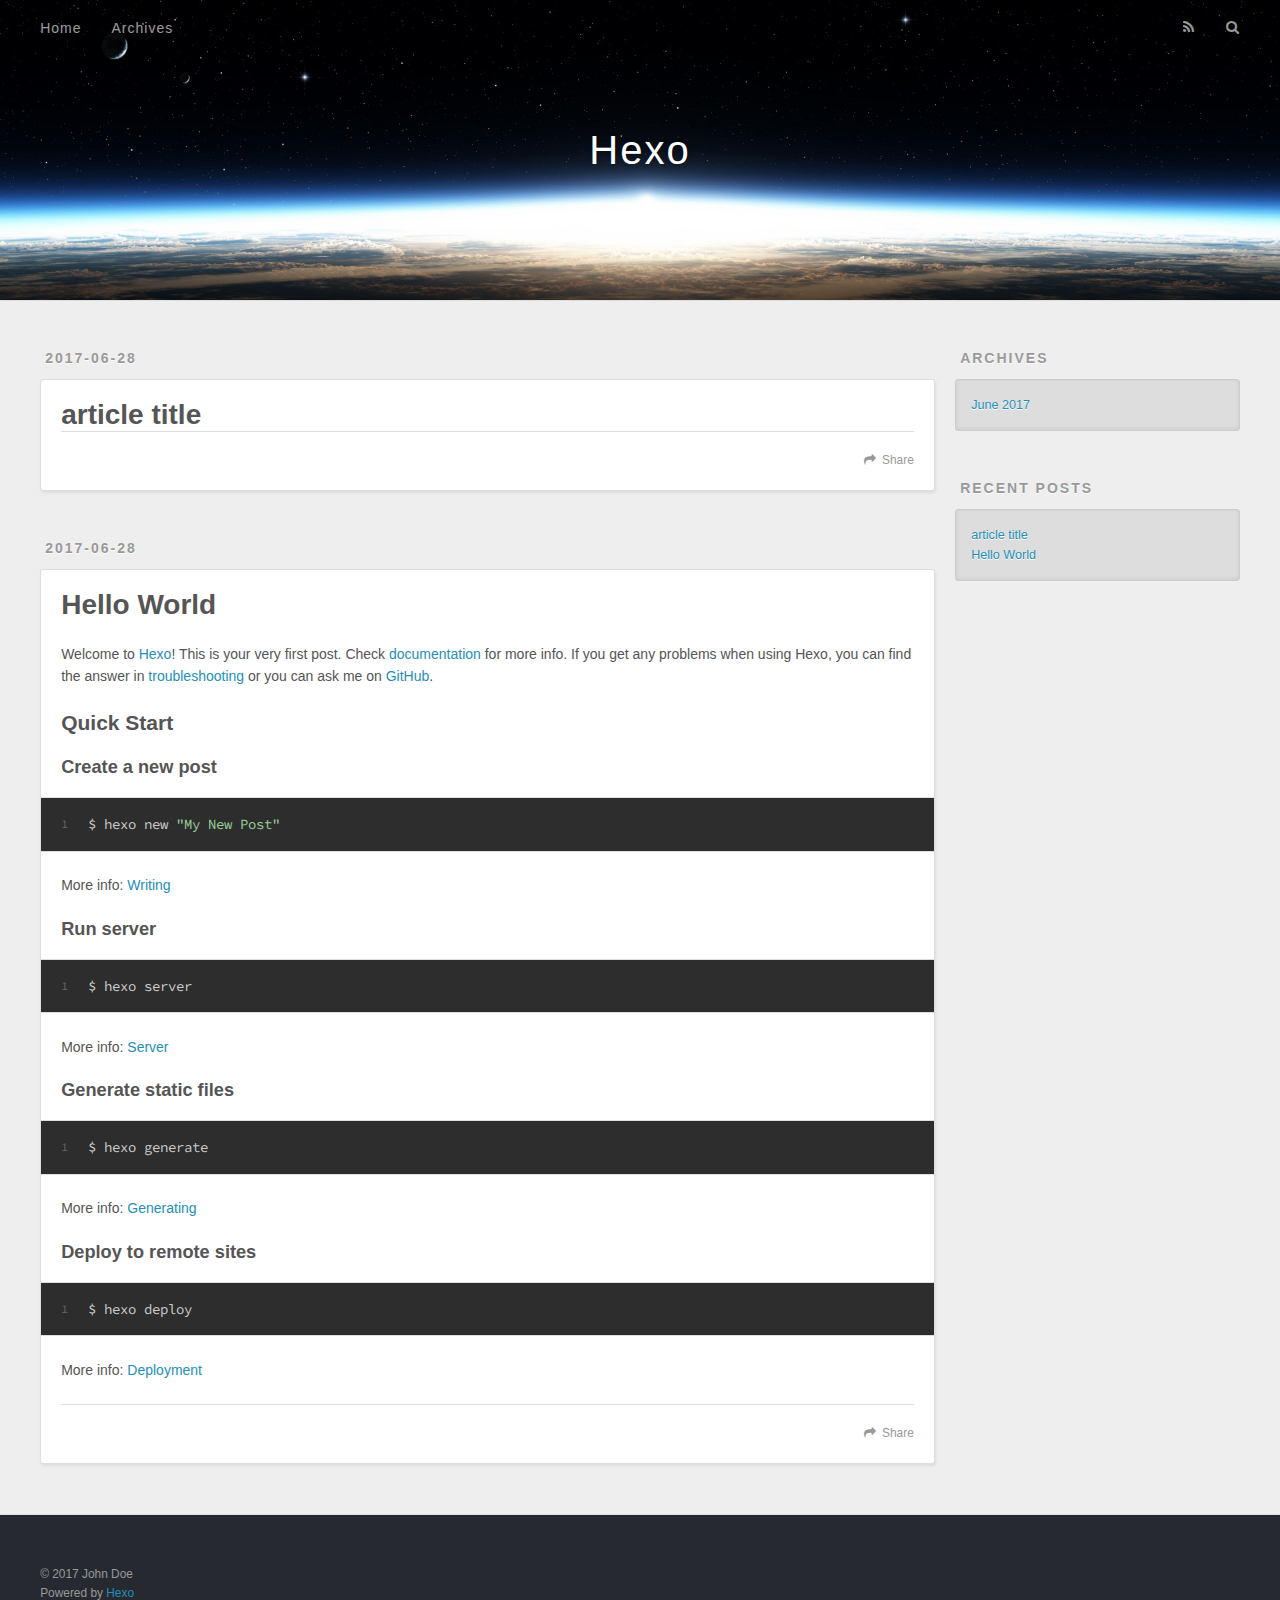
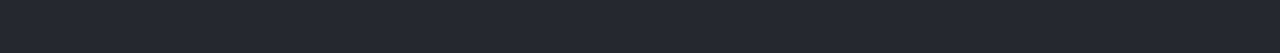
==== index.html @ b4d3c9e3 "Site updated: 2017-06-28 16:33:59" ====
<!DOCTYPE html>
<html>
<head>
  <meta charset="utf-8">
  
  <title>Hexo</title>
  <meta name="viewport" content="width=device-width, initial-scale=1, maximum-scale=1">
  <meta property="og:type" content="website">
<meta property="og:title" content="Hexo">
<meta property="og:url" content="http://yoursite.com/index.html">
<meta property="og:site_name" content="Hexo">
<meta name="twitter:card" content="summary">
<meta name="twitter:title" content="Hexo">
  
    <link rel="alternate" href="/atom.xml" title="Hexo" type="application/atom+xml">
  
  
    <link rel="icon" href="/favicon.png">
  
  
    <link href="//fonts.googleapis.com/css?family=Source+Code+Pro" rel="stylesheet" type="text/css">
  
  <link rel="stylesheet" href="/css/style.css">
  

</head>

<body>
  <div id="container">
    <div id="wrap">
      <header id="header">
  <div id="banner"></div>
  <div id="header-outer" class="outer">
    <div id="header-title" class="inner">
      <h1 id="logo-wrap">
        <a href="/" id="logo">Hexo</a>
      </h1>
      
    </div>
    <div id="header-inner" class="inner">
      <nav id="main-nav">
        <a id="main-nav-toggle" class="nav-icon"></a>
        
          <a class="main-nav-link" href="/">Home</a>
        
          <a class="main-nav-link" href="/archives">Archives</a>
        
      </nav>
      <nav id="sub-nav">
        
          <a id="nav-rss-link" class="nav-icon" href="/atom.xml" title="RSS Feed"></a>
        
        <a id="nav-search-btn" class="nav-icon" title="Search"></a>
      </nav>
      <div id="search-form-wrap">
        <form action="//google.com/search" method="get" accept-charset="UTF-8" class="search-form"><input type="search" name="q" class="search-form-input" placeholder="Search"><button type="submit" class="search-form-submit">&#xF002;</button><input type="hidden" name="sitesearch" value="http://yoursite.com"></form>
      </div>
    </div>
  </div>
</header>
      <div class="outer">
        <section id="main">
  
    <article id="post-article-title" class="article article-type-post" itemscope itemprop="blogPost">
  <div class="article-meta">
    <a href="/2017/06/28/article-title/" class="article-date">
  <time datetime="2017-06-28T07:46:28.000Z" itemprop="datePublished">2017-06-28</time>
</a>
    
  </div>
  <div class="article-inner">
    
    
      <header class="article-header">
        
  
    <h1 itemprop="name">
      <a class="article-title" href="/2017/06/28/article-title/">article title</a>
    </h1>
  

      </header>
    
    <div class="article-entry" itemprop="articleBody">
      
        
      
    </div>
    <footer class="article-footer">
      <a data-url="http://yoursite.com/2017/06/28/article-title/" data-id="cj4gqma0i0000c0vg5yb54t0h" class="article-share-link">Share</a>
      
      
    </footer>
  </div>
  
</article>


  
    <article id="post-hello-world" class="article article-type-post" itemscope itemprop="blogPost">
  <div class="article-meta">
    <a href="/2017/06/28/hello-world/" class="article-date">
  <time datetime="2017-06-28T07:11:38.757Z" itemprop="datePublished">2017-06-28</time>
</a>
    
  </div>
  <div class="article-inner">
    
    
      <header class="article-header">
        
  
    <h1 itemprop="name">
      <a class="article-title" href="/2017/06/28/hello-world/">Hello World</a>
    </h1>
  

      </header>
    
    <div class="article-entry" itemprop="articleBody">
      
        <p>Welcome to <a href="https://hexo.io/" target="_blank" rel="external">Hexo</a>! This is your very first post. Check <a href="https://hexo.io/docs/" target="_blank" rel="external">documentation</a> for more info. If you get any problems when using Hexo, you can find the answer in <a href="https://hexo.io/docs/troubleshooting.html" target="_blank" rel="external">troubleshooting</a> or you can ask me on <a href="https://github.com/hexojs/hexo/issues" target="_blank" rel="external">GitHub</a>.</p>
<h2 id="Quick-Start"><a href="#Quick-Start" class="headerlink" title="Quick Start"></a>Quick Start</h2><h3 id="Create-a-new-post"><a href="#Create-a-new-post" class="headerlink" title="Create a new post"></a>Create a new post</h3><figure class="highlight bash"><table><tr><td class="gutter"><pre><div class="line">1</div></pre></td><td class="code"><pre><div class="line">$ hexo new <span class="string">"My New Post"</span></div></pre></td></tr></table></figure>
<p>More info: <a href="https://hexo.io/docs/writing.html" target="_blank" rel="external">Writing</a></p>
<h3 id="Run-server"><a href="#Run-server" class="headerlink" title="Run server"></a>Run server</h3><figure class="highlight bash"><table><tr><td class="gutter"><pre><div class="line">1</div></pre></td><td class="code"><pre><div class="line">$ hexo server</div></pre></td></tr></table></figure>
<p>More info: <a href="https://hexo.io/docs/server.html" target="_blank" rel="external">Server</a></p>
<h3 id="Generate-static-files"><a href="#Generate-static-files" class="headerlink" title="Generate static files"></a>Generate static files</h3><figure class="highlight bash"><table><tr><td class="gutter"><pre><div class="line">1</div></pre></td><td class="code"><pre><div class="line">$ hexo generate</div></pre></td></tr></table></figure>
<p>More info: <a href="https://hexo.io/docs/generating.html" target="_blank" rel="external">Generating</a></p>
<h3 id="Deploy-to-remote-sites"><a href="#Deploy-to-remote-sites" class="headerlink" title="Deploy to remote sites"></a>Deploy to remote sites</h3><figure class="highlight bash"><table><tr><td class="gutter"><pre><div class="line">1</div></pre></td><td class="code"><pre><div class="line">$ hexo deploy</div></pre></td></tr></table></figure>
<p>More info: <a href="https://hexo.io/docs/deployment.html" target="_blank" rel="external">Deployment</a></p>

      
    </div>
    <footer class="article-footer">
      <a data-url="http://yoursite.com/2017/06/28/hello-world/" data-id="cj4gqma0q0001c0vgfwhienzj" class="article-share-link">Share</a>
      
      
    </footer>
  </div>
  
</article>


  

</section>
        
          <aside id="sidebar">
  
    

  
    

  
    
  
    
  <div class="widget-wrap">
    <h3 class="widget-title">Archives</h3>
    <div class="widget">
      <ul class="archive-list"><li class="archive-list-item"><a class="archive-list-link" href="/archives/2017/06/">June 2017</a></li></ul>
    </div>
  </div>


  
    
  <div class="widget-wrap">
    <h3 class="widget-title">Recent Posts</h3>
    <div class="widget">
      <ul>
        
          <li>
            <a href="/2017/06/28/article-title/">article title</a>
          </li>
        
          <li>
            <a href="/2017/06/28/hello-world/">Hello World</a>
          </li>
        
      </ul>
    </div>
  </div>

  
</aside>
        
      </div>
      <footer id="footer">
  
  <div class="outer">
    <div id="footer-info" class="inner">
      &copy; 2017 John Doe<br>
      Powered by <a href="http://hexo.io/" target="_blank">Hexo</a>
    </div>
  </div>
</footer>
    </div>
    <nav id="mobile-nav">
  
    <a href="/" class="mobile-nav-link">Home</a>
  
    <a href="/archives" class="mobile-nav-link">Archives</a>
  
</nav>
    

<script src="//ajax.googleapis.com/ajax/libs/jquery/2.0.3/jquery.min.js"></script>


  <link rel="stylesheet" href="/fancybox/jquery.fancybox.css">
  <script src="/fancybox/jquery.fancybox.pack.js"></script>


<script src="/js/script.js"></script>

  </div>
</body>
</html>
---- css/style.css ----
body {
  width: 100%;
}
body:before,
body:after {
  content: "";
  display: table;
}
body:after {
  clear: both;
}
html,
body,
div,
span,
applet,
object,
iframe,
h1,
h2,
h3,
h4,
h5,
h6,
p,
blockquote,
pre,
a,
abbr,
acronym,
address,
big,
cite,
code,
del,
dfn,
em,
img,
ins,
kbd,
q,
s,
samp,
small,
strike,
strong,
sub,
sup,
tt,
var,
dl,
dt,
dd,
ol,
ul,
li,
fieldset,
form,
label,
legend,
table,
caption,
tbody,
tfoot,
thead,
tr,
th,
td {
  margin: 0;
  padding: 0;
  border: 0;
  outline: 0;
  font-weight: inherit;
  font-style: inherit;
  font-family: inherit;
  font-size: 100%;
  vertical-align: baseline;
}
body {
  line-height: 1;
  color: #000;
  background: #fff;
}
ol,
ul {
  list-style: none;
}
table {
  border-collapse: separate;
  border-spacing: 0;
  vertical-align: middle;
}
caption,
th,
td {
  text-align: left;
  font-weight: normal;
  vertical-align: middle;
}
a img {
  border: none;
}
input,
button {
  margin: 0;
  padding: 0;
}
input::-moz-focus-inner,
button::-moz-focus-inner {
  border: 0;
  padding: 0;
}
@font-face {
  font-family: FontAwesome;
  font-style: normal;
  font-weight: normal;
  src: url("fonts/fontawesome-webfont.eot?v=#4.0.3");
  src: url("fonts/fontawesome-webfont.eot?#iefix&v=#4.0.3") format("embedded-opentype"), url("fonts/fontawesome-webfont.woff?v=#4.0.3") format("woff"), url("fonts/fontawesome-webfont.ttf?v=#4.0.3") format("truetype"), url("fonts/fontawesome-webfont.svg#fontawesomeregular?v=#4.0.3") format("svg");
}
html,
body,
#container {
  height: 100%;
}
body {
  background: #eee;
  font: 14px "Helvetica Neue", Helvetica, Arial, sans-serif;
  -webkit-text-size-adjust: 100%;
}
.outer {
  max-width: 1220px;
  margin: 0 auto;
  padding: 0 20px;
}
.outer:before,
.outer:after {
  content: "";
  display: table;
}
.outer:after {
  clear: both;
}
.inner {
  display: inline;
  float: left;
  width: 98.33333333333333%;
  margin: 0 0.833333333333333%;
}
.left,
.alignleft {
  float: left;
}
.right,
.alignright {
  float: right;
}
.clear {
  clear: both;
}
#container {
  position: relative;
}
.mobile-nav-on {
  overflow: hidden;
}
#wrap {
  height: 100%;
  width: 100%;
  position: absolute;
  top: 0;
  left: 0;
  -webkit-transition: 0.2s ease-out;
  -moz-transition: 0.2s ease-out;
  -ms-transition: 0.2s ease-out;
  transition: 0.2s ease-out;
  z-index: 1;
  background: #eee;
}
.mobile-nav-on #wrap {
  left: 280px;
}
@media screen and (min-width: 768px) {
  #main {
    display: inline;
    float: left;
    width: 73.33333333333333%;
    margin: 0 0.833333333333333%;
  }
}
.article-date,
.article-category-link,
.archive-year,
.widget-title {
  text-decoration: none;
  text-transform: uppercase;
  letter-spacing: 2px;
  color: #999;
  margin-bottom: 1em;
  margin-left: 5px;
  line-height: 1em;
  text-shadow: 0 1px #fff;
  font-weight: bold;
}
.article-inner,
.archive-article-inner {
  background: #fff;
  -webkit-box-shadow: 1px 2px 3px #ddd;
  box-shadow: 1px 2px 3px #ddd;
  border: 1px solid #ddd;
  border-radius: 3px;
}
.article-entry h1,
.widget h1 {
  font-size: 2em;
}
.article-entry h2,
.widget h2 {
  font-size: 1.5em;
}
.article-entry h3,
.widget h3 {
  font-size: 1.3em;
}
.article-entry h4,
.widget h4 {
  font-size: 1.2em;
}
.article-entry h5,
.widget h5 {
  font-size: 1em;
}
.article-entry h6,
.widget h6 {
  font-size: 1em;
  color: #999;
}
.article-entry hr,
.widget hr {
  border: 1px dashed #ddd;
}
.article-entry strong,
.widget strong {
  font-weight: bold;
}
.article-entry em,
.widget em,
.article-entry cite,
.widget cite {
  font-style: italic;
}
.article-entry sup,
.widget sup,
.article-entry sub,
.widget sub {
  font-size: 0.75em;
  line-height: 0;
  position: relative;
  vertical-align: baseline;
}
.article-entry sup,
.widget sup {
  top: -0.5em;
}
.article-entry sub,
.widget sub {
  bottom: -0.2em;
}
.article-entry small,
.widget small {
  font-size: 0.85em;
}
.article-entry acronym,
.widget acronym,
.article-entry abbr,
.widget abbr {
  border-bottom: 1px dotted;
}
.article-entry ul,
.widget ul,
.article-entry ol,
.widget ol,
.article-entry dl,
.widget dl {
  margin: 0 20px;
  line-height: 1.6em;
}
.article-entry ul ul,
.widget ul ul,
.article-entry ol ul,
.widget ol ul,
.article-entry ul ol,
.widget ul ol,
.article-entry ol ol,
.widget ol ol {
  margin-top: 0;
  margin-bottom: 0;
}
.article-entry ul,
.widget ul {
  list-style: disc;
}
.article-entry ol,
.widget ol {
  list-style: decimal;
}
.article-entry dt,
.widget dt {
  font-weight: bold;
}
#header {
  height: 300px;
  position: relative;
  border-bottom: 1px solid #ddd;
}
#header:before,
#header:after {
  content: "";
  position: absolute;
  left: 0;
  right: 0;
  height: 40px;
}
#header:before {
  top: 0;
  background: -webkit-linear-gradient(rgba(0,0,0,0.2), transparent);
  background: -moz-linear-gradient(rgba(0,0,0,0.2), transparent);
  background: -ms-linear-gradient(rgba(0,0,0,0.2), transparent);
  background: linear-gradient(rgba(0,0,0,0.2), transparent);
}
#header:after {
  bottom: 0;
  background: -webkit-linear-gradient(transparent, rgba(0,0,0,0.2));
  background: -moz-linear-gradient(transparent, rgba(0,0,0,0.2));
  background: -ms-linear-gradient(transparent, rgba(0,0,0,0.2));
  background: linear-gradient(transparent, rgba(0,0,0,0.2));
}
#header-outer {
  height: 100%;
  position: relative;
}
#header-inner {
  position: relative;
  overflow: hidden;
}
#banner {
  position: absolute;
  top: 0;
  left: 0;
  width: 100%;
  height: 100%;
  background: url("images/banner.jpg") center #000;
  -webkit-background-size: cover;
  -moz-background-size: cover;
  background-size: cover;
  z-index: -1;
}
#header-title {
  text-align: center;
  height: 40px;
  position: absolute;
  top: 50%;
  left: 0;
  margin-top: -20px;
}
#logo,
#subtitle {
  text-decoration: none;
  color: #fff;
  font-weight: 300;
  text-shadow: 0 1px 4px rgba(0,0,0,0.3);
}
#logo {
  font-size: 40px;
  line-height: 40px;
  letter-spacing: 2px;
}
#subtitle {
  font-size: 16px;
  line-height: 16px;
  letter-spacing: 1px;
}
#subtitle-wrap {
  margin-top: 16px;
}
#main-nav {
  float: left;
  margin-left: -15px;
}
.nav-icon,
.main-nav-link {
  float: left;
  color: #fff;
  opacity: 0.6;
  text-decoration: none;
  text-shadow: 0 1px rgba(0,0,0,0.2);
  -webkit-transition: opacity 0.2s;
  -moz-transition: opacity 0.2s;
  -ms-transition: opacity 0.2s;
  transition: opacity 0.2s;
  display: block;
  padding: 20px 15px;
}
.nav-icon:hover,
.main-nav-link:hover {
  opacity: 1;
}
.nav-icon {
  font-family: FontAwesome;
  text-align: center;
  font-size: 14px;
  width: 14px;
  height: 14px;
  padding: 20px 15px;
  position: relative;
  cursor: pointer;
}
.main-nav-link {
  font-weight: 300;
  letter-spacing: 1px;
}
@media screen and (max-width: 479px) {
  .main-nav-link {
    display: none;
  }
}
#main-nav-toggle {
  display: none;
}
#main-nav-toggle:before {
  content: "\f0c9";
}
@media screen and (max-width: 479px) {
  #main-nav-toggle {
    display: block;
  }
}
#sub-nav {
  float: right;
  margin-right: -15px;
}
#nav-rss-link:before {
  content: "\f09e";
}
#nav-search-btn:before {
  content: "\f002";
}
#search-form-wrap {
  position: absolute;
  top: 15px;
  width: 150px;
  height: 30px;
  right: -150px;
  opacity: 0;
  -webkit-transition: 0.2s ease-out;
  -moz-transition: 0.2s ease-out;
  -ms-transition: 0.2s ease-out;
  transition: 0.2s ease-out;
}
#search-form-wrap.on {
  opacity: 1;
  right: 0;
}
@media screen and (max-width: 479px) {
  #search-form-wrap {
    width: 100%;
    right: -100%;
  }
}
.search-form {
  position: absolute;
  top: 0;
  left: 0;
  right: 0;
  background: #fff;
  padding: 5px 15px;
  border-radius: 15px;
  -webkit-box-shadow: 0 0 10px rgba(0,0,0,0.3);
  box-shadow: 0 0 10px rgba(0,0,0,0.3);
}
.search-form-input {
  border: none;
  background: none;
  color: #555;
  width: 100%;
  font: 13px "Helvetica Neue", Helvetica, Arial, sans-serif;
  outline: none;
}
.search-form-input::-webkit-search-results-decoration,
.search-form-input::-webkit-search-cancel-button {
  -webkit-appearance: none;
}
.search-form-submit {
  position: absolute;
  top: 50%;
  right: 10px;
  margin-top: -7px;
  font: 13px FontAwesome;
  border: none;
  background: none;
  color: #bbb;
  cursor: pointer;
}
.search-form-submit:hover,
.search-form-submit:focus {
  color: #777;
}
.article {
  margin: 50px 0;
}
.article-inner {
  overflow: hidden;
}
.article-meta:before,
.article-meta:after {
  content: "";
  display: table;
}
.article-meta:after {
  clear: both;
}
.article-date {
  float: left;
}
.article-category {
  float: left;
  line-height: 1em;
  color: #ccc;
  text-shadow: 0 1px #fff;
  margin-left: 8px;
}
.article-category:before {
  content: "\2022";
}
.article-category-link {
  margin: 0 12px 1em;
}
.article-header {
  padding: 20px 20px 0;
}
.article-title {
  text-decoration: none;
  font-size: 2em;
  font-weight: bold;
  color: #555;
  line-height: 1.1em;
  -webkit-transition: color 0.2s;
  -moz-transition: color 0.2s;
  -ms-transition: color 0.2s;
  transition: color 0.2s;
}
a.article-title:hover {
  color: #258fb8;
}
.article-entry {
  color: #555;
  padding: 0 20px;
}
.article-entry:before,
.article-entry:after {
  content: "";
  display: table;
}
.article-entry:after {
  clear: both;
}
.article-entry p,
.article-entry table {
  line-height: 1.6em;
  margin: 1.6em 0;
}
.article-entry h1,
.article-entry h2,
.article-entry h3,
.article-entry h4,
.article-entry h5,
.article-entry h6 {
  font-weight: bold;
}
.article-entry h1,
.article-entry h2,
.article-entry h3,
.article-entry h4,
.article-entry h5,
.article-entry h6 {
  line-height: 1.1em;
  margin: 1.1em 0;
}
.article-entry a {
  color: #258fb8;
  text-decoration: none;
}
.article-entry a:hover {
  text-decoration: underline;
}
.article-entry ul,
.article-entry ol,
.article-entry dl {
  margin-top: 1.6em;
  margin-bottom: 1.6em;
}
.article-entry img,
.article-entry video {
  max-width: 100%;
  height: auto;
  display: block;
  margin: auto;
}
.article-entry iframe {
  border: none;
}
.article-entry table {
  width: 100%;
  border-collapse: collapse;
  border-spacing: 0;
}
.article-entry th {
  font-weight: bold;
  border-bottom: 3px solid #ddd;
  padding-bottom: 0.5em;
}
.article-entry td {
  border-bottom: 1px solid #ddd;
  padding: 10px 0;
}
.article-entry blockquote {
  font-family: Georgia, "Times New Roman", serif;
  font-size: 1.4em;
  margin: 1.6em 20px;
  text-align: center;
}
.article-entry blockquote footer {
  font-size: 14px;
  margin: 1.6em 0;
  font-family: "Helvetica Neue", Helvetica, Arial, sans-serif;
}
.article-entry blockquote footer cite:before {
  content: "—";
  padding: 0 0.5em;
}
.article-entry .pullquote {
  text-align: left;
  width: 45%;
  margin: 0;
}
.article-entry .pullquote.left {
  margin-left: 0.5em;
  margin-right: 1em;
}
.article-entry .pullquote.right {
  margin-right: 0.5em;
  margin-left: 1em;
}
.article-entry .caption {
  color: #999;
  display: block;
  font-size: 0.9em;
  margin-top: 0.5em;
  position: relative;
  text-align: center;
}
.article-entry .video-container {
  position: relative;
  padding-top: 56.25%;
  height: 0;
  overflow: hidden;
}
.article-entry .video-container iframe,
.article-entry .video-container object,
.article-entry .video-container embed {
  position: absolute;
  top: 0;
  left: 0;
  width: 100%;
  height: 100%;
  margin-top: 0;
}
.article-more-link a {
  display: inline-block;
  line-height: 1em;
  padding: 6px 15px;
  border-radius: 15px;
  background: #eee;
  color: #999;
  text-shadow: 0 1px #fff;
  text-decoration: none;
}
.article-more-link a:hover {
  background: #258fb8;
  color: #fff;
  text-decoration: none;
  text-shadow: 0 1px #1e7293;
}
.article-footer {
  font-size: 0.85em;
  line-height: 1.6em;
  border-top: 1px solid #ddd;
  padding-top: 1.6em;
  margin: 0 20px 20px;
}
.article-footer:before,
.article-footer:after {
  content: "";
  display: table;
}
.article-footer:after {
  clear: both;
}
.article-footer a {
  color: #999;
  text-decoration: none;
}
.article-footer a:hover {
  color: #555;
}
.article-tag-list-item {
  float: left;
  margin-right: 10px;
}
.article-tag-list-link:before {
  content: "#";
}
.article-comment-link {
  float: right;
}
.article-comment-link:before {
  content: "\f075";
  font-family: FontAwesome;
  padding-right: 8px;
}
.article-share-link {
  cursor: pointer;
  float: right;
  margin-left: 20px;
}
.article-share-link:before {
  content: "\f064";
  font-family: FontAwesome;
  padding-right: 6px;
}
#article-nav {
  position: relative;
}
#article-nav:before,
#article-nav:after {
  content: "";
  display: table;
}
#article-nav:after {
  clear: both;
}
@media screen and (min-width: 768px) {
  #article-nav {
    margin: 50px 0;
  }
  #article-nav:before {
    width: 8px;
    height: 8px;
    position: absolute;
    top: 50%;
    left: 50%;
    margin-top: -4px;
    margin-left: -4px;
    content: "";
    border-radius: 50%;
    background: #ddd;
    -webkit-box-shadow: 0 1px 2px #fff;
    box-shadow: 0 1px 2px #fff;
  }
}
.article-nav-link-wrap {
  text-decoration: none;
  text-shadow: 0 1px #fff;
  color: #999;
  -webkit-box-sizing: border-box;
  -moz-box-sizing: border-box;
  box-sizing: border-box;
  margin-top: 50px;
  text-align: center;
  display: block;
}
.article-nav-link-wrap:hover {
  color: #555;
}
@media screen and (min-width: 768px) {
  .article-nav-link-wrap {
    width: 50%;
    margin-top: 0;
  }
}
@media screen and (min-width: 768px) {
  #article-nav-newer {
    float: left;
    text-align: right;
    padding-right: 20px;
  }
}
@media screen and (min-width: 768px) {
  #article-nav-older {
    float: right;
    text-align: left;
    padding-left: 20px;
  }
}
.article-nav-caption {
  text-transform: uppercase;
  letter-spacing: 2px;
  color: #ddd;
  line-height: 1em;
  font-weight: bold;
}
#article-nav-newer .article-nav-caption {
  margin-right: -2px;
}
.article-nav-title {
  font-size: 0.85em;
  line-height: 1.6em;
  margin-top: 0.5em;
}
.article-share-box {
  position: absolute;
  display: none;
  background: #fff;
  -webkit-box-shadow: 1px 2px 10px rgba(0,0,0,0.2);
  box-shadow: 1px 2px 10px rgba(0,0,0,0.2);
  border-radius: 3px;
  margin-left: -145px;
  overflow: hidden;
  z-index: 1;
}
.article-share-box.on {
  display: block;
}
.article-share-input {
  width: 100%;
  background: none;
  -webkit-box-sizing: border-box;
  -moz-box-sizing: border-box;
  box-sizing: border-box;
  font: 14px "Helvetica Neue", Helvetica, Arial, sans-serif;
  padding: 0 15px;
  color: #555;
  outline: none;
  border: 1px solid #ddd;
  border-radius: 3px 3px 0 0;
  height: 36px;
  line-height: 36px;
}
.article-share-links {
  background: #eee;
}
.article-share-links:before,
.article-share-links:after {
  content: "";
  display: table;
}
.article-share-links:after {
  clear: both;
}
.article-share-twitter,
.article-share-facebook,
.article-share-pinterest,
.article-share-google {
  width: 50px;
  height: 36px;
  display: block;
  float: left;
  position: relative;
  color: #999;
  text-shadow: 0 1px #fff;
}
.article-share-twitter:before,
.article-share-facebook:before,
.article-share-pinterest:before,
.article-share-google:before {
  font-size: 20px;
  font-family: FontAwesome;
  width: 20px;
  height: 20px;
  position: absolute;
  top: 50%;
  left: 50%;
  margin-top: -10px;
  margin-left: -10px;
  text-align: center;
}
.article-share-twitter:hover,
.article-share-facebook:hover,
.article-share-pinterest:hover,
.article-share-google:hover {
  color: #fff;
}
.article-share-twitter:before {
  content: "\f099";
}
.article-share-twitter:hover {
  background: #00aced;
  text-shadow: 0 1px #008abe;
}
.article-share-facebook:before {
  content: "\f09a";
}
.article-share-facebook:hover {
  background: #3b5998;
  text-shadow: 0 1px #2f477a;
}
.article-share-pinterest:before {
  content: "\f0d2";
}
.article-share-pinterest:hover {
  background: #cb2027;
  text-shadow: 0 1px #a21a1f;
}
.article-share-google:before {
  content: "\f0d5";
}
.article-share-google:hover {
  background: #dd4b39;
  text-shadow: 0 1px #be3221;
}
.article-gallery {
  background: #000;
  position: relative;
}
.article-gallery-photos {
  position: relative;
  overflow: hidden;
}
.article-gallery-img {
  display: none;
  max-width: 100%;
}
.article-gallery-img:first-child {
  display: block;
}
.article-gallery-img.loaded {
  position: absolute;
  display: block;
}
.article-gallery-img img {
  display: block;
  max-width: 100%;
  margin: 0 auto;
}
#comments {
  background: #fff;
  -webkit-box-shadow: 1px 2px 3px #ddd;
  box-shadow: 1px 2px 3px #ddd;
  padding: 20px;
  border: 1px solid #ddd;
  border-radius: 3px;
  margin: 50px 0;
}
#comments a {
  color: #258fb8;
}
.archives-wrap {
  margin: 50px 0;
}
.archives:before,
.archives:after {
  content: "";
  display: table;
}
.archives:after {
  clear: both;
}
.archive-year-wrap {
  margin-bottom: 1em;
}
.archives {
  -webkit-column-gap: 10px;
  -moz-column-gap: 10px;
  column-gap: 10px;
}
@media screen and (min-width: 480px) and (max-width: 767px) {
  .archives {
    -webkit-column-count: 2;
    -moz-column-count: 2;
    column-count: 2;
  }
}
@media screen and (min-width: 768px) {
  .archives {
    -webkit-column-count: 3;
    -moz-column-count: 3;
    column-count: 3;
  }
}
.archive-article {
  -webkit-column-break-inside: avoid;
  page-break-inside: avoid;
  overflow: hidden;
  break-inside: avoid-column;
}
.archive-article-inner {
  padding: 10px;
  margin-bottom: 15px;
}
.archive-article-title {
  text-decoration: none;
  font-weight: bold;
  color: #555;
  -webkit-transition: color 0.2s;
  -moz-transition: color 0.2s;
  -ms-transition: color 0.2s;
  transition: color 0.2s;
  line-height: 1.6em;
}
.archive-article-title:hover {
  color: #258fb8;
}
.archive-article-footer {
  margin-top: 1em;
}
.archive-article-date {
  color: #999;
  text-decoration: none;
  font-size: 0.85em;
  line-height: 1em;
  margin-bottom: 0.5em;
  display: block;
}
#page-nav {
  margin: 50px auto;
  background: #fff;
  -webkit-box-shadow: 1px 2px 3px #ddd;
  box-shadow: 1px 2px 3px #ddd;
  border: 1px solid #ddd;
  border-radius: 3px;
  text-align: center;
  color: #999;
  overflow: hidden;
}
#page-nav:before,
#page-nav:after {
  content: "";
  display: table;
}
#page-nav:after {
  clear: both;
}
#page-nav a,
#page-nav span {
  padding: 10px 20px;
  line-height: 1;
  height: 2ex;
}
#page-nav a {
  color: #999;
  text-decoration: none;
}
#page-nav a:hover {
  background: #999;
  color: #fff;
}
#page-nav .prev {
  float: left;
}
#page-nav .next {
  float: right;
}
#page-nav .page-number {
  display: inline-block;
}
@media screen and (max-width: 479px) {
  #page-nav .page-number {
    display: none;
  }
}
#page-nav .current {
  color: #555;
  font-weight: bold;
}
#page-nav .space {
  color: #ddd;
}
#footer {
  background: #262a30;
  padding: 50px 0;
  border-top: 1px solid #ddd;
  color: #999;
}
#footer a {
  color: #258fb8;
  text-decoration: none;
}
#footer a:hover {
  text-decoration: underline;
}
#footer-info {
  line-height: 1.6em;
  font-size: 0.85em;
}
.article-entry pre,
.article-entry .highlight {
  background: #2d2d2d;
  margin: 0 -20px;
  padding: 15px 20px;
  border-style: solid;
  border-color: #ddd;
  border-width: 1px 0;
  overflow: auto;
  color: #ccc;
  line-height: 22.400000000000002px;
}
.article-entry .highlight .gutter pre,
.article-entry .gist .gist-file .gist-data .line-numbers {
  color: #666;
  font-size: 0.85em;
}
.article-entry pre,
.article-entry code {
  font-family: "Source Code Pro", Consolas, Monaco, Menlo, Consolas, monospace;
}
.article-entry code {
  background: #eee;
  text-shadow: 0 1px #fff;
  padding: 0 0.3em;
}
.article-entry pre code {
  background: none;
  text-shadow: none;
  padding: 0;
}
.article-entry .highlight pre {
  border: none;
  margin: 0;
  padding: 0;
}
.article-entry .highlight table {
  margin: 0;
  width: auto;
}
.article-entry .highlight td {
  border: none;
  padding: 0;
}
.article-entry .highlight figcaption {
  font-size: 0.85em;
  color: #999;
  line-height: 1em;
  margin-bottom: 1em;
}
.article-entry .highlight figcaption:before,
.article-entry .highlight figcaption:after {
  content: "";
  display: table;
}
.article-entry .highlight figcaption:after {
  clear: both;
}
.article-entry .highlight figcaption a {
  float: right;
}
.article-entry .highlight .gutter pre {
  text-align: right;
  padding-right: 20px;
}
.article-entry .highlight .line {
  height: 22.400000000000002px;
}
.article-entry .highlight .line.marked {
  background: #515151;
}
.article-entry .gist {
  margin: 0 -20px;
  border-style: solid;
  border-color: #ddd;
  border-width: 1px 0;
  background: #2d2d2d;
  padding: 15px 20px 15px 0;
}
.article-entry .gist .gist-file {
  border: none;
  font-family: "Source Code Pro", Consolas, Monaco, Menlo, Consolas, monospace;
  margin: 0;
}
.article-entry .gist .gist-file .gist-data {
  background: none;
  border: none;
}
.article-entry .gist .gist-file .gist-data .line-numbers {
  background: none;
  border: none;
  padding: 0 20px 0 0;
}
.article-entry .gist .gist-file .gist-data .line-data {
  padding: 0 !important;
}
.article-entry .gist .gist-file .highlight {
  margin: 0;
  padding: 0;
  border: none;
}
.article-entry .gist .gist-file .gist-meta {
  background: #2d2d2d;
  color: #999;
  font: 0.85em "Helvetica Neue", Helvetica, Arial, sans-serif;
  text-shadow: 0 0;
  padding: 0;
  margin-top: 1em;
  margin-left: 20px;
}
.article-entry .gist .gist-file .gist-meta a {
  color: #258fb8;
  font-weight: normal;
}
.article-entry .gist .gist-file .gist-meta a:hover {
  text-decoration: underline;
}
pre .comment,
pre .title {
  color: #999;
}
pre .variable,
pre .attribute,
pre .tag,
pre .regexp,
pre .ruby .constant,
pre .xml .tag .title,
pre .xml .pi,
pre .xml .doctype,
pre .html .doctype,
pre .css .id,
pre .css .class,
pre .css .pseudo {
  color: #f2777a;
}
pre .number,
pre .preprocessor,
pre .built_in,
pre .literal,
pre .params,
pre .constant {
  color: #f99157;
}
pre .class,
pre .ruby .class .title,
pre .css .rules .attribute {
  color: #9c9;
}
pre .string,
pre .value,
pre .inheritance,
pre .header,
pre .ruby .symbol,
pre .xml .cdata {
  color: #9c9;
}
pre .css .hexcolor {
  color: #6cc;
}
pre .function,
pre .python .decorator,
pre .python .title,
pre .ruby .function .title,
pre .ruby .title .keyword,
pre .perl .sub,
pre .javascript .title,
pre .coffeescript .title {
  color: #69c;
}
pre .keyword,
pre .javascript .function {
  color: #c9c;
}
@media screen and (max-width: 479px) {
  #mobile-nav {
    position: absolute;
    top: 0;
    left: 0;
    width: 280px;
    height: 100%;
    background: #191919;
    border-right: 1px solid #fff;
  }
}
@media screen and (max-width: 479px) {
  .mobile-nav-link {
    display: block;
    color: #999;
    text-decoration: none;
    padding: 15px 20px;
    font-weight: bold;
  }
  .mobile-nav-link:hover {
    color: #fff;
  }
}
@media screen and (min-width: 768px) {
  #sidebar {
    display: inline;
    float: left;
    width: 23.333333333333332%;
    margin: 0 0.833333333333333%;
  }
}
.widget-wrap {
  margin: 50px 0;
}
.widget {
  color: #777;
  text-shadow: 0 1px #fff;
  background: #ddd;
  -webkit-box-shadow: 0 -1px 4px #ccc inset;
  box-shadow: 0 -1px 4px #ccc inset;
  border: 1px solid #ccc;
  padding: 15px;
  border-radius: 3px;
}
.widget a {
  color: #258fb8;
  text-decoration: none;
}
.widget a:hover {
  text-decoration: underline;
}
.widget ul ul,
.widget ol ul,
.widget dl ul,
.widget ul ol,
.widget ol ol,
.widget dl ol,
.widget ul dl,
.widget ol dl,
.widget dl dl {
  margin-left: 15px;
  list-style: disc;
}
.widget {
  line-height: 1.6em;
  word-wrap: break-word;
  font-size: 0.9em;
}
.widget ul,
.widget ol {
  list-style: none;
  margin: 0;
}
.widget ul ul,
.widget ol ul,
.widget ul ol,
.widget ol ol {
  margin: 0 20px;
}
.widget ul ul,
.widget ol ul {
  list-style: disc;
}
.widget ul ol,
.widget ol ol {
  list-style: decimal;
}
.category-list-count,
.tag-list-count,
.archive-list-count {
  padding-left: 5px;
  color: #999;
  font-size: 0.85em;
}
.category-list-count:before,
.tag-list-count:before,
.archive-list-count:before {
  content: "(";
}
.category-list-count:after,
.tag-list-count:after,
.archive-list-count:after {
  content: ")";
}
.tagcloud a {
  margin-right: 5px;
  display: inline-block;
}
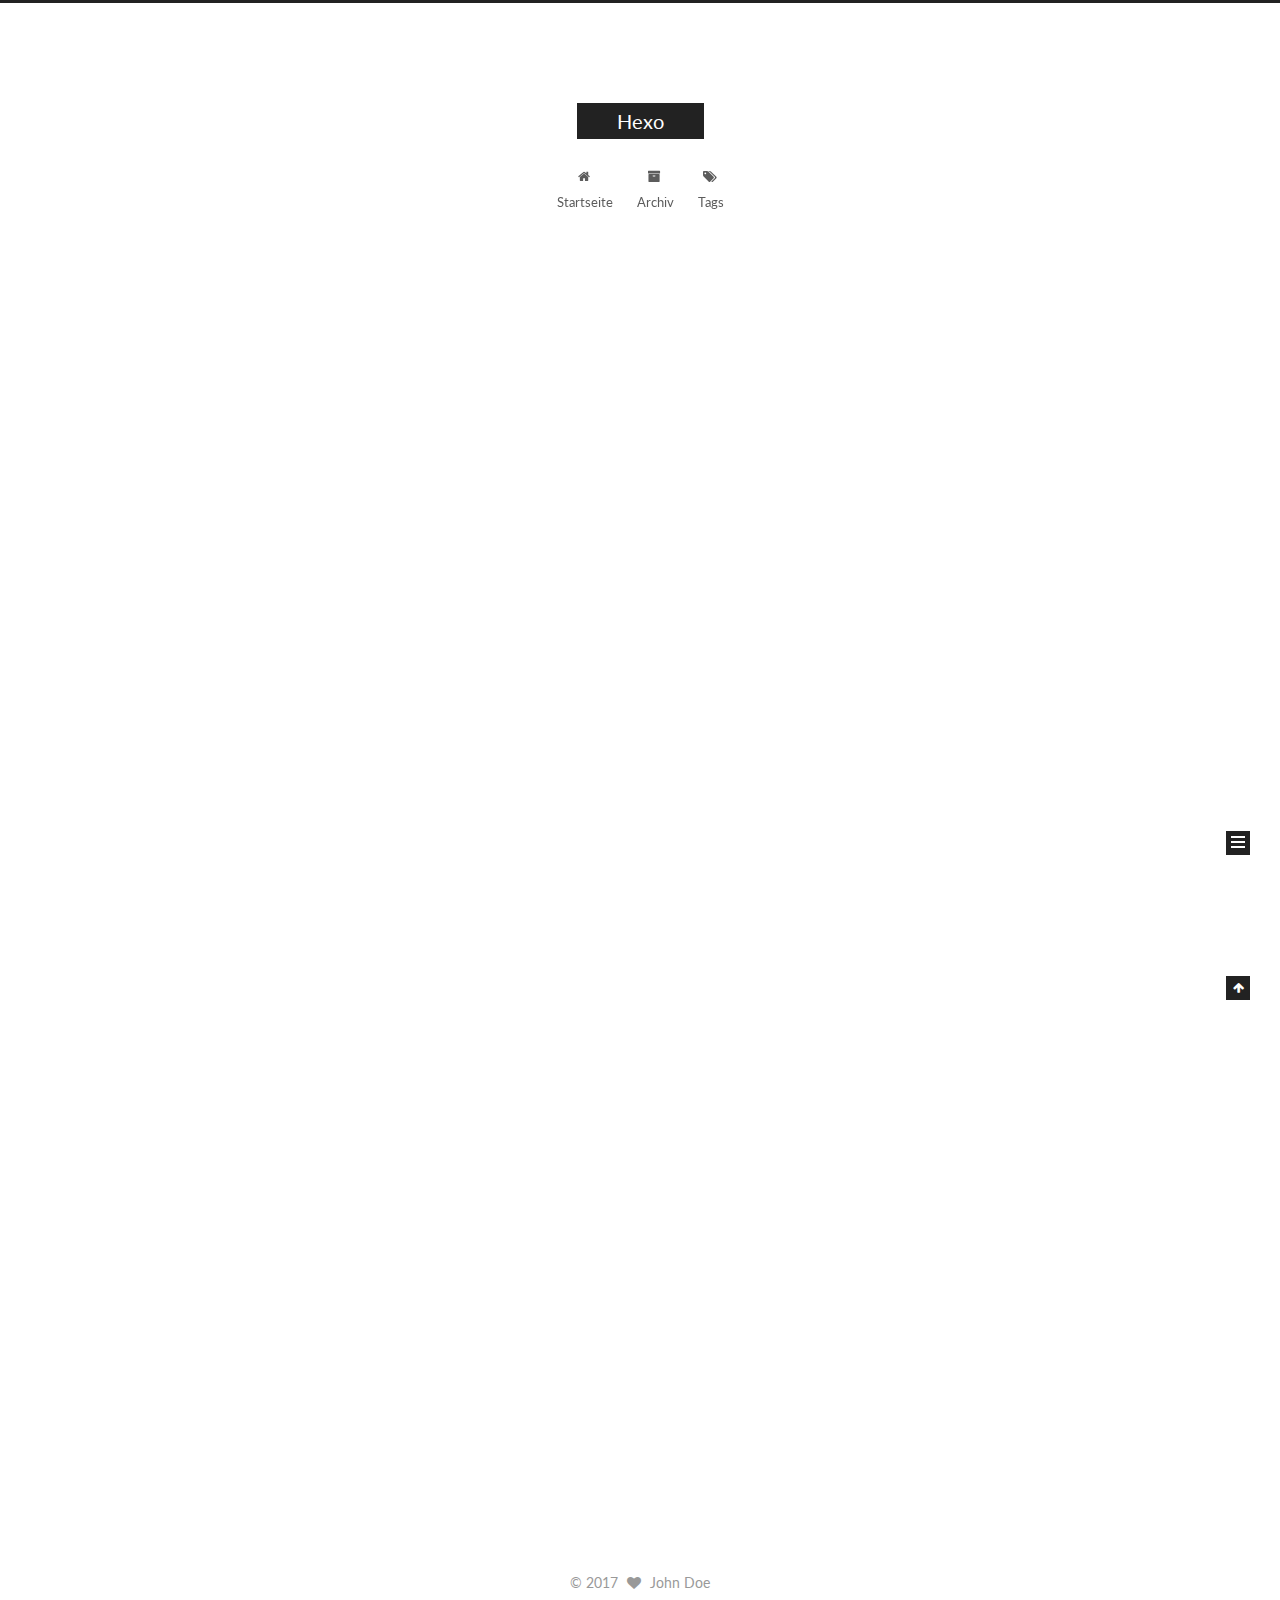
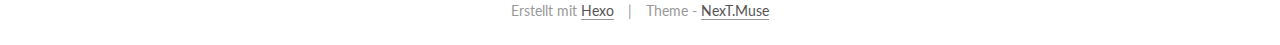
==== commit 167a9650: "Site updated: 2017-06-28 16:52:13" ====
--- a/index.html
+++ b/index.html
@@ -1,125 +1,438 @@
-<!DOCTYPE html>
-<html>
+<!doctype html>
+
+
+
+  
+
+
+<html class="theme-next muse use-motion" lang="">
 <head>
-  <meta charset="utf-8">
-  
-  <title>Hexo</title>
-  <meta name="viewport" content="width=device-width, initial-scale=1, maximum-scale=1">
-  <meta property="og:type" content="website">
+  <meta charset="UTF-8"/>
+<meta http-equiv="X-UA-Compatible" content="IE=edge" />
+<meta name="viewport" content="width=device-width, initial-scale=1, maximum-scale=1"/>
+
+
+
+
+
+
+
+
+
+<meta http-equiv="Cache-Control" content="no-transform" />
+<meta http-equiv="Cache-Control" content="no-siteapp" />
+
+
+
+
+
+
+
+
+
+
+
+
+
+
+
+  
+  
+  <link href="/lib/fancybox/source/jquery.fancybox.css?v=2.1.5" rel="stylesheet" type="text/css" />
+
+
+
+
+  
+  
+  
+  
+
+  
+    
+    
+  
+
+  
+
+  
+
+  
+
+  
+
+  
+    
+    
+    <link href="//fonts.googleapis.com/css?family=Lato:300,300italic,400,400italic,700,700italic&subset=latin,latin-ext" rel="stylesheet" type="text/css">
+  
+
+
+
+
+
+
+<link href="/lib/font-awesome/css/font-awesome.min.css?v=4.6.2" rel="stylesheet" type="text/css" />
+
+<link href="/css/main.css?v=5.1.1" rel="stylesheet" type="text/css" />
+
+
+  <meta name="keywords" content="Hexo, NexT" />
+
+
+
+
+
+
+
+
+  <link rel="shortcut icon" type="image/x-icon" href="/favicon.ico?v=5.1.1" />
+
+
+
+
+
+
+<meta property="og:type" content="website">
 <meta property="og:title" content="Hexo">
 <meta property="og:url" content="http://yoursite.com/index.html">
 <meta property="og:site_name" content="Hexo">
 <meta name="twitter:card" content="summary">
 <meta name="twitter:title" content="Hexo">
-  
-    <link rel="alternate" href="/atom.xml" title="Hexo" type="application/atom+xml">
-  
-  
-    <link rel="icon" href="/favicon.png">
-  
-  
-    <link href="//fonts.googleapis.com/css?family=Source+Code+Pro" rel="stylesheet" type="text/css">
-  
-  <link rel="stylesheet" href="/css/style.css">
-  
+
+
+
+<script type="text/javascript" id="hexo.configurations">
+  var NexT = window.NexT || {};
+  var CONFIG = {
+    root: '/',
+    scheme: 'Muse',
+    sidebar: {"position":"left","display":"post","offset":12,"offset_float":0,"b2t":false,"scrollpercent":false},
+    fancybox: true,
+    motion: true,
+    duoshuo: {
+      userId: '0',
+      author: 'Author'
+    },
+    algolia: {
+      applicationID: '',
+      apiKey: '',
+      indexName: '',
+      hits: {"per_page":10},
+      labels: {"input_placeholder":"Search for Posts","hits_empty":"We didn't find any results for the search: ${query}","hits_stats":"${hits} results found in ${time} ms"}
+    }
+  };
+</script>
+
+
+
+  <link rel="canonical" href="http://yoursite.com/"/>
+
+
+
+
+
+  <title>Hexo</title>
+  
+
+
+
+
+
+
+
+
+
+
+
+
+
 
 </head>
 
-<body>
-  <div id="container">
-    <div id="wrap">
-      <header id="header">
-  <div id="banner"></div>
-  <div id="header-outer" class="outer">
-    <div id="header-title" class="inner">
-      <h1 id="logo-wrap">
-        <a href="/" id="logo">Hexo</a>
-      </h1>
-      
-    </div>
-    <div id="header-inner" class="inner">
-      <nav id="main-nav">
-        <a id="main-nav-toggle" class="nav-icon"></a>
-        
-          <a class="main-nav-link" href="/">Home</a>
-        
-          <a class="main-nav-link" href="/archives">Archives</a>
-        
-      </nav>
-      <nav id="sub-nav">
-        
-          <a id="nav-rss-link" class="nav-icon" href="/atom.xml" title="RSS Feed"></a>
-        
-        <a id="nav-search-btn" class="nav-icon" title="Search"></a>
-      </nav>
-      <div id="search-form-wrap">
-        <form action="//google.com/search" method="get" accept-charset="UTF-8" class="search-form"><input type="search" name="q" class="search-form-input" placeholder="Search"><button type="submit" class="search-form-submit">&#xF002;</button><input type="hidden" name="sitesearch" value="http://yoursite.com"></form>
-      </div>
-    </div>
+<body itemscope itemtype="http://schema.org/WebPage" lang="">
+
+  
+  
+    
+  
+
+  <div class="container sidebar-position-left 
+   page-home 
+ ">
+    <div class="headband"></div>
+
+    <header id="header" class="header" itemscope itemtype="http://schema.org/WPHeader">
+      <div class="header-inner"><div class="site-brand-wrapper">
+  <div class="site-meta ">
+    
+
+    <div class="custom-logo-site-title">
+      <a href="/"  class="brand" rel="start">
+        <span class="logo-line-before"><i></i></span>
+        <span class="site-title">Hexo</span>
+        <span class="logo-line-after"><i></i></span>
+      </a>
+    </div>
+      
+        <p class="site-subtitle"></p>
+      
   </div>
-</header>
-      <div class="outer">
-        <section id="main">
-  
-    <article id="post-article-title" class="article article-type-post" itemscope itemprop="blogPost">
-  <div class="article-meta">
-    <a href="/2017/06/28/article-title/" class="article-date">
-  <time datetime="2017-06-28T07:46:28.000Z" itemprop="datePublished">2017-06-28</time>
-</a>
-    
+
+  <div class="site-nav-toggle">
+    <button>
+      <span class="btn-bar"></span>
+      <span class="btn-bar"></span>
+      <span class="btn-bar"></span>
+    </button>
   </div>
-  <div class="article-inner">
-    
-    
-      <header class="article-header">
-        
-  
-    <h1 itemprop="name">
-      <a class="article-title" href="/2017/06/28/article-title/">article title</a>
-    </h1>
-  
-
+</div>
+
+<nav class="site-nav">
+  
+
+  
+    <ul id="menu" class="menu">
+      
+        
+        <li class="menu-item menu-item-home">
+          <a href="/" rel="section">
+            
+              <i class="menu-item-icon fa fa-fw fa-home"></i> <br />
+            
+            Startseite
+          </a>
+        </li>
+      
+        
+        <li class="menu-item menu-item-archives">
+          <a href="/archives/" rel="section">
+            
+              <i class="menu-item-icon fa fa-fw fa-archive"></i> <br />
+            
+            Archiv
+          </a>
+        </li>
+      
+        
+        <li class="menu-item menu-item-tags">
+          <a href="/tags/" rel="section">
+            
+              <i class="menu-item-icon fa fa-fw fa-tags"></i> <br />
+            
+            Tags
+          </a>
+        </li>
+      
+
+      
+    </ul>
+  
+
+  
+</nav>
+
+
+
+ </div>
+    </header>
+
+    <main id="main" class="main">
+      <div class="main-inner">
+        <div class="content-wrap">
+          <div id="content" class="content">
+            
+  <section id="posts" class="posts-expand">
+    
+      
+
+  
+
+  
+  
+  
+
+  <article class="post post-type-normal " itemscope itemtype="http://schema.org/Article">
+    <link itemprop="mainEntityOfPage" href="http://yoursite.com/2017/06/28/article-title/">
+
+    <span hidden itemprop="author" itemscope itemtype="http://schema.org/Person">
+      <meta itemprop="name" content="John Doe">
+      <meta itemprop="description" content="">
+      <meta itemprop="image" content="/images/avatar.gif">
+    </span>
+
+    <span hidden itemprop="publisher" itemscope itemtype="http://schema.org/Organization">
+      <meta itemprop="name" content="Hexo">
+    </span>
+
+    
+      <header class="post-header">
+
+        
+        
+          <h1 class="post-title" itemprop="name headline">
+                
+                <a class="post-title-link" href="/2017/06/28/article-title/" itemprop="url">article title</a></h1>
+        
+
+        <div class="post-meta">
+          <span class="post-time">
+            
+              <span class="post-meta-item-icon">
+                <i class="fa fa-calendar-o"></i>
+              </span>
+              
+                <span class="post-meta-item-text">Veröffentlicht am</span>
+              
+              <time title="Post created" itemprop="dateCreated datePublished" datetime="2017-06-28T15:46:28+08:00">
+                2017-06-28
+              </time>
+            
+
+            
+
+            
+          </span>
+
+          
+
+          
+            
+          
+
+          
+          
+
+          
+
+          
+
+          
+
+        </div>
       </header>
     
-    <div class="article-entry" itemprop="articleBody">
-      
-        
-      
-    </div>
-    <footer class="article-footer">
-      <a data-url="http://yoursite.com/2017/06/28/article-title/" data-id="cj4gqma0i0000c0vg5yb54t0h" class="article-share-link">Share</a>
-      
+
+    <div class="post-body" itemprop="articleBody">
+
+      
+      
+
+      
+        
+          
+            
+          
+        
+      
+    </div>
+
+    <div>
+      
+    </div>
+
+    <div>
+      
+    </div>
+
+    <div>
+      
+    </div>
+
+    <footer class="post-footer">
+      
+
+      
+
+      
+
+      
+      
+        <div class="post-eof"></div>
       
     </footer>
-  </div>
-  
-</article>
-
-
-  
-    <article id="post-hello-world" class="article article-type-post" itemscope itemprop="blogPost">
-  <div class="article-meta">
-    <a href="/2017/06/28/hello-world/" class="article-date">
-  <time datetime="2017-06-28T07:11:38.757Z" itemprop="datePublished">2017-06-28</time>
-</a>
-    
-  </div>
-  <div class="article-inner">
-    
-    
-      <header class="article-header">
-        
-  
-    <h1 itemprop="name">
-      <a class="article-title" href="/2017/06/28/hello-world/">Hello World</a>
-    </h1>
-  
-
+  </article>
+
+
+    
+      
+
+  
+
+  
+  
+  
+
+  <article class="post post-type-normal " itemscope itemtype="http://schema.org/Article">
+    <link itemprop="mainEntityOfPage" href="http://yoursite.com/2017/06/28/hello-world/">
+
+    <span hidden itemprop="author" itemscope itemtype="http://schema.org/Person">
+      <meta itemprop="name" content="John Doe">
+      <meta itemprop="description" content="">
+      <meta itemprop="image" content="/images/avatar.gif">
+    </span>
+
+    <span hidden itemprop="publisher" itemscope itemtype="http://schema.org/Organization">
+      <meta itemprop="name" content="Hexo">
+    </span>
+
+    
+      <header class="post-header">
+
+        
+        
+          <h1 class="post-title" itemprop="name headline">
+                
+                <a class="post-title-link" href="/2017/06/28/hello-world/" itemprop="url">Hello World</a></h1>
+        
+
+        <div class="post-meta">
+          <span class="post-time">
+            
+              <span class="post-meta-item-icon">
+                <i class="fa fa-calendar-o"></i>
+              </span>
+              
+                <span class="post-meta-item-text">Veröffentlicht am</span>
+              
+              <time title="Post created" itemprop="dateCreated datePublished" datetime="2017-06-28T15:11:38+08:00">
+                2017-06-28
+              </time>
+            
+
+            
+
+            
+          </span>
+
+          
+
+          
+            
+          
+
+          
+          
+
+          
+
+          
+
+          
+
+        </div>
       </header>
     
-    <div class="article-entry" itemprop="articleBody">
-      
-        <p>Welcome to <a href="https://hexo.io/" target="_blank" rel="external">Hexo</a>! This is your very first post. Check <a href="https://hexo.io/docs/" target="_blank" rel="external">documentation</a> for more info. If you get any problems when using Hexo, you can find the answer in <a href="https://hexo.io/docs/troubleshooting.html" target="_blank" rel="external">troubleshooting</a> or you can ask me on <a href="https://github.com/hexojs/hexo/issues" target="_blank" rel="external">GitHub</a>.</p>
+
+    <div class="post-body" itemprop="articleBody">
+
+      
+      
+
+      
+        
+          
+            <p>Welcome to <a href="https://hexo.io/" target="_blank" rel="external">Hexo</a>! This is your very first post. Check <a href="https://hexo.io/docs/" target="_blank" rel="external">documentation</a> for more info. If you get any problems when using Hexo, you can find the answer in <a href="https://hexo.io/docs/troubleshooting.html" target="_blank" rel="external">troubleshooting</a> or you can ask me on <a href="https://github.com/hexojs/hexo/issues" target="_blank" rel="external">GitHub</a>.</p>
 <h2 id="Quick-Start"><a href="#Quick-Start" class="headerlink" title="Quick Start"></a>Quick Start</h2><h3 id="Create-a-new-post"><a href="#Create-a-new-post" class="headerlink" title="Create a new post"></a>Create a new post</h3><figure class="highlight bash"><table><tr><td class="gutter"><pre><div class="line">1</div></pre></td><td class="code"><pre><div class="line">$ hexo new <span class="string">"My New Post"</span></div></pre></td></tr></table></figure>
 <p>More info: <a href="https://hexo.io/docs/writing.html" target="_blank" rel="external">Writing</a></p>
 <h3 id="Run-server"><a href="#Run-server" class="headerlink" title="Run server"></a>Run server</h3><figure class="highlight bash"><table><tr><td class="gutter"><pre><div class="line">1</div></pre></td><td class="code"><pre><div class="line">$ hexo server</div></pre></td></tr></table></figure>
@@ -129,92 +442,288 @@
 <h3 id="Deploy-to-remote-sites"><a href="#Deploy-to-remote-sites" class="headerlink" title="Deploy to remote sites"></a>Deploy to remote sites</h3><figure class="highlight bash"><table><tr><td class="gutter"><pre><div class="line">1</div></pre></td><td class="code"><pre><div class="line">$ hexo deploy</div></pre></td></tr></table></figure>
 <p>More info: <a href="https://hexo.io/docs/deployment.html" target="_blank" rel="external">Deployment</a></p>
 
-      
-    </div>
-    <footer class="article-footer">
-      <a data-url="http://yoursite.com/2017/06/28/hello-world/" data-id="cj4gqma0q0001c0vgfwhienzj" class="article-share-link">Share</a>
-      
+          
+        
+      
+    </div>
+
+    <div>
+      
+    </div>
+
+    <div>
+      
+    </div>
+
+    <div>
+      
+    </div>
+
+    <footer class="post-footer">
+      
+
+      
+
+      
+
+      
+      
+        <div class="post-eof"></div>
       
     </footer>
+  </article>
+
+
+    
+  </section>
+
+  
+
+
+          </div>
+          
+
+
+          
+
+        </div>
+        
+          
+  
+  <div class="sidebar-toggle">
+    <div class="sidebar-toggle-line-wrap">
+      <span class="sidebar-toggle-line sidebar-toggle-line-first"></span>
+      <span class="sidebar-toggle-line sidebar-toggle-line-middle"></span>
+      <span class="sidebar-toggle-line sidebar-toggle-line-last"></span>
+    </div>
   </div>
-  
-</article>
-
-
-  
-
-</section>
-        
-          <aside id="sidebar">
-  
-    
-
-  
-    
-
-  
-    
-  
-    
-  <div class="widget-wrap">
-    <h3 class="widget-title">Archives</h3>
-    <div class="widget">
-      <ul class="archive-list"><li class="archive-list-item"><a class="archive-list-link" href="/archives/2017/06/">June 2017</a></li></ul>
-    </div>
+
+  <aside id="sidebar" class="sidebar">
+    <div class="sidebar-inner">
+
+      
+
+      
+
+      <section class="site-overview sidebar-panel sidebar-panel-active">
+        <div class="site-author motion-element" itemprop="author" itemscope itemtype="http://schema.org/Person">
+          <img class="site-author-image" itemprop="image"
+               src="/images/avatar.gif"
+               alt="John Doe" />
+          <p class="site-author-name" itemprop="name">John Doe</p>
+           
+              <p class="site-description motion-element" itemprop="description"></p>
+          
+        </div>
+        <nav class="site-state motion-element">
+
+          
+            <div class="site-state-item site-state-posts">
+              <a href="/archives/">
+                <span class="site-state-item-count">2</span>
+                <span class="site-state-item-name">Artikel</span>
+              </a>
+            </div>
+          
+
+          
+
+          
+
+        </nav>
+
+        
+
+        <div class="links-of-author motion-element">
+          
+        </div>
+
+        
+        
+
+        
+        
+
+        
+
+
+      </section>
+
+      
+
+      
+
+    </div>
+  </aside>
+
+
+        
+      </div>
+    </main>
+
+    <footer id="footer" class="footer">
+      <div class="footer-inner">
+        <div class="copyright" >
+  
+  &copy; 
+  <span itemprop="copyrightYear">2017</span>
+  <span class="with-love">
+    <i class="fa fa-heart"></i>
+  </span>
+  <span class="author" itemprop="copyrightHolder">John Doe</span>
+</div>
+
+
+<div class="powered-by">
+  Erstellt mit  <a class="theme-link" href="https://hexo.io">Hexo</a>
+</div>
+
+<div class="theme-info">
+  Theme -
+  <a class="theme-link" href="https://github.com/iissnan/hexo-theme-next">
+    NexT.Muse
+  </a>
+</div>
+
+
+        
+
+        
+      </div>
+    </footer>
+
+    
+      <div class="back-to-top">
+        <i class="fa fa-arrow-up"></i>
+        
+      </div>
+    
+
   </div>
 
-
-  
-    
-  <div class="widget-wrap">
-    <h3 class="widget-title">Recent Posts</h3>
-    <div class="widget">
-      <ul>
-        
-          <li>
-            <a href="/2017/06/28/article-title/">article title</a>
-          </li>
-        
-          <li>
-            <a href="/2017/06/28/hello-world/">Hello World</a>
-          </li>
-        
-      </ul>
-    </div>
-  </div>
-
-  
-</aside>
-        
-      </div>
-      <footer id="footer">
-  
-  <div class="outer">
-    <div id="footer-info" class="inner">
-      &copy; 2017 John Doe<br>
-      Powered by <a href="http://hexo.io/" target="_blank">Hexo</a>
-    </div>
-  </div>
-</footer>
-    </div>
-    <nav id="mobile-nav">
-  
-    <a href="/" class="mobile-nav-link">Home</a>
-  
-    <a href="/archives" class="mobile-nav-link">Archives</a>
-  
-</nav>
-    
-
-<script src="//ajax.googleapis.com/ajax/libs/jquery/2.0.3/jquery.min.js"></script>
-
-
-  <link rel="stylesheet" href="/fancybox/jquery.fancybox.css">
-  <script src="/fancybox/jquery.fancybox.pack.js"></script>
-
-
-<script src="/js/script.js"></script>
-
-  </div>
+  
+
+<script type="text/javascript">
+  if (Object.prototype.toString.call(window.Promise) !== '[object Function]') {
+    window.Promise = null;
+  }
+</script>
+
+
+
+
+
+
+
+
+
+  
+
+
+
+
+
+
+
+
+
+
+
+
+  
+  <script type="text/javascript" src="/lib/jquery/index.js?v=2.1.3"></script>
+
+  
+  <script type="text/javascript" src="/lib/fastclick/lib/fastclick.min.js?v=1.0.6"></script>
+
+  
+  <script type="text/javascript" src="/lib/jquery_lazyload/jquery.lazyload.js?v=1.9.7"></script>
+
+  
+  <script type="text/javascript" src="/lib/velocity/velocity.min.js?v=1.2.1"></script>
+
+  
+  <script type="text/javascript" src="/lib/velocity/velocity.ui.min.js?v=1.2.1"></script>
+
+  
+  <script type="text/javascript" src="/lib/fancybox/source/jquery.fancybox.pack.js?v=2.1.5"></script>
+
+
+  
+
+
+  <script type="text/javascript" src="/js/src/utils.js?v=5.1.1"></script>
+
+  <script type="text/javascript" src="/js/src/motion.js?v=5.1.1"></script>
+
+
+
+  
+  
+
+  
+    <script type="text/javascript" src="/js/src/scrollspy.js?v=5.1.1"></script>
+<script type="text/javascript" src="/js/src/post-details.js?v=5.1.1"></script>
+
+  
+
+  
+
+
+  <script type="text/javascript" src="/js/src/bootstrap.js?v=5.1.1"></script>
+
+
+
+  
+
+
+  
+
+
+
+
+	
+
+
+
+
+
+  
+
+
+
+
+
+  
+
+
+
+
+
+  
+
+
+
+
+
+
+  
+
+
+
+
+
+  
+
+  
+
+  
+
+  
+
+  
+
+  
+
 </body>
-</html>+</html>
--- a/css/main.css
+++ b/css/main.css
@@ -0,0 +1,2529 @@
+/* normalize.css v3.0.2 | MIT License | git.io/normalize */
+html {
+  font-family: sans-serif; /* 1 */
+  -ms-text-size-adjust: 100%; /* 2 */
+  -webkit-text-size-adjust: 100%; /* 2 */
+}
+body {
+  margin: 0;
+}
+article,
+aside,
+details,
+figcaption,
+figure,
+footer,
+header,
+hgroup,
+main,
+menu,
+nav,
+section,
+summary {
+  display: block;
+}
+audio,
+canvas,
+progress,
+video {
+  display: inline-block; /* 1 */
+  vertical-align: baseline; /* 2 */
+}
+audio:not([controls]) {
+  display: none;
+  height: 0;
+}
+[hidden],
+template {
+  display: none;
+}
+a {
+  background-color: transparent;
+}
+a:active,
+a:hover {
+  outline: 0;
+}
+abbr[title] {
+  border-bottom: 1px dotted;
+}
+b,
+strong {
+  font-weight: bold;
+}
+dfn {
+  font-style: italic;
+}
+h1 {
+  font-size: 2em;
+  margin: 0.67em 0;
+}
+mark {
+  background: #ff0;
+  color: #000;
+}
+small {
+  font-size: 80%;
+}
+sub,
+sup {
+  font-size: 75%;
+  line-height: 0;
+  position: relative;
+  vertical-align: baseline;
+}
+sup {
+  top: -0.5em;
+}
+sub {
+  bottom: -0.25em;
+}
+img {
+  border: 0;
+}
+svg:not(:root) {
+  overflow: hidden;
+}
+figure {
+  margin: 1em 40px;
+}
+hr {
+  -moz-box-sizing: content-box;
+  box-sizing: content-box;
+  height: 0;
+}
+pre {
+  overflow: auto;
+}
+code,
+kbd,
+pre,
+samp {
+  font-family: monospace, monospace;
+  font-size: 1em;
+}
+button,
+input,
+optgroup,
+select,
+textarea {
+  color: inherit; /* 1 */
+  font: inherit; /* 2 */
+  margin: 0; /* 3 */
+}
+button {
+  overflow: visible;
+}
+button,
+select {
+  text-transform: none;
+}
+button,
+html input[type="button"],
+input[type="reset"],
+input[type="submit"] {
+  -webkit-appearance: button; /* 2 */
+  cursor: pointer; /* 3 */
+}
+button[disabled],
+html input[disabled] {
+  cursor: default;
+}
+button::-moz-focus-inner,
+input::-moz-focus-inner {
+  border: 0;
+  padding: 0;
+}
+input {
+  line-height: normal;
+}
+input[type="checkbox"],
+input[type="radio"] {
+  box-sizing: border-box; /* 1 */
+  padding: 0; /* 2 */
+}
+input[type="number"]::-webkit-inner-spin-button,
+input[type="number"]::-webkit-outer-spin-button {
+  height: auto;
+}
+input[type="search"] {
+  -webkit-appearance: textfield; /* 1 */
+  -moz-box-sizing: content-box;
+  -webkit-box-sizing: content-box; /* 2 */
+  box-sizing: content-box;
+}
+input[type="search"]::-webkit-search-cancel-button,
+input[type="search"]::-webkit-search-decoration {
+  -webkit-appearance: none;
+}
+fieldset {
+  border: 1px solid #c0c0c0;
+  margin: 0 2px;
+  padding: 0.35em 0.625em 0.75em;
+}
+legend {
+  border: 0; /* 1 */
+  padding: 0; /* 2 */
+}
+textarea {
+  overflow: auto;
+}
+optgroup {
+  font-weight: bold;
+}
+table {
+  border-collapse: collapse;
+  border-spacing: 0;
+}
+td,
+th {
+  padding: 0;
+}
+::selection {
+  background: #262a30;
+  color: #fff;
+}
+body {
+  position: relative;
+  font-family: 'Lato', "PingFang SC", "Microsoft YaHei", sans-serif;
+  font-size: 14px;
+  line-height: 2;
+  color: #555;
+  background: #fff;
+}
+@media (max-width: 767px) {
+  body {
+    padding-right: 0 !important;
+  }
+}
+@media (min-width: 768px) and (max-width: 991px) {
+  body {
+    padding-right: 0 !important;
+  }
+}
+@media (min-width: 1600px) {
+  body {
+    font-size: 16px;
+  }
+}
+h1,
+h2,
+h3,
+h4,
+h5,
+h6 {
+  margin: 0;
+  padding: 0;
+  font-weight: bold;
+  line-height: 1.5;
+  font-family: 'Lato', "PingFang SC", "Microsoft YaHei", sans-serif;
+}
+h2,
+h3,
+h4,
+h5,
+h6 {
+  margin: 20px 0 15px;
+}
+h1 {
+  font-size: 22px;
+}
+@media (max-width: 767px) {
+  h1 {
+    font-size: 18px;
+  }
+}
+h2 {
+  font-size: 20px;
+}
+@media (max-width: 767px) {
+  h2 {
+    font-size: 16px;
+  }
+}
+h3 {
+  font-size: 18px;
+}
+@media (max-width: 767px) {
+  h3 {
+    font-size: 14px;
+  }
+}
+h4 {
+  font-size: 16px;
+}
+@media (max-width: 767px) {
+  h4 {
+    font-size: 12px;
+  }
+}
+h5 {
+  font-size: 14px;
+}
+@media (max-width: 767px) {
+  h5 {
+    font-size: 10px;
+  }
+}
+h6 {
+  font-size: 12px;
+}
+@media (max-width: 767px) {
+  h6 {
+    font-size: 8px;
+  }
+}
+p {
+  margin: 0 0 25px 0;
+}
+a {
+  color: #555;
+  text-decoration: none;
+  border-bottom: 1px solid #999;
+  word-wrap: break-word;
+}
+a:hover {
+  color: #222;
+  border-bottom-color: #222;
+}
+blockquote {
+  margin: 0;
+  padding: 0;
+}
+img {
+  display: block;
+  margin: auto;
+  max-width: 100%;
+  height: auto;
+}
+hr {
+  margin: 40px 0;
+  height: 3px;
+  border: none;
+  background-color: #ddd;
+  background-image: repeating-linear-gradient(-45deg, #fff, #fff 4px, transparent 4px, transparent 8px);
+}
+blockquote {
+  padding: 0 15px;
+  color: #666;
+  border-left: 4px solid #ddd;
+}
+blockquote cite::before {
+  content: "-";
+  padding: 0 5px;
+}
+dt {
+  font-weight: 700;
+}
+dd {
+  margin: 0;
+  padding: 0;
+}
+.text-left {
+  text-align: left;
+}
+.text-center {
+  text-align: center;
+}
+.text-right {
+  text-align: right;
+}
+.text-justify {
+  text-align: justify;
+}
+.text-nowrap {
+  white-space: nowrap;
+}
+.text-lowercase {
+  text-transform: lowercase;
+}
+.text-uppercase {
+  text-transform: uppercase;
+}
+.text-capitalize {
+  text-transform: capitalize;
+}
+.center-block {
+  display: block;
+  margin-left: auto;
+  margin-right: auto;
+}
+.clearfix:before,
+.clearfix:after {
+  content: " ";
+  display: table;
+}
+.clearfix:after {
+  clear: both;
+}
+.pullquote {
+  width: 45%;
+}
+.pullquote.left {
+  float: left;
+  margin-left: 5px;
+  margin-right: 10px;
+}
+.pullquote.right {
+  float: right;
+  margin-left: 10px;
+  margin-right: 5px;
+}
+.affix.affix.affix {
+  position: fixed;
+}
+.translation {
+  margin-top: -20px;
+  font-size: 14px;
+  color: #999;
+}
+.scrollbar-measure {
+  width: 100px;
+  height: 100px;
+  overflow: scroll;
+  position: absolute;
+  top: -9999px;
+}
+.use-motion .motion-element {
+  opacity: 0;
+}
+table {
+  margin: 20px 0;
+  width: 100%;
+  border-collapse: collapse;
+  border-spacing: 0;
+  border: 1px solid #ddd;
+  font-size: 14px;
+  table-layout: fixed;
+  word-wrap: break-all;
+}
+table>tbody>tr:nth-of-type(odd) {
+  background-color: #f9f9f9;
+}
+table>tbody>tr:hover {
+  background-color: #f5f5f5;
+}
+caption,
+th,
+td {
+  padding: 8px;
+  text-align: left;
+  vertical-align: middle;
+  font-weight: normal;
+}
+th,
+td {
+  border-bottom: 3px solid #ddd;
+  border-right: 1px solid #eee;
+}
+th {
+  padding-bottom: 10px;
+  font-weight: 700;
+}
+td {
+  border-bottom-width: 1px;
+}
+html,
+body {
+  height: 100%;
+}
+.container {
+  position: relative;
+  min-height: 100%;
+}
+.header-inner {
+  margin: 0 auto;
+  padding: 100px 0 70px;
+  width: 700px;
+}
+@media (min-width: 1600px) {
+  .container .header-inner {
+    width: 900px;
+  }
+}
+.main {
+  padding-bottom: 150px;
+}
+.main-inner {
+  margin: 0 auto;
+  width: 700px;
+}
+@media (min-width: 1600px) {
+  .container .main-inner {
+    width: 900px;
+  }
+}
+.footer {
+  position: absolute;
+  left: 0;
+  bottom: 0;
+  width: 100%;
+  min-height: 50px;
+}
+.footer-inner {
+  box-sizing: border-box;
+  margin: 20px auto;
+  width: 700px;
+}
+@media (min-width: 1600px) {
+  .container .footer-inner {
+    width: 900px;
+  }
+}
+pre,
+.highlight {
+  overflow: auto;
+  margin: 20px 0;
+  padding: 0;
+  font-size: 13px;
+  color: #4d4d4c;
+  background: #f7f7f7;
+  line-height: 1.6;
+}
+pre,
+code {
+  font-family: consolas, Menlo, "PingFang SC", "Microsoft YaHei", monospace;
+}
+code {
+  padding: 2px 4px;
+  word-wrap: break-word;
+  color: #555;
+  background: #eee;
+  border-radius: 3px;
+  font-size: 13px;
+}
+pre code {
+  padding: 0;
+  color: #4d4d4c;
+  background: none;
+  text-shadow: none;
+}
+.highlight {
+  border-radius: 1px;
+}
+.highlight pre {
+  border: none;
+  margin: 0;
+  padding: 10px 0;
+}
+.highlight table {
+  margin: 0;
+  width: auto;
+  border: none;
+}
+.highlight td {
+  border: none;
+  padding: 0;
+}
+.highlight figcaption {
+  font-size: 1em;
+  color: #4d4d4c;
+  line-height: 1em;
+  margin-bottom: 1em;
+}
+.highlight figcaption:before,
+.highlight figcaption:after {
+  content: " ";
+  display: table;
+}
+.highlight figcaption:after {
+  clear: both;
+}
+.highlight figcaption a {
+  float: right;
+  color: #4d4d4c;
+}
+.highlight figcaption a:hover {
+  border-bottom-color: #4d4d4c;
+}
+.highlight .gutter pre {
+  padding-left: 10px;
+  padding-right: 10px;
+  color: #869194;
+  text-align: right;
+  background-color: #eff2f3;
+}
+.highlight .code pre {
+  width: 100%;
+  padding-left: 10px;
+  padding-right: 10px;
+  background-color: #f7f7f7;
+}
+.highlight .line {
+  height: 20px;
+}
+.gutter {
+  -webkit-user-select: none;
+  -moz-user-select: none;
+  -ms-user-select: none;
+  user-select: none;
+}
+.gist table {
+  width: auto;
+}
+.gist table td {
+  border: none;
+}
+pre .deletion {
+  background: #fdd;
+}
+pre .addition {
+  background: #dfd;
+}
+pre .meta {
+  color: #8959a8;
+}
+pre .comment {
+  color: #8e908c;
+}
+pre .variable,
+pre .attribute,
+pre .tag,
+pre .regexp,
+pre .ruby .constant,
+pre .xml .tag .title,
+pre .xml .pi,
+pre .xml .doctype,
+pre .html .doctype,
+pre .css .id,
+pre .css .class,
+pre .css .pseudo {
+  color: #c82829;
+}
+pre .number,
+pre .preprocessor,
+pre .built_in,
+pre .literal,
+pre .params,
+pre .constant,
+pre .command {
+  color: #f5871f;
+}
+pre .ruby .class .title,
+pre .css .rules .attribute,
+pre .string,
+pre .value,
+pre .inheritance,
+pre .header,
+pre .ruby .symbol,
+pre .xml .cdata,
+pre .special,
+pre .number,
+pre .formula {
+  color: #718c00;
+}
+pre .title,
+pre .css .hexcolor {
+  color: #3e999f;
+}
+pre .function,
+pre .python .decorator,
+pre .python .title,
+pre .ruby .function .title,
+pre .ruby .title .keyword,
+pre .perl .sub,
+pre .javascript .title,
+pre .coffeescript .title {
+  color: #4271ae;
+}
+pre .keyword,
+pre .javascript .function {
+  color: #8959a8;
+}
+.full-image.full-image.full-image {
+  border: none;
+  max-width: 100%;
+  width: auto;
+  margin: 20px auto;
+}
+@media (min-width: 992px) {
+  .full-image.full-image.full-image {
+    max-width: none;
+    width: 110%;
+    margin: 25px -5%;
+  }
+}
+.blockquote-center,
+.page-home .post-type-quote blockquote,
+.page-post-detail .post-type-quote blockquote {
+  position: relative;
+  margin: 40px 0;
+  padding: 0;
+  border-left: none;
+  text-align: center;
+}
+.blockquote-center::before,
+.page-home .post-type-quote blockquote::before,
+.page-post-detail .post-type-quote blockquote::before,
+.blockquote-center::after,
+.page-home .post-type-quote blockquote::after,
+.page-post-detail .post-type-quote blockquote::after {
+  position: absolute;
+  content: ' ';
+  display: block;
+  width: 100%;
+  height: 24px;
+  opacity: 0.2;
+  background-repeat: no-repeat;
+  background-position: 0 -6px;
+  background-size: 22px 22px;
+}
+.blockquote-center::before,
+.page-home .post-type-quote blockquote::before,
+.page-post-detail .post-type-quote blockquote::before {
+  top: -20px;
+  background-image: url("../images/quote-l.svg");
+  border-top: 1px solid #ccc;
+}
+.blockquote-center::after,
+.page-home .post-type-quote blockquote::after,
+.page-post-detail .post-type-quote blockquote::after {
+  bottom: -20px;
+  background-image: url("../images/quote-r.svg");
+  border-bottom: 1px solid #ccc;
+  background-position: 100% 8px;
+}
+.blockquote-center p,
+.page-home .post-type-quote blockquote p,
+.page-post-detail .post-type-quote blockquote p,
+.blockquote-center div,
+.page-home .post-type-quote blockquote div,
+.page-post-detail .post-type-quote blockquote div {
+  text-align: center;
+}
+.post .post-body .group-picture img {
+  box-sizing: border-box;
+  padding: 0 3px;
+  border: none;
+}
+.post .group-picture-row {
+  overflow: hidden;
+  margin-top: 6px;
+}
+.post .group-picture-row:first-child {
+  margin-top: 0;
+}
+.post .group-picture-column {
+  float: left;
+}
+.page-post-detail .post-body .group-picture-column {
+  float: none;
+  margin-top: 10px;
+  width: auto !important;
+}
+.page-post-detail .post-body .group-picture-column img {
+  margin: 0 auto;
+}
+.page-archive .group-picture-container {
+  overflow: hidden;
+}
+.page-archive .group-picture-row {
+  float: left;
+}
+.page-archive .group-picture-row:first-child {
+  margin-top: 6px;
+}
+.page-archive .group-picture-column {
+  max-width: 150px;
+  max-height: 150px;
+}
+.note {
+  padding: 20px;
+  margin: 20px 0;
+  border: 1px solid #eee;
+  border-left-width: 5px;
+  border-radius: 3px;
+}
+.note h2,
+.note h3,
+.note h4,
+.note h5,
+.note h6 {
+  margin-top: 0;
+  margin-bottom: 5px;
+  padding-top: 0 !important;
+}
+.note p:last-child {
+  margin-bottom: 0;
+}
+.note code {
+  border-radius: 3px;
+}
+.note+.note {
+  margin-top: -5px;
+}
+.default {
+  border-left-color: #777;
+}
+.default h2,
+.default h3,
+.default h4,
+.default h5,
+.default h6 {
+  color: #777;
+}
+.primary {
+  border-left-color: #428bca;
+}
+.primary h2,
+.primary h3,
+.primary h4,
+.primary h5,
+.primary h6 {
+  color: #428bca;
+}
+.success {
+  border-left-color: #5cb85c;
+}
+.success h2,
+.success h3,
+.success h4,
+.success h5,
+.success h6 {
+  color: #5cb85c;
+}
+.danger {
+  border-left-color: #d9534f;
+}
+.danger h2,
+.danger h3,
+.danger h4,
+.danger h5,
+.danger h6 {
+  color: #d9534f;
+}
+.warning {
+  border-left-color: #f0ad4e;
+}
+.warning h2,
+.warning h3,
+.warning h4,
+.warning h5,
+.warning h6 {
+  color: #f0ad4e;
+}
+.info {
+  border-left-color: #5bc0de;
+}
+.info h2,
+.info h3,
+.info h4,
+.info h5,
+.info h6 {
+  color: #5bc0de;
+}
+.btn {
+  display: inline-block;
+  padding: 0 20px;
+  font-size: 14px;
+  color: #fff;
+  background: #222;
+  border: 2px solid #222;
+  text-decoration: none;
+  border-radius: 0;
+  transition-property: background-color;
+  transition-duration: 0.2s;
+  transition-timing-function: ease-in-out;
+  transition-delay: 0s;
+}
+.btn:hover,
+.post-button .btn:hover {
+  border-color: #222;
+  color: #222;
+  background: #fff;
+}
+.btn-bar {
+  display: block;
+  width: 22px;
+  height: 2px;
+  background: #555;
+  border-radius: 1px;
+}
+.btn-bar+.btn-bar {
+  margin-top: 4px;
+}
+.pagination {
+  margin: 120px 0 40px;
+  text-align: center;
+  border-top: 1px solid #eee;
+}
+.page-number-basic,
+.pagination .prev,
+.pagination .next,
+.pagination .page-number,
+.pagination .space {
+  display: inline-block;
+  position: relative;
+  top: -1px;
+  margin: 0 10px;
+  padding: 0 10px;
+  line-height: 30px;
+}
+@media (max-width: 767px) {
+  .page-number-basic,
+  .pagination .prev,
+  .pagination .next,
+  .pagination .page-number,
+  .pagination .space {
+    margin: 0 5px;
+  }
+}
+.pagination .prev,
+.pagination .next,
+.pagination .page-number {
+  border-bottom: 0;
+  border-top: 1px solid #eee;
+  transition-property: border-color;
+  transition-duration: 0.2s;
+  transition-timing-function: ease-in-out;
+  transition-delay: 0s;
+}
+.pagination .prev:hover,
+.pagination .next:hover,
+.pagination .page-number:hover {
+  border-top-color: #222;
+}
+.pagination .space {
+  padding: 0;
+  margin: 0;
+}
+.pagination .prev {
+  margin-left: 0;
+}
+.pagination .next {
+  margin-right: 0;
+}
+.pagination .page-number.current {
+  color: #fff;
+  background: #ccc;
+  border-top-color: #ccc;
+}
+@media (max-width: 767px) {
+  .pagination {
+    border-top: none;
+  }
+  .pagination .prev,
+  .pagination .next,
+  .pagination .page-number {
+    margin-bottom: 10px;
+    border-top: 0;
+    border-bottom: 1px solid #eee;
+  }
+  .pagination .prev:hover,
+  .pagination .next:hover,
+  .pagination .page-number:hover {
+    border-bottom-color: #222;
+  }
+}
+.comments {
+  margin: 60px 20px 0;
+}
+.tag-cloud {
+  text-align: center;
+}
+.tag-cloud a {
+  display: inline-block;
+  margin: 10px;
+}
+.back-to-top {
+  box-sizing: border-box;
+  position: fixed;
+  bottom: -100px;
+  right: 30px;
+  z-index: 1050;
+  padding: 0 6px;
+  width: 24px;
+  background: #222;
+  font-size: 12px;
+  opacity: 1;
+  color: #fff;
+  cursor: pointer;
+  text-align: center;
+  -webkit-transform: translateZ(0);
+  transition-property: bottom;
+  transition-duration: 0.2s;
+  transition-timing-function: ease-in-out;
+  transition-delay: 0s;
+}
+@media (max-width: 767px) {
+  .back-to-top {
+    display: none;
+  }
+}
+@media (min-width: 768px) and (max-width: 991px) {
+  .back-to-top {
+    display: none;
+  }
+}
+.back-to-top.back-to-top-on {
+  bottom: 19px;
+}
+.header {
+  background: transparent;
+}
+.header-inner {
+  position: relative;
+}
+.headband {
+  height: 3px;
+  background: #222;
+}
+.site-meta {
+  margin: 0;
+  text-align: center;
+}
+@media (max-width: 767px) {
+  .site-meta {
+    text-align: center;
+  }
+}
+.brand {
+  position: relative;
+  display: inline-block;
+  padding: 0 40px;
+  color: #fff;
+  background: #222;
+  border-bottom: none;
+}
+.brand:hover {
+  color: #fff;
+}
+.logo {
+  display: inline-block;
+  margin-right: 5px;
+  line-height: 36px;
+  vertical-align: top;
+}
+.site-title {
+  display: inline-block;
+  vertical-align: top;
+  line-height: 36px;
+  font-size: 20px;
+  font-weight: normal;
+  font-family: 'Lato', "PingFang SC", "Microsoft YaHei", sans-serif;
+}
+.site-subtitle {
+  margin-top: 10px;
+  font-size: 13px;
+  color: #999;
+}
+.use-motion .brand {
+  opacity: 0;
+}
+.use-motion .logo,
+.use-motion .site-title,
+.use-motion .site-subtitle {
+  opacity: 0;
+  position: relative;
+  top: -10px;
+}
+.site-nav-toggle {
+  display: none;
+  position: absolute;
+  top: 10px;
+  left: 10px;
+}
+@media (max-width: 767px) {
+  .site-nav-toggle {
+    display: block;
+  }
+}
+.site-nav-toggle button {
+  margin-top: 2px;
+  padding: 9px 10px;
+  background: transparent;
+  border: none;
+}
+@media (max-width: 767px) {
+  .site-nav {
+    display: none;
+    margin: 0 -10px;
+    padding: 0 10px;
+    clear: both;
+    border-top: 1px solid #ddd;
+  }
+}
+@media (min-width: 768px) and (max-width: 991px) {
+  .site-nav {
+    display: block !important;
+  }
+}
+@media (min-width: 992px) {
+  .site-nav {
+    display: block !important;
+  }
+}
+.menu {
+  margin-top: 20px;
+  padding-left: 0;
+  text-align: center;
+}
+.menu .menu-item {
+  display: inline-block;
+  margin: 0 10px;
+  list-style: none;
+}
+@media screen and (max-width: 767px) {
+  .menu .menu-item {
+    margin-top: 10px;
+  }
+}
+.menu .menu-item a {
+  display: block;
+  font-size: 13px;
+  line-height: inherit;
+  border-bottom: 1px solid transparent;
+  transition-property: border-color;
+  transition-duration: 0.2s;
+  transition-timing-function: ease-in-out;
+  transition-delay: 0s;
+}
+.menu .menu-item a:hover {
+  border-bottom-color: #222;
+}
+.menu .menu-item .fa {
+  margin-right: 5px;
+}
+.use-motion .menu-item {
+  opacity: 0;
+}
+.post-body {
+  font-family: 'Lato', "PingFang SC", "Microsoft YaHei", sans-serif;
+}
+@media (max-width: 767px) {
+  .post-body {
+    word-break: break-word;
+  }
+}
+.post-body .fancybox img {
+  display: block !important;
+  margin: 0 auto;
+  cursor: pointer;
+  cursor: zoom-in;
+  cursor: -webkit-zoom-in;
+}
+.post-body .image-caption,
+.post-body .figure .caption {
+  margin: 10px auto 15px;
+  text-align: center;
+  font-size: 14px;
+  color: #999;
+  font-weight: bold;
+  line-height: 1;
+}
+.post-sticky-flag {
+  display: inline-block;
+  font-size: 16px;
+  -ms-transform: rotate(30deg);
+  -webkit-transform: rotate(30deg);
+  -moz-transform: rotate(30deg);
+  -ms-transform: rotate(30deg);
+  -o-transform: rotate(30deg);
+  transform: rotate(30deg);
+}
+.posts-expand {
+  padding-top: 40px;
+}
+@media (max-width: 767px) {
+  .posts-expand {
+    margin: 0 20px;
+  }
+  .post-body pre {
+    padding: 10px;
+  }
+  .post-body pre .gutter pre {
+    padding-right: 10px;
+  }
+  .post-body .highlight {
+    margin-left: 0px;
+    margin-right: 0px;
+    padding: 0;
+  }
+  .post-body .highlight .gutter pre {
+    padding-right: 10px;
+  }
+}
+@media (min-width: 992px) {
+  .posts-expand .post-body {
+    text-align: justify;
+  }
+}
+.posts-expand .post-body h2,
+.posts-expand .post-body h3,
+.posts-expand .post-body h4,
+.posts-expand .post-body h5,
+.posts-expand .post-body h6 {
+  padding-top: 10px;
+}
+.posts-expand .post-body h2 .header-anchor,
+.posts-expand .post-body h3 .header-anchor,
+.posts-expand .post-body h4 .header-anchor,
+.posts-expand .post-body h5 .header-anchor,
+.posts-expand .post-body h6 .header-anchor {
+  float: right;
+  margin-left: 10px;
+  color: #ccc;
+  border-bottom-style: none;
+  visibility: hidden;
+}
+.posts-expand .post-body h2 .header-anchor:hover,
+.posts-expand .post-body h3 .header-anchor:hover,
+.posts-expand .post-body h4 .header-anchor:hover,
+.posts-expand .post-body h5 .header-anchor:hover,
+.posts-expand .post-body h6 .header-anchor:hover {
+  color: inherit;
+}
+.posts-expand .post-body h2:hover .header-anchor,
+.posts-expand .post-body h3:hover .header-anchor,
+.posts-expand .post-body h4:hover .header-anchor,
+.posts-expand .post-body h5:hover .header-anchor,
+.posts-expand .post-body h6:hover .header-anchor {
+  visibility: visible;
+}
+.posts-expand .post-body ul li {
+  list-style: circle;
+}
+.posts-expand .post-body img {
+  box-sizing: border-box;
+  margin: auto;
+  padding: 3px;
+  border: 1px solid #ddd;
+}
+.posts-expand .fancybox img {
+  margin: 0 auto;
+}
+@media (max-width: 767px) {
+  .posts-collapse {
+    margin: 0 20px;
+  }
+  .posts-collapse .post-title,
+  .posts-collapse .post-meta {
+    display: block;
+    width: auto;
+    text-align: left;
+  }
+}
+.posts-collapse {
+  position: relative;
+  z-index: 1010;
+  margin-left: 55px;
+}
+.posts-collapse::after {
+  content: " ";
+  position: absolute;
+  top: 20px;
+  left: 0;
+  margin-left: -2px;
+  width: 4px;
+  height: 100%;
+  background: #f5f5f5;
+  z-index: -1;
+}
+@media (max-width: 767px) {
+  .posts-collapse {
+    margin: 0 20px;
+  }
+}
+.posts-collapse .collection-title {
+  position: relative;
+  margin: 60px 0;
+}
+.posts-collapse .collection-title h1,
+.posts-collapse .collection-title h2 {
+  margin-left: 20px;
+}
+.posts-collapse .collection-title small {
+  color: #bbb;
+  margin-left: 5px;
+}
+.posts-collapse .collection-title::before {
+  content: " ";
+  position: absolute;
+  left: 0;
+  top: 50%;
+  margin-left: -4px;
+  margin-top: -4px;
+  width: 8px;
+  height: 8px;
+  background: #bbb;
+  border-radius: 50%;
+}
+.posts-collapse .post {
+  margin: 30px 0;
+}
+.posts-collapse .post-header {
+  position: relative;
+  transition-duration: 0.2s;
+  transition-timing-function: ease-in-out;
+  transition-delay: 0s;
+  transition-property: border;
+  border-bottom: 1px dashed #ccc;
+}
+.posts-collapse .post-header::before {
+  content: " ";
+  position: absolute;
+  left: 0;
+  top: 12px;
+  width: 6px;
+  height: 6px;
+  margin-left: -4px;
+  background: #bbb;
+  border-radius: 50%;
+  border: 1px solid #fff;
+  transition-duration: 0.2s;
+  transition-timing-function: ease-in-out;
+  transition-delay: 0s;
+  transition-property: background;
+}
+.posts-collapse .post-header:hover {
+  border-bottom-color: #666;
+}
+.posts-collapse .post-header:hover::before {
+  background: #222;
+}
+.posts-collapse .post-meta {
+  position: absolute;
+  font-size: 12px;
+  left: 20px;
+  top: 5px;
+}
+.posts-collapse .post-comments-count {
+  display: none;
+}
+.posts-collapse .post-title {
+  margin-left: 60px;
+  font-size: 16px;
+  font-weight: normal;
+  line-height: inherit;
+}
+.posts-collapse .post-title::after {
+  margin-left: 3px;
+  opacity: 0.6;
+}
+.posts-collapse .post-title a {
+  color: #666;
+  border-bottom: none;
+}
+.page-home .post-type-quote .post-header,
+.page-post-detail .post-type-quote .post-header,
+.page-home .post-type-quote .post-tags,
+.page-post-detail .post-type-quote .post-tags {
+  display: none;
+}
+.posts-expand .post-title {
+  font-size: 26px;
+  text-align: center;
+  word-break: break-word;
+  font-weight: 400;
+}
+@media (max-width: 767px) {
+  .posts-expand .post-title {
+    font-size: 22px;
+  }
+}
+.posts-expand .post-title-link {
+  display: inline-block;
+  position: relative;
+  color: #555;
+  border-bottom: none;
+  line-height: 1.2;
+  vertical-align: top;
+}
+.posts-expand .post-title-link::before {
+  content: "";
+  position: absolute;
+  width: 100%;
+  height: 2px;
+  bottom: 0;
+  left: 0;
+  background-color: #000;
+  visibility: hidden;
+  -webkit-transform: scaleX(0);
+  -moz-transform: scaleX(0);
+  -ms-transform: scaleX(0);
+  -o-transform: scaleX(0);
+  transform: scaleX(0);
+  transition-duration: 0.2s;
+  transition-timing-function: ease-in-out;
+  transition-delay: 0s;
+}
+.posts-expand .post-title-link:hover::before {
+  visibility: visible;
+  -webkit-transform: scaleX(1);
+  -moz-transform: scaleX(1);
+  -ms-transform: scaleX(1);
+  -o-transform: scaleX(1);
+  transform: scaleX(1);
+}
+.posts-expand .post-title-link .fa {
+  font-size: 16px;
+}
+.posts-expand .post-meta {
+  margin: 3px 0 60px 0;
+  color: #999;
+  font-family: 'Lato', "PingFang SC", "Microsoft YaHei", sans-serif;
+  font-size: 12px;
+  text-align: center;
+}
+.posts-expand .post-meta .post-category-list {
+  display: inline-block;
+  margin: 0;
+  padding: 3px;
+}
+.posts-expand .post-meta .post-category-list-link {
+  color: #999;
+}
+.posts-expand .post-meta .post-description {
+  font-size: 14px;
+  margin-top: 2px;
+}
+.post-wordcount {
+  display: inline-block;
+}
+.post-meta-divider {
+  margin: 0 0.5em;
+}
+.post-meta-item-icon {
+  margin-right: 3px;
+}
+@media (min-width: 768px) and (max-width: 991px) {
+  .post-meta-item-icon {
+    display: inline-block;
+  }
+}
+@media (max-width: 767px) {
+  .post-meta-item-icon {
+    display: inline-block;
+  }
+}
+@media (min-width: 768px) and (max-width: 991px) {
+  .post-meta-item-text {
+    display: none;
+  }
+}
+@media (max-width: 767px) {
+  .post-meta-item-text {
+    display: none;
+  }
+}
+@media (max-width: 767px) {
+  .posts-expand .post-comments-count {
+    display: none;
+  }
+}
+.post-button {
+  margin-top: 50px;
+}
+.post-button .btn {
+  color: #fff;
+  font-size: 14px;
+  background: #222;
+  border-radius: 0;
+  line-height: 2;
+  margin: 0 4px 8px 4px;
+}
+.post-button .fa-fw {
+  width: 1.285714285714286em;
+  text-align: left;
+}
+.posts-expand .post-tags {
+  margin-top: 40px;
+  text-align: center;
+}
+.posts-expand .post-tags a {
+  display: inline-block;
+  margin-right: 10px;
+  font-size: 13px;
+}
+.post-nav {
+  display: table;
+  margin-top: 15px;
+  width: 100%;
+  border-top: 1px solid #eee;
+}
+.post-nav-divider {
+  display: table-cell;
+  width: 10%;
+}
+.post-nav-item {
+  display: table-cell;
+  padding: 10px 0 0 0;
+  width: 45%;
+  vertical-align: top;
+}
+.post-nav-item a {
+  position: relative;
+  display: block;
+  line-height: 25px;
+  font-size: 14px;
+  color: #555;
+  border-bottom: none;
+}
+.post-nav-item a:hover {
+  color: #222;
+  border-bottom: none;
+}
+.post-nav-item a:active {
+  top: 2px;
+}
+.post-nav-item .fa {
+  position: absolute;
+  top: 8px;
+  left: 0;
+  font-size: 12px;
+}
+.post-nav-next a {
+  padding-left: 15px;
+}
+.post-nav-prev {
+  text-align: right;
+}
+.post-nav-prev a {
+  padding-right: 15px;
+}
+.post-nav-prev .fa {
+  right: 0;
+  left: auto;
+}
+.posts-expand .post-eof {
+  display: block;
+  margin: 80px auto 60px;
+  width: 8%;
+  height: 1px;
+  background: #ccc;
+  text-align: center;
+}
+.post:last-child .post-eof.post-eof.post-eof {
+  display: none;
+}
+.post-gallery {
+  display: table;
+  table-layout: fixed;
+  width: 100%;
+  border-collapse: separate;
+}
+.post-gallery-row {
+  display: table-row;
+}
+.post-gallery .post-gallery-img {
+  display: table-cell;
+  text-align: center;
+  vertical-align: middle;
+  border: none;
+}
+.post-gallery .post-gallery-img img {
+  max-width: 100%;
+  max-height: 100%;
+  border: none;
+}
+.fancybox-close,
+.fancybox-close:hover {
+  border: none;
+}
+.sidebar {
+  position: fixed;
+  right: 0;
+  top: 0;
+  bottom: 0;
+  width: 0;
+  z-index: 1040;
+  box-shadow: inset 0 2px 6px #000;
+  background: #222;
+  -webkit-transform: translateZ(0);
+}
+.sidebar a {
+  color: #999;
+  border-bottom-color: #555;
+}
+.sidebar a:hover {
+  color: #eee;
+}
+@media (min-width: 768px) and (max-width: 991px) {
+  .sidebar {
+    display: none !important;
+  }
+}
+@media (max-width: 767px) {
+  .sidebar {
+    display: none !important;
+  }
+}
+.sidebar-inner {
+  position: relative;
+  padding: 20px 10px;
+  color: #999;
+  text-align: center;
+}
+.sidebar-toggle {
+  position: fixed;
+  right: 30px;
+  bottom: 45px;
+  width: 14px;
+  height: 14px;
+  padding: 5px;
+  background: #222;
+  line-height: 0;
+  z-index: 1050;
+  cursor: pointer;
+  -webkit-transform: translateZ(0);
+}
+@media (min-width: 768px) and (max-width: 991px) {
+  .sidebar-toggle {
+    display: none;
+  }
+}
+@media (max-width: 767px) {
+  .sidebar-toggle {
+    display: none;
+  }
+}
+.sidebar-toggle-line {
+  position: relative;
+  display: inline-block;
+  vertical-align: top;
+  height: 2px;
+  width: 100%;
+  background: #fff;
+  margin-top: 3px;
+}
+.sidebar-toggle-line:first-child {
+  margin-top: 0;
+}
+.site-author-image {
+  display: block;
+  margin: 0 auto;
+  padding: 2px;
+  max-width: 96px;
+  height: auto;
+  border: 2px solid #333;
+}
+.site-author-name {
+  margin: 5px 0 0;
+  text-align: center;
+  color: #f5f5f5;
+  font-weight: normal;
+}
+.site-description {
+  margin-top: 5px;
+  text-align: center;
+  font-size: 14px;
+  color: #999;
+}
+.site-state {
+  overflow: hidden;
+  line-height: 1.4;
+  white-space: nowrap;
+  text-align: center;
+}
+.site-state-item {
+  display: inline-block;
+  padding: 0 15px;
+  border-left: 1px solid #333;
+}
+.site-state-item:first-child {
+  border-left: none;
+}
+.site-state-item a {
+  border-bottom: none;
+}
+.site-state-item-count {
+  display: block;
+  text-align: center;
+  color: inherit;
+  font-weight: 600;
+  font-size: 18px;
+}
+.site-state-item-name {
+  font-size: 13px;
+  color: inherit;
+}
+.feed-link {
+  margin-top: 20px;
+}
+.feed-link a {
+  display: inline-block;
+  padding: 0 15px;
+  color: #fc6423;
+  border: 1px solid #fc6423;
+  border-radius: 4px;
+}
+.feed-link a i {
+  color: #fc6423;
+  font-size: 14px;
+}
+.feed-link a:hover {
+  color: #fff;
+  background: #fc6423;
+}
+.feed-link a:hover i {
+  color: #fff;
+}
+.links-of-author {
+  margin-top: 20px;
+}
+.links-of-author a {
+  display: inline-block;
+  vertical-align: middle;
+  margin-right: 10px;
+  margin-bottom: 10px;
+  border-bottom-color: #555;
+  font-size: 13px;
+}
+.links-of-author a:before {
+  display: inline-block;
+  vertical-align: middle;
+  margin-right: 3px;
+  content: " ";
+  width: 4px;
+  height: 4px;
+  border-radius: 50%;
+  background: #4bffb0;
+}
+.links-of-blogroll {
+  font-size: 13px;
+}
+.links-of-blogroll-title {
+  margin-top: 20px;
+  font-size: 14px;
+  font-weight: 600;
+}
+.links-of-blogroll-list {
+  margin: 0;
+  padding: 0;
+  list-style: none;
+}
+.links-of-blogroll-item {
+  padding: 2px 10px;
+}
+.sidebar-nav {
+  margin: 0 0 20px;
+  padding-left: 0;
+}
+.sidebar-nav li {
+  display: inline-block;
+  cursor: pointer;
+  border-bottom: 1px solid transparent;
+  font-size: 14px;
+  color: #555;
+}
+.sidebar-nav li:hover {
+  color: #f5f5f5;
+}
+.page-post-detail .sidebar-nav-toc {
+  padding: 0 5px;
+}
+.page-post-detail .sidebar-nav-overview {
+  margin-left: 10px;
+}
+.sidebar-nav .sidebar-nav-active {
+  color: #87daff;
+  border-bottom-color: #87daff;
+}
+.sidebar-nav .sidebar-nav-active:hover {
+  color: #87daff;
+}
+.sidebar-panel {
+  display: none;
+}
+.sidebar-panel-active {
+  display: block;
+}
+.post-toc-empty {
+  font-size: 14px;
+  color: #666;
+}
+.post-toc-wrap {
+  overflow: hidden;
+}
+.post-toc {
+  overflow: auto;
+}
+.post-toc ol {
+  margin: 0;
+  padding: 0 2px 5px 10px;
+  text-align: left;
+  list-style: none;
+  font-size: 14px;
+}
+.post-toc ol > ol {
+  padding-left: 0;
+}
+.post-toc ol a {
+  transition-duration: 0.2s;
+  transition-timing-function: ease-in-out;
+  transition-delay: 0s;
+  transition-property: all;
+  color: #999;
+  border-bottom-color: #555;
+}
+.post-toc ol a:hover {
+  color: #ccc;
+  border-bottom-color: #ccc;
+}
+.post-toc .nav-item {
+  overflow: hidden;
+  text-overflow: ellipsis;
+  white-space: nowrap;
+  line-height: 1.8;
+}
+.post-toc .nav .nav-child {
+  display: none;
+}
+.post-toc .nav .active > .nav-child {
+  display: block;
+}
+.post-toc .nav .active-current > .nav-child {
+  display: block;
+}
+.post-toc .nav .active-current > .nav-child > .nav-item {
+  display: block;
+}
+.post-toc .nav .active > a {
+  color: #87daff;
+  border-bottom-color: #87daff;
+}
+.post-toc .nav .active-current > a {
+  color: #87daff;
+}
+.post-toc .nav .active-current > a:hover {
+  color: #87daff;
+}
+.footer {
+  font-size: 14px;
+  color: #999;
+}
+.footer img {
+  border: none;
+}
+.footer-inner {
+  text-align: center;
+}
+.with-love {
+  display: inline-block;
+  margin: 0 5px;
+}
+.powered-by,
+.theme-info {
+  display: inline-block;
+}
+.powered-by {
+  margin-right: 10px;
+}
+.powered-by::after {
+  content: "|";
+  padding-left: 10px;
+}
+.cc-license {
+  margin-top: 10px;
+  text-align: center;
+}
+.cc-license .cc-opacity {
+  opacity: 0.7;
+  border-bottom: none;
+}
+.cc-license .cc-opacity:hover {
+  opacity: 0.9;
+}
+.cc-license img {
+  display: inline-block;
+}
+.theme-next #ds-thread #ds-reset {
+  color: #555;
+}
+.theme-next #ds-thread #ds-reset .ds-replybox {
+  margin-bottom: 30px;
+}
+.theme-next #ds-thread #ds-reset .ds-replybox .ds-avatar,
+.theme-next #ds-reset .ds-avatar img {
+  box-shadow: none;
+}
+.theme-next #ds-thread #ds-reset .ds-textarea-wrapper {
+  border-color: #c7d4e1;
+  background: none;
+  border-top-right-radius: 3px;
+  border-top-left-radius: 3px;
+}
+.theme-next #ds-thread #ds-reset .ds-textarea-wrapper textarea {
+  height: 60px;
+}
+.theme-next #ds-reset .ds-rounded-top {
+  border-radius: 0;
+}
+.theme-next #ds-thread #ds-reset .ds-post-toolbar {
+  box-sizing: border-box;
+  border: 1px solid #c7d4e1;
+  background: #f6f8fa;
+}
+.theme-next #ds-thread #ds-reset .ds-post-options {
+  height: 40px;
+  border: none;
+  background: none;
+}
+.theme-next #ds-thread #ds-reset .ds-toolbar-buttons {
+  top: 11px;
+}
+.theme-next #ds-thread #ds-reset .ds-sync {
+  top: 5px;
+}
+.theme-next #ds-thread #ds-reset .ds-post-button {
+  top: 4px;
+  right: 5px;
+  width: 90px;
+  height: 30px;
+  border: 1px solid #c5ced7;
+  border-radius: 3px;
+  background-image: linear-gradient(#fbfbfc, #f5f7f9);
+  color: #60676d;
+}
+.theme-next #ds-thread #ds-reset .ds-post-button:hover {
+  background-position: 0 -30px;
+  color: #60676d;
+}
+.theme-next #ds-thread #ds-reset .ds-comments-info {
+  padding: 10px 0;
+}
+.theme-next #ds-thread #ds-reset .ds-sort {
+  display: none;
+}
+.theme-next #ds-thread #ds-reset li.ds-tab a.ds-current {
+  border: none;
+  background: #f6f8fa;
+  color: #60676d;
+}
+.theme-next #ds-thread #ds-reset li.ds-tab a.ds-current:hover {
+  background-color: #e9f0f7;
+  color: #60676d;
+}
+.theme-next #ds-thread #ds-reset li.ds-tab a {
+  border-radius: 2px;
+  padding: 5px;
+}
+.theme-next #ds-thread #ds-reset .ds-login-buttons p {
+  color: #999;
+  line-height: 36px;
+}
+.theme-next #ds-thread #ds-reset .ds-login-buttons .ds-service-list li {
+  height: 28px;
+}
+.theme-next #ds-thread #ds-reset .ds-service-list a {
+  background: none;
+  padding: 5px;
+  border: 1px solid;
+  border-radius: 3px;
+  text-align: center;
+}
+.theme-next #ds-thread #ds-reset .ds-service-list a:hover {
+  color: #fff;
+  background: #666;
+}
+.theme-next #ds-thread #ds-reset .ds-service-list .ds-weibo {
+  color: #fc9b00;
+  border-color: #fc9b00;
+}
+.theme-next #ds-thread #ds-reset .ds-service-list .ds-weibo:hover {
+  background: #fc9b00;
+}
+.theme-next #ds-thread #ds-reset .ds-service-list .ds-qq {
+  color: #60a3ec;
+  border-color: #60a3ec;
+}
+.theme-next #ds-thread #ds-reset .ds-service-list .ds-qq:hover {
+  background: #60a3ec;
+}
+.theme-next #ds-thread #ds-reset .ds-service-list .ds-renren {
+  color: #2e7ac4;
+  border-color: #2e7ac4;
+}
+.theme-next #ds-thread #ds-reset .ds-service-list .ds-renren:hover {
+  background: #2e7ac4;
+}
+.theme-next #ds-thread #ds-reset .ds-service-list .ds-douban {
+  color: #37994c;
+  border-color: #37994c;
+}
+.theme-next #ds-thread #ds-reset .ds-service-list .ds-douban:hover {
+  background: #37994c;
+}
+.theme-next #ds-thread #ds-reset .ds-service-list .ds-kaixin {
+  color: #fef20d;
+  border-color: #fef20d;
+}
+.theme-next #ds-thread #ds-reset .ds-service-list .ds-kaixin:hover {
+  background: #fef20d;
+}
+.theme-next #ds-thread #ds-reset .ds-service-list .ds-netease {
+  color: #f00;
+  border-color: #f00;
+}
+.theme-next #ds-thread #ds-reset .ds-service-list .ds-netease:hover {
+  background: #f00;
+}
+.theme-next #ds-thread #ds-reset .ds-service-list .ds-sohu {
+  color: #ffcb05;
+  border-color: #ffcb05;
+}
+.theme-next #ds-thread #ds-reset .ds-service-list .ds-sohu:hover {
+  background: #ffcb05;
+}
+.theme-next #ds-thread #ds-reset .ds-service-list .ds-baidu {
+  color: #2831e0;
+  border-color: #2831e0;
+}
+.theme-next #ds-thread #ds-reset .ds-service-list .ds-baidu:hover {
+  background: #2831e0;
+}
+.theme-next #ds-thread #ds-reset .ds-service-list .ds-google {
+  color: #166bec;
+  border-color: #166bec;
+}
+.theme-next #ds-thread #ds-reset .ds-service-list .ds-google:hover {
+  background: #166bec;
+}
+.theme-next #ds-thread #ds-reset .ds-service-list .ds-weixin {
+  color: #00ce0d;
+  border-color: #00ce0d;
+}
+.theme-next #ds-thread #ds-reset .ds-service-list .ds-weixin:hover {
+  background: #00ce0d;
+}
+.theme-next #ds-thread #ds-reset .ds-service-list .ds-more-services {
+  border: none;
+}
+.theme-next #ds-thread #ds-reset .ds-service-list .ds-more-services:hover {
+  background: none;
+}
+.theme-next #ds-reset .duoshuo-ua-admin {
+  display: inline-block;
+  color: #f00;
+}
+.theme-next #ds-reset .duoshuo-ua-platform,
+.theme-next #ds-reset .duoshuo-ua-browser {
+  color: #ccc;
+}
+.theme-next #ds-reset .duoshuo-ua-platform .fa,
+.theme-next #ds-reset .duoshuo-ua-browser .fa {
+  display: inline-block;
+  margin-right: 3px;
+}
+.theme-next #ds-reset .duoshuo-ua-separator {
+  display: inline-block;
+  margin-left: 5px;
+}
+.theme-next .this_ua {
+  background-color: #ccc !important;
+  border-radius: 4px;
+  padding: 0 5px !important;
+  margin: 1px 1px !important;
+  border: 1px solid #bbb !important;
+  color: #fff;
+  display: inline-block !important;
+}
+.theme-next .this_ua.admin {
+  background-color: #d9534f !important;
+  border-color: #d9534f !important;
+}
+.theme-next .this_ua.platform.iOS,
+.theme-next .this_ua.platform.Mac,
+.theme-next .this_ua.platform.Windows {
+  background-color: #39b3d7 !important;
+  border-color: #46b8da !important;
+}
+.theme-next .this_ua.platform.Linux {
+  background-color: #3a3a3a !important;
+  border-color: #1f1f1f !important;
+}
+.theme-next .this_ua.platform.Android {
+  background-color: #00c47d !important;
+  border-color: #01b171 !important;
+}
+.theme-next .this_ua.browser.Mobile,
+.theme-next .this_ua.browser.Chrome {
+  background-color: #5cb85c !important;
+  border-color: #4cae4c !important;
+}
+.theme-next .this_ua.browser.Firefox {
+  background-color: #f0ad4e !important;
+  border-color: #eea236 !important;
+}
+.theme-next .this_ua.browser.Maxthon,
+.theme-next .this_ua.browser.IE {
+  background-color: #428bca !important;
+  border-color: #357ebd !important;
+}
+.theme-next .this_ua.browser.baidu,
+.theme-next .this_ua.browser.UCBrowser,
+.theme-next .this_ua.browser.Opera {
+  background-color: #d9534f !important;
+  border-color: #d43f3a !important;
+}
+.theme-next .this_ua.browser.Android,
+.theme-next .this_ua.browser.QQBrowser {
+  background-color: #78ace9 !important;
+  border-color: #4cae4c !important;
+}
+.cloud-tie-wrapper img {
+  display: inline-block;
+}
+.cloud-tie-wrapper .total-txt {
+  font-size: 1em !important;
+}
+.cloud-tie-join-count .join-count {
+  color: #555 !important;
+  font-size: inherit !important;
+  margin: 0 !important;
+}
+.post-spread {
+  margin-top: 20px;
+  text-align: center;
+}
+.jiathis_style {
+  display: inline-block;
+}
+.jiathis_style a {
+  border: none;
+}
+.fa {
+  font-family: FontAwesome !important;
+}
+.post-spread {
+  margin-top: 20px;
+  text-align: center;
+}
+.bdshare-slide-button-box a {
+  border: none;
+}
+.bdsharebuttonbox {
+  display: inline-block;
+}
+.bdsharebuttonbox a {
+  border: none;
+}
+.local-search-pop-overlay {
+  position: fixed;
+  width: 100%;
+  height: 100%;
+  top: 0;
+  left: 0;
+  z-index: 2080;
+  background-color: rgba(0,0,0,0.3);
+}
+.local-search-popup {
+  display: none;
+  position: fixed;
+  top: 10%;
+  left: 50%;
+  margin-left: -350px;
+  width: 700px;
+  height: 80%;
+  padding: 0;
+  background: #fff;
+  color: #333;
+  z-index: 9999;
+  border-radius: 5px;
+}
+@media (max-width: 767px) {
+  .local-search-popup {
+    padding: 0;
+    top: 0;
+    left: 0;
+    margin: 0;
+    width: 100%;
+    height: 100%;
+    border-radius: 0;
+  }
+}
+.local-search-popup ul.search-result-list {
+  padding: 0;
+  margin: 0 5px;
+}
+.local-search-popup p.search-result {
+  border-bottom: 1px dashed #ccc;
+  padding: 5px 0;
+}
+.local-search-popup a.search-result-title {
+  font-weight: bold;
+  font-size: 16px;
+}
+.local-search-popup .search-keyword {
+  border-bottom: 1px dashed #f00;
+  font-weight: bold;
+  color: #f00;
+}
+.local-search-popup .local-search-header {
+  padding: 5px;
+  height: 36px;
+  background: #f5f5f5;
+  border-top-left-radius: 5px;
+  border-top-right-radius: 5px;
+}
+.local-search-popup #local-search-result {
+  overflow: auto;
+  position: relative;
+  padding: 5px 25px;
+  height: calc(100% - 55px);
+}
+.local-search-popup .local-search-input-wrapper {
+  display: inline-block;
+  width: calc(100% - 90px);
+  height: 36px;
+  line-height: 36px;
+  padding: 0 5px;
+}
+.local-search-popup .local-search-input-wrapper input {
+  padding: 8px 0;
+  height: 20px;
+  display: block;
+  width: 100%;
+  outline: none;
+  border: none;
+  background: transparent;
+  vertical-align: middle;
+}
+.local-search-popup .search-icon,
+.local-search-popup .popup-btn-close {
+  display: inline-block;
+  font-size: 18px;
+  color: #999;
+  height: 36px;
+  width: 18px;
+  padding-left: 10px;
+  padding-right: 10px;
+}
+.local-search-popup .search-icon {
+  float: left;
+}
+.local-search-popup .popup-btn-close {
+  border-left: 1px solid #eee;
+  float: right;
+  cursor: pointer;
+}
+.local-search-popup #no-result {
+  position: absolute;
+  left: 50%;
+  top: 50%;
+  -webkit-transform: translate(-50%, -50%);
+  -webkit-transform: translate(-50%, -50%);
+  -moz-transform: translate(-50%, -50%);
+  -ms-transform: translate(-50%, -50%);
+  -o-transform: translate(-50%, -50%);
+  transform: translate(-50%, -50%);
+  color: #ccc;
+}
+.site-uv,
+.site-pv,
+.page-pv {
+  display: inline-block;
+}
+.site-uv .busuanzi-value,
+.site-pv .busuanzi-value,
+.page-pv .busuanzi-value {
+  margin: 0 5px;
+}
+.site-uv {
+  margin-right: 10px;
+}
+.site-uv::after {
+  content: "|";
+  padding-left: 10px;
+}
+.use-motion .post {
+  opacity: 0;
+}
+.page-archive .archive-page-counter {
+  position: relative;
+  top: 3px;
+  left: 20px;
+}
+@media (max-width: 767px) {
+  .page-archive .archive-page-counter {
+    top: 5px;
+  }
+}
+.page-archive .posts-collapse .archive-move-on {
+  position: absolute;
+  top: 11px;
+  left: 0;
+  margin-left: -6px;
+  width: 10px;
+  height: 10px;
+  opacity: 0.5;
+  background: #555;
+  border: 1px solid #fff;
+  border-radius: 50%;
+}
+.category-all-page .category-all-title {
+  text-align: center;
+}
+.category-all-page .category-all {
+  margin-top: 20px;
+}
+.category-all-page .category-list {
+  margin: 0;
+  padding: 0;
+  list-style: none;
+}
+.category-all-page .category-list-item {
+  margin: 5px 10px;
+}
+.category-all-page .category-list-count {
+  color: #bbb;
+}
+.category-all-page .category-list-count:before {
+  display: inline;
+  content: " (";
+}
+.category-all-page .category-list-count:after {
+  display: inline;
+  content: ") ";
+}
+.category-all-page .category-list-child {
+  padding-left: 10px;
+}
+#schedule ul#event-list {
+  padding-left: 30px;
+}
+#schedule ul#event-list hr {
+  margin: 20px 0 45px 0 !important;
+  background: #222;
+}
+#schedule ul#event-list hr:after {
+  display: inline-block;
+  content: 'NOW';
+  background: #222;
+  color: #fff;
+  font-weight: bold;
+  text-align: right;
+  padding: 0 5px;
+}
+#schedule ul#event-list li.event {
+  margin: 20px 0px;
+  background: #f9f9f9;
+  padding-left: 10px;
+  min-height: 40px;
+}
+#schedule ul#event-list li.event h2.event-summary {
+  margin: 0;
+  padding-bottom: 3px;
+}
+#schedule ul#event-list li.event h2.event-summary:before {
+  display: inline-block;
+  font-family: FontAwesome;
+  font-size: 8px;
+  content: '\f111';
+  vertical-align: middle;
+  margin-right: 25px;
+  color: #bbb;
+}
+#schedule ul#event-list li.event span.event-relative-time {
+  display: inline-block;
+  font-size: 12px;
+  font-weight: 400;
+  padding-left: 12px;
+  color: #bbb;
+}
+#schedule ul#event-list li.event span.event-details {
+  display: block;
+  color: #bbb;
+  margin-left: 56px;
+  padding-top: 3px;
+  padding-bottom: 6px;
+  text-indent: -24px;
+  line-height: 18px;
+}
+#schedule ul#event-list li.event span.event-details:before {
+  text-indent: 0;
+  display: inline-block;
+  width: 14px;
+  font-family: FontAwesome;
+  text-align: center;
+  margin-right: 9px;
+  color: #bbb;
+}
+#schedule ul#event-list li.event span.event-details.event-location:before {
+  content: '\f041';
+}
+#schedule ul#event-list li.event span.event-details.event-duration:before {
+  content: '\f017';
+}
+#schedule ul#event-list li.event-past {
+  background: #fcfcfc;
+}
+#schedule ul#event-list li.event-past > * {
+  opacity: 0.6;
+}
+#schedule ul#event-list li.event-past h2.event-summary {
+  color: #bbb;
+}
+#schedule ul#event-list li.event-past h2.event-summary:before {
+  color: #dfdfdf;
+}
+#schedule ul#event-list li.event-now {
+  background: #222;
+  color: #fff;
+  padding: 15px 0 15px 10px;
+}
+#schedule ul#event-list li.event-now h2.event-summary:before {
+  -webkit-transform: scale(1.2);
+  -moz-transform: scale(1.2);
+  -ms-transform: scale(1.2);
+  -o-transform: scale(1.2);
+  transform: scale(1.2);
+  color: #fff;
+  animation: dot-flash 1s alternate infinite ease-in-out;
+}
+#schedule ul#event-list li.event-now * {
+  color: #fff !important;
+}
+@-moz-keyframes dot-flash {
+  from {
+    opacity: 1;
+    -webkit-transform: scale(1.1);
+    -moz-transform: scale(1.1);
+    -ms-transform: scale(1.1);
+    -o-transform: scale(1.1);
+    transform: scale(1.1);
+  }
+  to {
+    opacity: 0;
+    -webkit-transform: scale(1);
+    -moz-transform: scale(1);
+    -ms-transform: scale(1);
+    -o-transform: scale(1);
+    transform: scale(1);
+  }
+}
+@-webkit-keyframes dot-flash {
+  from {
+    opacity: 1;
+    -webkit-transform: scale(1.1);
+    -moz-transform: scale(1.1);
+    -ms-transform: scale(1.1);
+    -o-transform: scale(1.1);
+    transform: scale(1.1);
+  }
+  to {
+    opacity: 0;
+    -webkit-transform: scale(1);
+    -moz-transform: scale(1);
+    -ms-transform: scale(1);
+    -o-transform: scale(1);
+    transform: scale(1);
+  }
+}
+@-o-keyframes dot-flash {
+  from {
+    opacity: 1;
+    -webkit-transform: scale(1.1);
+    -moz-transform: scale(1.1);
+    -ms-transform: scale(1.1);
+    -o-transform: scale(1.1);
+    transform: scale(1.1);
+  }
+  to {
+    opacity: 0;
+    -webkit-transform: scale(1);
+    -moz-transform: scale(1);
+    -ms-transform: scale(1);
+    -o-transform: scale(1);
+    transform: scale(1);
+  }
+}
+@keyframes dot-flash {
+  from {
+    opacity: 1;
+    -webkit-transform: scale(1.1);
+    -moz-transform: scale(1.1);
+    -ms-transform: scale(1.1);
+    -o-transform: scale(1.1);
+    transform: scale(1.1);
+  }
+  to {
+    opacity: 0;
+    -webkit-transform: scale(1);
+    -moz-transform: scale(1);
+    -ms-transform: scale(1);
+    -o-transform: scale(1);
+    transform: scale(1);
+  }
+}
+.page-post-detail .sidebar-toggle-line {
+  background: #87daff;
+}
+.page-post-detail .comments {
+  overflow: hidden;
+}
+@media (max-width: 767px) {
+  .header-inner,
+  .container .main-inner,
+  .footer-inner {
+    width: auto;
+  }
+}
+embed {
+  display: block;
+  margin: 0px auto 25px auto;
+}
+.custom-logo .site-meta-headline {
+  text-align: center;
+}
+.custom-logo .brand {
+  background: none;
+}
+.custom-logo .site-title {
+  margin: 10px auto 0;
+  font-size: 24px;
+  color: #222;
+}
+.custom-logo .site-title a {
+  border: none;
+}
+.custom-logo-image {
+  margin: 0 auto;
+  padding: 5px;
+  max-width: 150px;
+  background: #fff;
+}
+@media (max-width: 767px) {
+  .site-nav {
+    position: absolute;
+    left: 0;
+    top: 52px;
+    margin: 0;
+    width: 100%;
+    padding: 0;
+    background: #fff;
+    border-bottom: 1px solid #ddd;
+    z-index: 1;
+  }
+}
+@media (max-width: 767px) {
+  .menu {
+    text-align: left;
+  }
+}
+@media (max-width: 767px) {
+  .menu .menu-item {
+    display: block;
+    margin: 0 10px;
+    vertical-align: top;
+  }
+}
+@media (max-width: 767px) {
+  .menu .menu-item br {
+    display: none;
+  }
+}
+@media (max-width: 767px) {
+  .menu .menu-item a {
+    padding: 5px 10px;
+  }
+}
+.menu .menu-item .fa {
+  margin-right: 0;
+}
+.site-search form {
+  display: none;
+}
+.links-of-blogroll-inline .links-of-blogroll-item {
+  display: inline-block;
+}
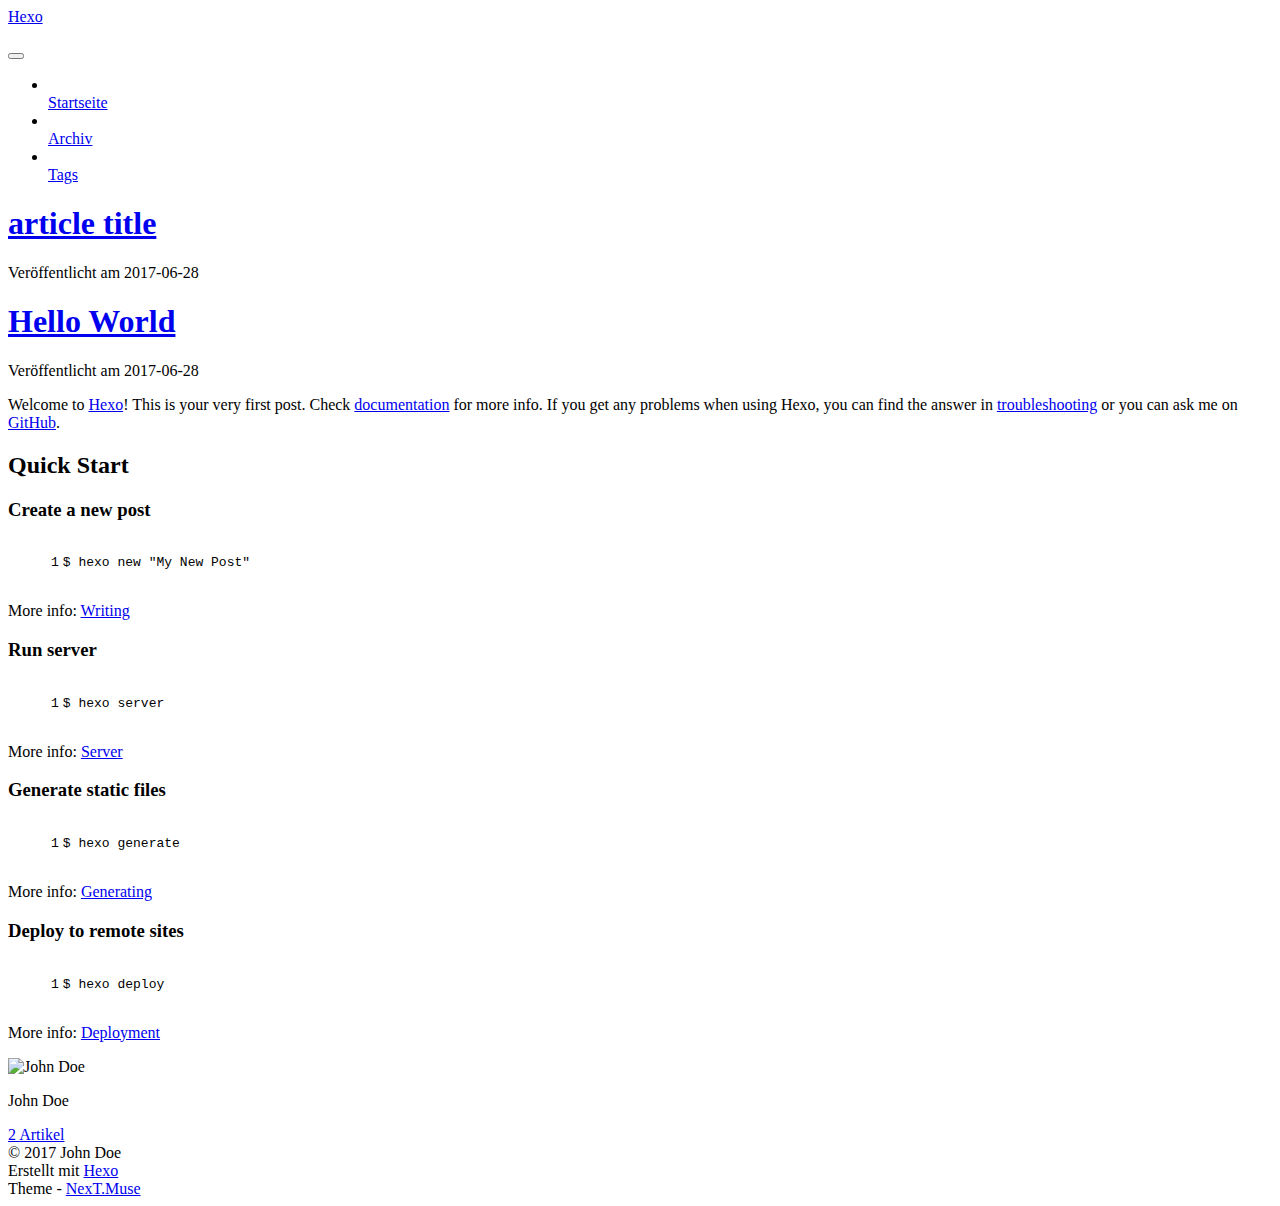
==== commit 606730ff: "Site updated: 2017-06-28 18:23:39" ====
--- a/index.html
+++ b/index.html
@@ -38,7 +38,7 @@
 
   
   
-  <link href="/lib/fancybox/source/jquery.fancybox.css?v=2.1.5" rel="stylesheet" type="text/css" />
+  <link href="/child/lib/fancybox/source/jquery.fancybox.css?v=2.1.5" rel="stylesheet" type="text/css" />
 
 
 
@@ -72,9 +72,9 @@
 
 
 
-<link href="/lib/font-awesome/css/font-awesome.min.css?v=4.6.2" rel="stylesheet" type="text/css" />
-
-<link href="/css/main.css?v=5.1.1" rel="stylesheet" type="text/css" />
+<link href="/child/lib/font-awesome/css/font-awesome.min.css?v=4.6.2" rel="stylesheet" type="text/css" />
+
+<link href="/child/css/main.css?v=5.1.1" rel="stylesheet" type="text/css" />
 
 
   <meta name="keywords" content="Hexo, NexT" />
@@ -86,7 +86,7 @@
 
 
 
-  <link rel="shortcut icon" type="image/x-icon" href="/favicon.ico?v=5.1.1" />
+  <link rel="shortcut icon" type="image/x-icon" href="/child/favicon.ico?v=5.1.1" />
 
 
 
@@ -95,7 +95,7 @@
 
 <meta property="og:type" content="website">
 <meta property="og:title" content="Hexo">
-<meta property="og:url" content="http://yoursite.com/index.html">
+<meta property="og:url" content="http://yoursite.com/child/index.html">
 <meta property="og:site_name" content="Hexo">
 <meta name="twitter:card" content="summary">
 <meta name="twitter:title" content="Hexo">
@@ -105,7 +105,7 @@
 <script type="text/javascript" id="hexo.configurations">
   var NexT = window.NexT || {};
   var CONFIG = {
-    root: '/',
+    root: '/child/',
     scheme: 'Muse',
     sidebar: {"position":"left","display":"post","offset":12,"offset_float":0,"b2t":false,"scrollpercent":false},
     fancybox: true,
@@ -126,7 +126,7 @@
 
 
 
-  <link rel="canonical" href="http://yoursite.com/"/>
+  <link rel="canonical" href="http://yoursite.com/child/"/>
 
 
 
@@ -168,7 +168,7 @@
     
 
     <div class="custom-logo-site-title">
-      <a href="/"  class="brand" rel="start">
+      <a href="/child/"  class="brand" rel="start">
         <span class="logo-line-before"><i></i></span>
         <span class="site-title">Hexo</span>
         <span class="logo-line-after"><i></i></span>
@@ -196,7 +196,7 @@
       
         
         <li class="menu-item menu-item-home">
-          <a href="/" rel="section">
+          <a href="/child/" rel="section">
             
               <i class="menu-item-icon fa fa-fw fa-home"></i> <br />
             
@@ -206,7 +206,7 @@
       
         
         <li class="menu-item menu-item-archives">
-          <a href="/archives/" rel="section">
+          <a href="/child/archives/" rel="section">
             
               <i class="menu-item-icon fa fa-fw fa-archive"></i> <br />
             
@@ -216,7 +216,7 @@
       
         
         <li class="menu-item menu-item-tags">
-          <a href="/tags/" rel="section">
+          <a href="/child/tags/" rel="section">
             
               <i class="menu-item-icon fa fa-fw fa-tags"></i> <br />
             
@@ -253,12 +253,12 @@
   
 
   <article class="post post-type-normal " itemscope itemtype="http://schema.org/Article">
-    <link itemprop="mainEntityOfPage" href="http://yoursite.com/2017/06/28/article-title/">
+    <link itemprop="mainEntityOfPage" href="http://yoursite.com/child/child/2017/06/28/article-title/">
 
     <span hidden itemprop="author" itemscope itemtype="http://schema.org/Person">
       <meta itemprop="name" content="John Doe">
       <meta itemprop="description" content="">
-      <meta itemprop="image" content="/images/avatar.gif">
+      <meta itemprop="image" content="/child/images/avatar.gif">
     </span>
 
     <span hidden itemprop="publisher" itemscope itemtype="http://schema.org/Organization">
@@ -272,7 +272,7 @@
         
           <h1 class="post-title" itemprop="name headline">
                 
-                <a class="post-title-link" href="/2017/06/28/article-title/" itemprop="url">article title</a></h1>
+                <a class="post-title-link" href="/child/2017/06/28/article-title/" itemprop="url">article title</a></h1>
         
 
         <div class="post-meta">
@@ -364,12 +364,12 @@
   
 
   <article class="post post-type-normal " itemscope itemtype="http://schema.org/Article">
-    <link itemprop="mainEntityOfPage" href="http://yoursite.com/2017/06/28/hello-world/">
+    <link itemprop="mainEntityOfPage" href="http://yoursite.com/child/child/2017/06/28/hello-world/">
 
     <span hidden itemprop="author" itemscope itemtype="http://schema.org/Person">
       <meta itemprop="name" content="John Doe">
       <meta itemprop="description" content="">
-      <meta itemprop="image" content="/images/avatar.gif">
+      <meta itemprop="image" content="/child/images/avatar.gif">
     </span>
 
     <span hidden itemprop="publisher" itemscope itemtype="http://schema.org/Organization">
@@ -383,7 +383,7 @@
         
           <h1 class="post-title" itemprop="name headline">
                 
-                <a class="post-title-link" href="/2017/06/28/hello-world/" itemprop="url">Hello World</a></h1>
+                <a class="post-title-link" href="/child/2017/06/28/hello-world/" itemprop="url">Hello World</a></h1>
         
 
         <div class="post-meta">
@@ -508,7 +508,7 @@
       <section class="site-overview sidebar-panel sidebar-panel-active">
         <div class="site-author motion-element" itemprop="author" itemscope itemtype="http://schema.org/Person">
           <img class="site-author-image" itemprop="image"
-               src="/images/avatar.gif"
+               src="/child/images/avatar.gif"
                alt="John Doe" />
           <p class="site-author-name" itemprop="name">John Doe</p>
            
@@ -519,7 +519,7 @@
 
           
             <div class="site-state-item site-state-posts">
-              <a href="/archives/">
+              <a href="/child/archives/">
                 <span class="site-state-item-count">2</span>
                 <span class="site-state-item-name">Artikel</span>
               </a>
@@ -631,46 +631,46 @@
 
 
   
-  <script type="text/javascript" src="/lib/jquery/index.js?v=2.1.3"></script>
-
-  
-  <script type="text/javascript" src="/lib/fastclick/lib/fastclick.min.js?v=1.0.6"></script>
-
-  
-  <script type="text/javascript" src="/lib/jquery_lazyload/jquery.lazyload.js?v=1.9.7"></script>
-
-  
-  <script type="text/javascript" src="/lib/velocity/velocity.min.js?v=1.2.1"></script>
-
-  
-  <script type="text/javascript" src="/lib/velocity/velocity.ui.min.js?v=1.2.1"></script>
-
-  
-  <script type="text/javascript" src="/lib/fancybox/source/jquery.fancybox.pack.js?v=2.1.5"></script>
-
-
-  
-
-
-  <script type="text/javascript" src="/js/src/utils.js?v=5.1.1"></script>
-
-  <script type="text/javascript" src="/js/src/motion.js?v=5.1.1"></script>
-
-
-
-  
-  
-
-  
-    <script type="text/javascript" src="/js/src/scrollspy.js?v=5.1.1"></script>
-<script type="text/javascript" src="/js/src/post-details.js?v=5.1.1"></script>
-
-  
-
-  
-
-
-  <script type="text/javascript" src="/js/src/bootstrap.js?v=5.1.1"></script>
+  <script type="text/javascript" src="/child/lib/jquery/index.js?v=2.1.3"></script>
+
+  
+  <script type="text/javascript" src="/child/lib/fastclick/lib/fastclick.min.js?v=1.0.6"></script>
+
+  
+  <script type="text/javascript" src="/child/lib/jquery_lazyload/jquery.lazyload.js?v=1.9.7"></script>
+
+  
+  <script type="text/javascript" src="/child/lib/velocity/velocity.min.js?v=1.2.1"></script>
+
+  
+  <script type="text/javascript" src="/child/lib/velocity/velocity.ui.min.js?v=1.2.1"></script>
+
+  
+  <script type="text/javascript" src="/child/lib/fancybox/source/jquery.fancybox.pack.js?v=2.1.5"></script>
+
+
+  
+
+
+  <script type="text/javascript" src="/child/js/src/utils.js?v=5.1.1"></script>
+
+  <script type="text/javascript" src="/child/js/src/motion.js?v=5.1.1"></script>
+
+
+
+  
+  
+
+  
+    <script type="text/javascript" src="/child/js/src/scrollspy.js?v=5.1.1"></script>
+<script type="text/javascript" src="/child/js/src/post-details.js?v=5.1.1"></script>
+
+  
+
+  
+
+
+  <script type="text/javascript" src="/child/js/src/bootstrap.js?v=5.1.1"></script>
 
 
 
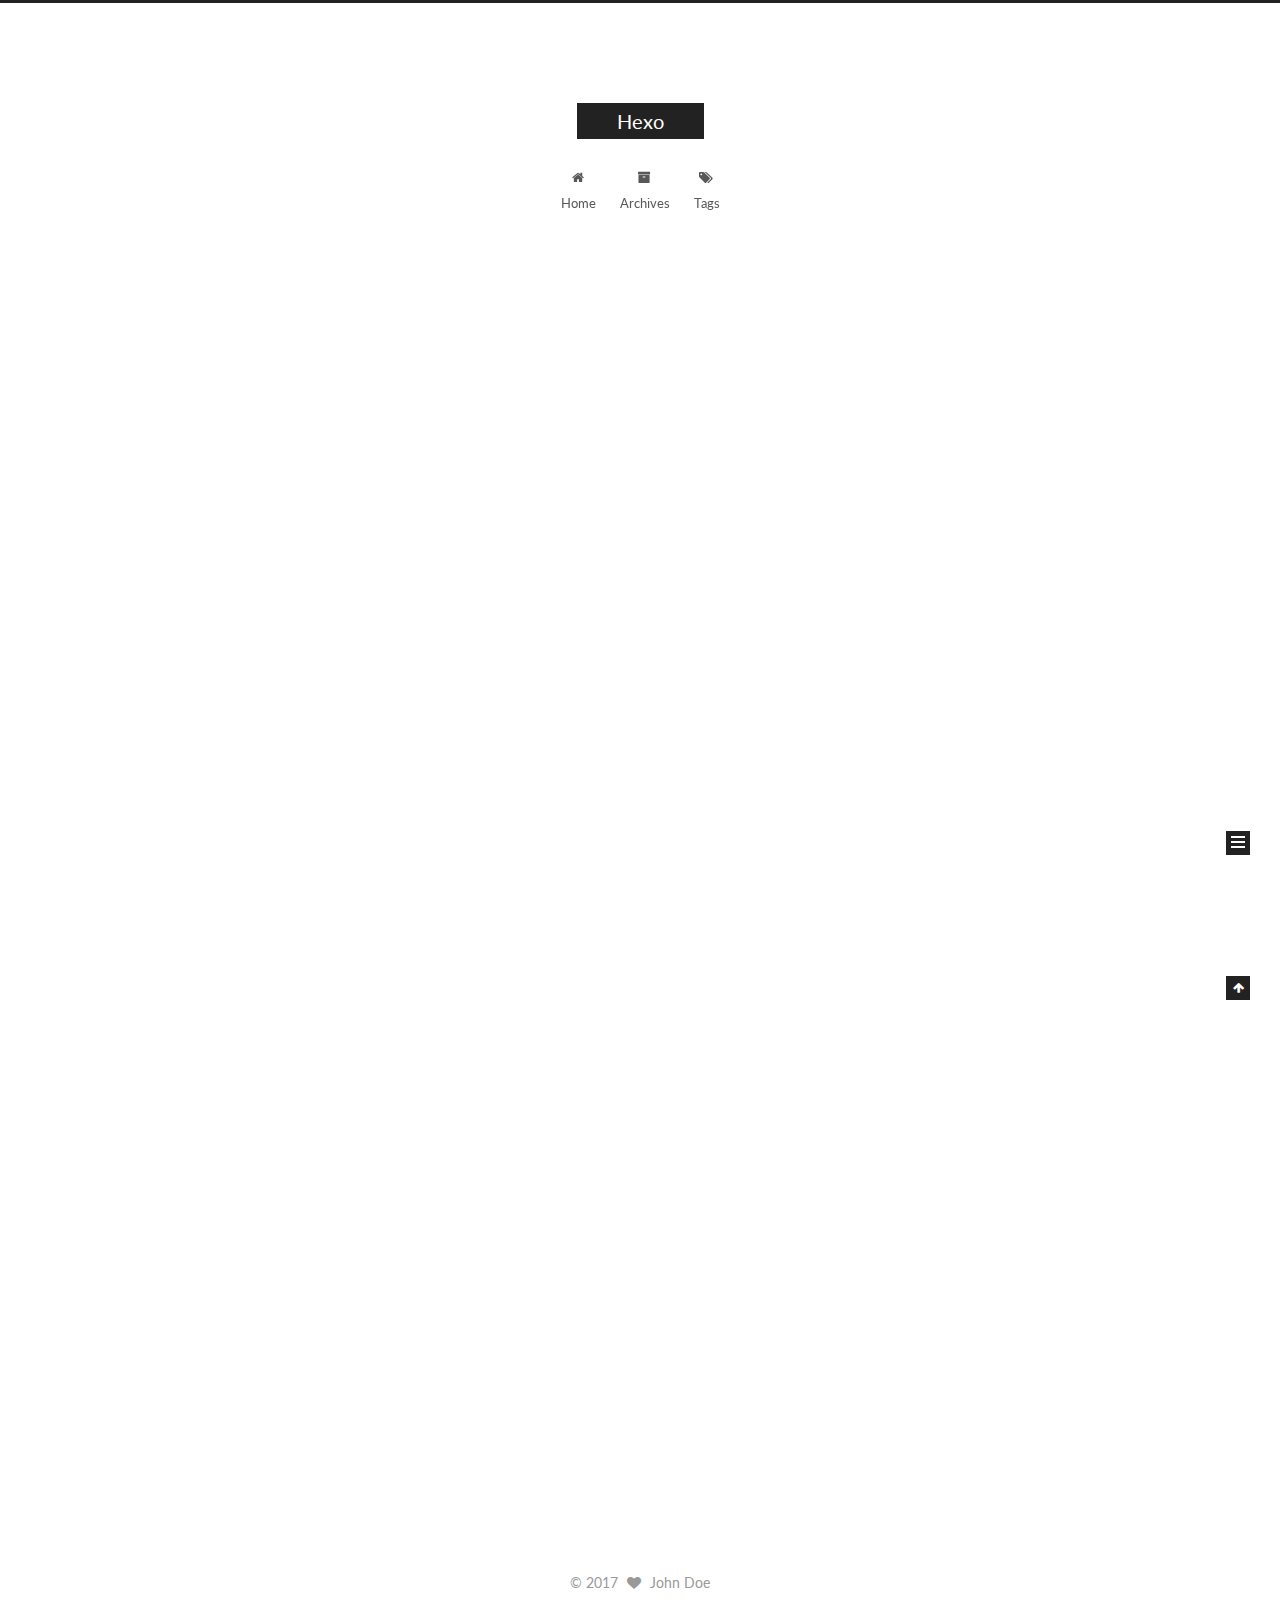
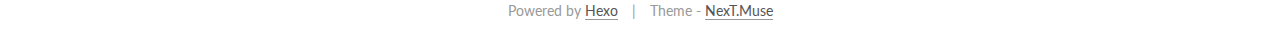
==== commit 9046cb31: "Site updated: 2017-06-28 18:30:53" ====
--- a/index.html
+++ b/index.html
@@ -38,7 +38,7 @@
 
   
   
-  <link href="/child/lib/fancybox/source/jquery.fancybox.css?v=2.1.5" rel="stylesheet" type="text/css" />
+  <link href="/lib/fancybox/source/jquery.fancybox.css?v=2.1.5" rel="stylesheet" type="text/css" />
 
 
 
@@ -72,9 +72,9 @@
 
 
 
-<link href="/child/lib/font-awesome/css/font-awesome.min.css?v=4.6.2" rel="stylesheet" type="text/css" />
-
-<link href="/child/css/main.css?v=5.1.1" rel="stylesheet" type="text/css" />
+<link href="/lib/font-awesome/css/font-awesome.min.css?v=4.6.2" rel="stylesheet" type="text/css" />
+
+<link href="/css/main.css?v=5.1.1" rel="stylesheet" type="text/css" />
 
 
   <meta name="keywords" content="Hexo, NexT" />
@@ -86,7 +86,7 @@
 
 
 
-  <link rel="shortcut icon" type="image/x-icon" href="/child/favicon.ico?v=5.1.1" />
+  <link rel="shortcut icon" type="image/x-icon" href="/favicon.ico?v=5.1.1" />
 
 
 
@@ -95,7 +95,7 @@
 
 <meta property="og:type" content="website">
 <meta property="og:title" content="Hexo">
-<meta property="og:url" content="http://yoursite.com/child/index.html">
+<meta property="og:url" content="http://yoursite.com/index.html">
 <meta property="og:site_name" content="Hexo">
 <meta name="twitter:card" content="summary">
 <meta name="twitter:title" content="Hexo">
@@ -105,7 +105,7 @@
 <script type="text/javascript" id="hexo.configurations">
   var NexT = window.NexT || {};
   var CONFIG = {
-    root: '/child/',
+    root: '/',
     scheme: 'Muse',
     sidebar: {"position":"left","display":"post","offset":12,"offset_float":0,"b2t":false,"scrollpercent":false},
     fancybox: true,
@@ -126,7 +126,7 @@
 
 
 
-  <link rel="canonical" href="http://yoursite.com/child/"/>
+  <link rel="canonical" href="http://yoursite.com/"/>
 
 
 
@@ -168,7 +168,7 @@
     
 
     <div class="custom-logo-site-title">
-      <a href="/child/"  class="brand" rel="start">
+      <a href="/"  class="brand" rel="start">
         <span class="logo-line-before"><i></i></span>
         <span class="site-title">Hexo</span>
         <span class="logo-line-after"><i></i></span>
@@ -196,27 +196,27 @@
       
         
         <li class="menu-item menu-item-home">
-          <a href="/child/" rel="section">
+          <a href="/" rel="section">
             
               <i class="menu-item-icon fa fa-fw fa-home"></i> <br />
             
-            Startseite
+            Home
           </a>
         </li>
       
         
         <li class="menu-item menu-item-archives">
-          <a href="/child/archives/" rel="section">
+          <a href="/archives/" rel="section">
             
               <i class="menu-item-icon fa fa-fw fa-archive"></i> <br />
             
-            Archiv
+            Archives
           </a>
         </li>
       
         
         <li class="menu-item menu-item-tags">
-          <a href="/child/tags/" rel="section">
+          <a href="/tags/" rel="section">
             
               <i class="menu-item-icon fa fa-fw fa-tags"></i> <br />
             
@@ -253,12 +253,12 @@
   
 
   <article class="post post-type-normal " itemscope itemtype="http://schema.org/Article">
-    <link itemprop="mainEntityOfPage" href="http://yoursite.com/child/child/2017/06/28/article-title/">
+    <link itemprop="mainEntityOfPage" href="http://yoursite.com/2017/06/28/article-title/">
 
     <span hidden itemprop="author" itemscope itemtype="http://schema.org/Person">
       <meta itemprop="name" content="John Doe">
       <meta itemprop="description" content="">
-      <meta itemprop="image" content="/child/images/avatar.gif">
+      <meta itemprop="image" content="/images/avatar.gif">
     </span>
 
     <span hidden itemprop="publisher" itemscope itemtype="http://schema.org/Organization">
@@ -272,7 +272,7 @@
         
           <h1 class="post-title" itemprop="name headline">
                 
-                <a class="post-title-link" href="/child/2017/06/28/article-title/" itemprop="url">article title</a></h1>
+                <a class="post-title-link" href="/2017/06/28/article-title/" itemprop="url">article title</a></h1>
         
 
         <div class="post-meta">
@@ -282,7 +282,7 @@
                 <i class="fa fa-calendar-o"></i>
               </span>
               
-                <span class="post-meta-item-text">Veröffentlicht am</span>
+                <span class="post-meta-item-text">Posted on</span>
               
               <time title="Post created" itemprop="dateCreated datePublished" datetime="2017-06-28T15:46:28+08:00">
                 2017-06-28
@@ -364,12 +364,12 @@
   
 
   <article class="post post-type-normal " itemscope itemtype="http://schema.org/Article">
-    <link itemprop="mainEntityOfPage" href="http://yoursite.com/child/child/2017/06/28/hello-world/">
+    <link itemprop="mainEntityOfPage" href="http://yoursite.com/2017/06/28/hello-world/">
 
     <span hidden itemprop="author" itemscope itemtype="http://schema.org/Person">
       <meta itemprop="name" content="John Doe">
       <meta itemprop="description" content="">
-      <meta itemprop="image" content="/child/images/avatar.gif">
+      <meta itemprop="image" content="/images/avatar.gif">
     </span>
 
     <span hidden itemprop="publisher" itemscope itemtype="http://schema.org/Organization">
@@ -383,7 +383,7 @@
         
           <h1 class="post-title" itemprop="name headline">
                 
-                <a class="post-title-link" href="/child/2017/06/28/hello-world/" itemprop="url">Hello World</a></h1>
+                <a class="post-title-link" href="/2017/06/28/hello-world/" itemprop="url">Hello World</a></h1>
         
 
         <div class="post-meta">
@@ -393,7 +393,7 @@
                 <i class="fa fa-calendar-o"></i>
               </span>
               
-                <span class="post-meta-item-text">Veröffentlicht am</span>
+                <span class="post-meta-item-text">Posted on</span>
               
               <time title="Post created" itemprop="dateCreated datePublished" datetime="2017-06-28T15:11:38+08:00">
                 2017-06-28
@@ -508,7 +508,7 @@
       <section class="site-overview sidebar-panel sidebar-panel-active">
         <div class="site-author motion-element" itemprop="author" itemscope itemtype="http://schema.org/Person">
           <img class="site-author-image" itemprop="image"
-               src="/child/images/avatar.gif"
+               src="/images/avatar.gif"
                alt="John Doe" />
           <p class="site-author-name" itemprop="name">John Doe</p>
            
@@ -519,9 +519,9 @@
 
           
             <div class="site-state-item site-state-posts">
-              <a href="/child/archives/">
+              <a href="/archives/">
                 <span class="site-state-item-count">2</span>
-                <span class="site-state-item-name">Artikel</span>
+                <span class="site-state-item-name">posts</span>
               </a>
             </div>
           
@@ -575,7 +575,7 @@
 
 
 <div class="powered-by">
-  Erstellt mit  <a class="theme-link" href="https://hexo.io">Hexo</a>
+  Powered by <a class="theme-link" href="https://hexo.io">Hexo</a>
 </div>
 
 <div class="theme-info">
@@ -631,46 +631,46 @@
 
 
   
-  <script type="text/javascript" src="/child/lib/jquery/index.js?v=2.1.3"></script>
-
-  
-  <script type="text/javascript" src="/child/lib/fastclick/lib/fastclick.min.js?v=1.0.6"></script>
-
-  
-  <script type="text/javascript" src="/child/lib/jquery_lazyload/jquery.lazyload.js?v=1.9.7"></script>
-
-  
-  <script type="text/javascript" src="/child/lib/velocity/velocity.min.js?v=1.2.1"></script>
-
-  
-  <script type="text/javascript" src="/child/lib/velocity/velocity.ui.min.js?v=1.2.1"></script>
-
-  
-  <script type="text/javascript" src="/child/lib/fancybox/source/jquery.fancybox.pack.js?v=2.1.5"></script>
-
-
-  
-
-
-  <script type="text/javascript" src="/child/js/src/utils.js?v=5.1.1"></script>
-
-  <script type="text/javascript" src="/child/js/src/motion.js?v=5.1.1"></script>
-
-
-
-  
-  
-
-  
-    <script type="text/javascript" src="/child/js/src/scrollspy.js?v=5.1.1"></script>
-<script type="text/javascript" src="/child/js/src/post-details.js?v=5.1.1"></script>
-
-  
-
-  
-
-
-  <script type="text/javascript" src="/child/js/src/bootstrap.js?v=5.1.1"></script>
+  <script type="text/javascript" src="/lib/jquery/index.js?v=2.1.3"></script>
+
+  
+  <script type="text/javascript" src="/lib/fastclick/lib/fastclick.min.js?v=1.0.6"></script>
+
+  
+  <script type="text/javascript" src="/lib/jquery_lazyload/jquery.lazyload.js?v=1.9.7"></script>
+
+  
+  <script type="text/javascript" src="/lib/velocity/velocity.min.js?v=1.2.1"></script>
+
+  
+  <script type="text/javascript" src="/lib/velocity/velocity.ui.min.js?v=1.2.1"></script>
+
+  
+  <script type="text/javascript" src="/lib/fancybox/source/jquery.fancybox.pack.js?v=2.1.5"></script>
+
+
+  
+
+
+  <script type="text/javascript" src="/js/src/utils.js?v=5.1.1"></script>
+
+  <script type="text/javascript" src="/js/src/motion.js?v=5.1.1"></script>
+
+
+
+  
+  
+
+  
+    <script type="text/javascript" src="/js/src/scrollspy.js?v=5.1.1"></script>
+<script type="text/javascript" src="/js/src/post-details.js?v=5.1.1"></script>
+
+  
+
+  
+
+
+  <script type="text/javascript" src="/js/src/bootstrap.js?v=5.1.1"></script>
 
 
 
--- a/css/main.css
+++ b/css/main.css
@@ -0,0 +1,2529 @@
+/* normalize.css v3.0.2 | MIT License | git.io/normalize */
+html {
+  font-family: sans-serif; /* 1 */
+  -ms-text-size-adjust: 100%; /* 2 */
+  -webkit-text-size-adjust: 100%; /* 2 */
+}
+body {
+  margin: 0;
+}
+article,
+aside,
+details,
+figcaption,
+figure,
+footer,
+header,
+hgroup,
+main,
+menu,
+nav,
+section,
+summary {
+  display: block;
+}
+audio,
+canvas,
+progress,
+video {
+  display: inline-block; /* 1 */
+  vertical-align: baseline; /* 2 */
+}
+audio:not([controls]) {
+  display: none;
+  height: 0;
+}
+[hidden],
+template {
+  display: none;
+}
+a {
+  background-color: transparent;
+}
+a:active,
+a:hover {
+  outline: 0;
+}
+abbr[title] {
+  border-bottom: 1px dotted;
+}
+b,
+strong {
+  font-weight: bold;
+}
+dfn {
+  font-style: italic;
+}
+h1 {
+  font-size: 2em;
+  margin: 0.67em 0;
+}
+mark {
+  background: #ff0;
+  color: #000;
+}
+small {
+  font-size: 80%;
+}
+sub,
+sup {
+  font-size: 75%;
+  line-height: 0;
+  position: relative;
+  vertical-align: baseline;
+}
+sup {
+  top: -0.5em;
+}
+sub {
+  bottom: -0.25em;
+}
+img {
+  border: 0;
+}
+svg:not(:root) {
+  overflow: hidden;
+}
+figure {
+  margin: 1em 40px;
+}
+hr {
+  -moz-box-sizing: content-box;
+  box-sizing: content-box;
+  height: 0;
+}
+pre {
+  overflow: auto;
+}
+code,
+kbd,
+pre,
+samp {
+  font-family: monospace, monospace;
+  font-size: 1em;
+}
+button,
+input,
+optgroup,
+select,
+textarea {
+  color: inherit; /* 1 */
+  font: inherit; /* 2 */
+  margin: 0; /* 3 */
+}
+button {
+  overflow: visible;
+}
+button,
+select {
+  text-transform: none;
+}
+button,
+html input[type="button"],
+input[type="reset"],
+input[type="submit"] {
+  -webkit-appearance: button; /* 2 */
+  cursor: pointer; /* 3 */
+}
+button[disabled],
+html input[disabled] {
+  cursor: default;
+}
+button::-moz-focus-inner,
+input::-moz-focus-inner {
+  border: 0;
+  padding: 0;
+}
+input {
+  line-height: normal;
+}
+input[type="checkbox"],
+input[type="radio"] {
+  box-sizing: border-box; /* 1 */
+  padding: 0; /* 2 */
+}
+input[type="number"]::-webkit-inner-spin-button,
+input[type="number"]::-webkit-outer-spin-button {
+  height: auto;
+}
+input[type="search"] {
+  -webkit-appearance: textfield; /* 1 */
+  -moz-box-sizing: content-box;
+  -webkit-box-sizing: content-box; /* 2 */
+  box-sizing: content-box;
+}
+input[type="search"]::-webkit-search-cancel-button,
+input[type="search"]::-webkit-search-decoration {
+  -webkit-appearance: none;
+}
+fieldset {
+  border: 1px solid #c0c0c0;
+  margin: 0 2px;
+  padding: 0.35em 0.625em 0.75em;
+}
+legend {
+  border: 0; /* 1 */
+  padding: 0; /* 2 */
+}
+textarea {
+  overflow: auto;
+}
+optgroup {
+  font-weight: bold;
+}
+table {
+  border-collapse: collapse;
+  border-spacing: 0;
+}
+td,
+th {
+  padding: 0;
+}
+::selection {
+  background: #262a30;
+  color: #fff;
+}
+body {
+  position: relative;
+  font-family: 'Lato', "PingFang SC", "Microsoft YaHei", sans-serif;
+  font-size: 14px;
+  line-height: 2;
+  color: #555;
+  background: #fff;
+}
+@media (max-width: 767px) {
+  body {
+    padding-right: 0 !important;
+  }
+}
+@media (min-width: 768px) and (max-width: 991px) {
+  body {
+    padding-right: 0 !important;
+  }
+}
+@media (min-width: 1600px) {
+  body {
+    font-size: 16px;
+  }
+}
+h1,
+h2,
+h3,
+h4,
+h5,
+h6 {
+  margin: 0;
+  padding: 0;
+  font-weight: bold;
+  line-height: 1.5;
+  font-family: 'Lato', "PingFang SC", "Microsoft YaHei", sans-serif;
+}
+h2,
+h3,
+h4,
+h5,
+h6 {
+  margin: 20px 0 15px;
+}
+h1 {
+  font-size: 22px;
+}
+@media (max-width: 767px) {
+  h1 {
+    font-size: 18px;
+  }
+}
+h2 {
+  font-size: 20px;
+}
+@media (max-width: 767px) {
+  h2 {
+    font-size: 16px;
+  }
+}
+h3 {
+  font-size: 18px;
+}
+@media (max-width: 767px) {
+  h3 {
+    font-size: 14px;
+  }
+}
+h4 {
+  font-size: 16px;
+}
+@media (max-width: 767px) {
+  h4 {
+    font-size: 12px;
+  }
+}
+h5 {
+  font-size: 14px;
+}
+@media (max-width: 767px) {
+  h5 {
+    font-size: 10px;
+  }
+}
+h6 {
+  font-size: 12px;
+}
+@media (max-width: 767px) {
+  h6 {
+    font-size: 8px;
+  }
+}
+p {
+  margin: 0 0 25px 0;
+}
+a {
+  color: #555;
+  text-decoration: none;
+  border-bottom: 1px solid #999;
+  word-wrap: break-word;
+}
+a:hover {
+  color: #222;
+  border-bottom-color: #222;
+}
+blockquote {
+  margin: 0;
+  padding: 0;
+}
+img {
+  display: block;
+  margin: auto;
+  max-width: 100%;
+  height: auto;
+}
+hr {
+  margin: 40px 0;
+  height: 3px;
+  border: none;
+  background-color: #ddd;
+  background-image: repeating-linear-gradient(-45deg, #fff, #fff 4px, transparent 4px, transparent 8px);
+}
+blockquote {
+  padding: 0 15px;
+  color: #666;
+  border-left: 4px solid #ddd;
+}
+blockquote cite::before {
+  content: "-";
+  padding: 0 5px;
+}
+dt {
+  font-weight: 700;
+}
+dd {
+  margin: 0;
+  padding: 0;
+}
+.text-left {
+  text-align: left;
+}
+.text-center {
+  text-align: center;
+}
+.text-right {
+  text-align: right;
+}
+.text-justify {
+  text-align: justify;
+}
+.text-nowrap {
+  white-space: nowrap;
+}
+.text-lowercase {
+  text-transform: lowercase;
+}
+.text-uppercase {
+  text-transform: uppercase;
+}
+.text-capitalize {
+  text-transform: capitalize;
+}
+.center-block {
+  display: block;
+  margin-left: auto;
+  margin-right: auto;
+}
+.clearfix:before,
+.clearfix:after {
+  content: " ";
+  display: table;
+}
+.clearfix:after {
+  clear: both;
+}
+.pullquote {
+  width: 45%;
+}
+.pullquote.left {
+  float: left;
+  margin-left: 5px;
+  margin-right: 10px;
+}
+.pullquote.right {
+  float: right;
+  margin-left: 10px;
+  margin-right: 5px;
+}
+.affix.affix.affix {
+  position: fixed;
+}
+.translation {
+  margin-top: -20px;
+  font-size: 14px;
+  color: #999;
+}
+.scrollbar-measure {
+  width: 100px;
+  height: 100px;
+  overflow: scroll;
+  position: absolute;
+  top: -9999px;
+}
+.use-motion .motion-element {
+  opacity: 0;
+}
+table {
+  margin: 20px 0;
+  width: 100%;
+  border-collapse: collapse;
+  border-spacing: 0;
+  border: 1px solid #ddd;
+  font-size: 14px;
+  table-layout: fixed;
+  word-wrap: break-all;
+}
+table>tbody>tr:nth-of-type(odd) {
+  background-color: #f9f9f9;
+}
+table>tbody>tr:hover {
+  background-color: #f5f5f5;
+}
+caption,
+th,
+td {
+  padding: 8px;
+  text-align: left;
+  vertical-align: middle;
+  font-weight: normal;
+}
+th,
+td {
+  border-bottom: 3px solid #ddd;
+  border-right: 1px solid #eee;
+}
+th {
+  padding-bottom: 10px;
+  font-weight: 700;
+}
+td {
+  border-bottom-width: 1px;
+}
+html,
+body {
+  height: 100%;
+}
+.container {
+  position: relative;
+  min-height: 100%;
+}
+.header-inner {
+  margin: 0 auto;
+  padding: 100px 0 70px;
+  width: 700px;
+}
+@media (min-width: 1600px) {
+  .container .header-inner {
+    width: 900px;
+  }
+}
+.main {
+  padding-bottom: 150px;
+}
+.main-inner {
+  margin: 0 auto;
+  width: 700px;
+}
+@media (min-width: 1600px) {
+  .container .main-inner {
+    width: 900px;
+  }
+}
+.footer {
+  position: absolute;
+  left: 0;
+  bottom: 0;
+  width: 100%;
+  min-height: 50px;
+}
+.footer-inner {
+  box-sizing: border-box;
+  margin: 20px auto;
+  width: 700px;
+}
+@media (min-width: 1600px) {
+  .container .footer-inner {
+    width: 900px;
+  }
+}
+pre,
+.highlight {
+  overflow: auto;
+  margin: 20px 0;
+  padding: 0;
+  font-size: 13px;
+  color: #4d4d4c;
+  background: #f7f7f7;
+  line-height: 1.6;
+}
+pre,
+code {
+  font-family: consolas, Menlo, "PingFang SC", "Microsoft YaHei", monospace;
+}
+code {
+  padding: 2px 4px;
+  word-wrap: break-word;
+  color: #555;
+  background: #eee;
+  border-radius: 3px;
+  font-size: 13px;
+}
+pre code {
+  padding: 0;
+  color: #4d4d4c;
+  background: none;
+  text-shadow: none;
+}
+.highlight {
+  border-radius: 1px;
+}
+.highlight pre {
+  border: none;
+  margin: 0;
+  padding: 10px 0;
+}
+.highlight table {
+  margin: 0;
+  width: auto;
+  border: none;
+}
+.highlight td {
+  border: none;
+  padding: 0;
+}
+.highlight figcaption {
+  font-size: 1em;
+  color: #4d4d4c;
+  line-height: 1em;
+  margin-bottom: 1em;
+}
+.highlight figcaption:before,
+.highlight figcaption:after {
+  content: " ";
+  display: table;
+}
+.highlight figcaption:after {
+  clear: both;
+}
+.highlight figcaption a {
+  float: right;
+  color: #4d4d4c;
+}
+.highlight figcaption a:hover {
+  border-bottom-color: #4d4d4c;
+}
+.highlight .gutter pre {
+  padding-left: 10px;
+  padding-right: 10px;
+  color: #869194;
+  text-align: right;
+  background-color: #eff2f3;
+}
+.highlight .code pre {
+  width: 100%;
+  padding-left: 10px;
+  padding-right: 10px;
+  background-color: #f7f7f7;
+}
+.highlight .line {
+  height: 20px;
+}
+.gutter {
+  -webkit-user-select: none;
+  -moz-user-select: none;
+  -ms-user-select: none;
+  user-select: none;
+}
+.gist table {
+  width: auto;
+}
+.gist table td {
+  border: none;
+}
+pre .deletion {
+  background: #fdd;
+}
+pre .addition {
+  background: #dfd;
+}
+pre .meta {
+  color: #8959a8;
+}
+pre .comment {
+  color: #8e908c;
+}
+pre .variable,
+pre .attribute,
+pre .tag,
+pre .regexp,
+pre .ruby .constant,
+pre .xml .tag .title,
+pre .xml .pi,
+pre .xml .doctype,
+pre .html .doctype,
+pre .css .id,
+pre .css .class,
+pre .css .pseudo {
+  color: #c82829;
+}
+pre .number,
+pre .preprocessor,
+pre .built_in,
+pre .literal,
+pre .params,
+pre .constant,
+pre .command {
+  color: #f5871f;
+}
+pre .ruby .class .title,
+pre .css .rules .attribute,
+pre .string,
+pre .value,
+pre .inheritance,
+pre .header,
+pre .ruby .symbol,
+pre .xml .cdata,
+pre .special,
+pre .number,
+pre .formula {
+  color: #718c00;
+}
+pre .title,
+pre .css .hexcolor {
+  color: #3e999f;
+}
+pre .function,
+pre .python .decorator,
+pre .python .title,
+pre .ruby .function .title,
+pre .ruby .title .keyword,
+pre .perl .sub,
+pre .javascript .title,
+pre .coffeescript .title {
+  color: #4271ae;
+}
+pre .keyword,
+pre .javascript .function {
+  color: #8959a8;
+}
+.full-image.full-image.full-image {
+  border: none;
+  max-width: 100%;
+  width: auto;
+  margin: 20px auto;
+}
+@media (min-width: 992px) {
+  .full-image.full-image.full-image {
+    max-width: none;
+    width: 110%;
+    margin: 25px -5%;
+  }
+}
+.blockquote-center,
+.page-home .post-type-quote blockquote,
+.page-post-detail .post-type-quote blockquote {
+  position: relative;
+  margin: 40px 0;
+  padding: 0;
+  border-left: none;
+  text-align: center;
+}
+.blockquote-center::before,
+.page-home .post-type-quote blockquote::before,
+.page-post-detail .post-type-quote blockquote::before,
+.blockquote-center::after,
+.page-home .post-type-quote blockquote::after,
+.page-post-detail .post-type-quote blockquote::after {
+  position: absolute;
+  content: ' ';
+  display: block;
+  width: 100%;
+  height: 24px;
+  opacity: 0.2;
+  background-repeat: no-repeat;
+  background-position: 0 -6px;
+  background-size: 22px 22px;
+}
+.blockquote-center::before,
+.page-home .post-type-quote blockquote::before,
+.page-post-detail .post-type-quote blockquote::before {
+  top: -20px;
+  background-image: url("../images/quote-l.svg");
+  border-top: 1px solid #ccc;
+}
+.blockquote-center::after,
+.page-home .post-type-quote blockquote::after,
+.page-post-detail .post-type-quote blockquote::after {
+  bottom: -20px;
+  background-image: url("../images/quote-r.svg");
+  border-bottom: 1px solid #ccc;
+  background-position: 100% 8px;
+}
+.blockquote-center p,
+.page-home .post-type-quote blockquote p,
+.page-post-detail .post-type-quote blockquote p,
+.blockquote-center div,
+.page-home .post-type-quote blockquote div,
+.page-post-detail .post-type-quote blockquote div {
+  text-align: center;
+}
+.post .post-body .group-picture img {
+  box-sizing: border-box;
+  padding: 0 3px;
+  border: none;
+}
+.post .group-picture-row {
+  overflow: hidden;
+  margin-top: 6px;
+}
+.post .group-picture-row:first-child {
+  margin-top: 0;
+}
+.post .group-picture-column {
+  float: left;
+}
+.page-post-detail .post-body .group-picture-column {
+  float: none;
+  margin-top: 10px;
+  width: auto !important;
+}
+.page-post-detail .post-body .group-picture-column img {
+  margin: 0 auto;
+}
+.page-archive .group-picture-container {
+  overflow: hidden;
+}
+.page-archive .group-picture-row {
+  float: left;
+}
+.page-archive .group-picture-row:first-child {
+  margin-top: 6px;
+}
+.page-archive .group-picture-column {
+  max-width: 150px;
+  max-height: 150px;
+}
+.note {
+  padding: 20px;
+  margin: 20px 0;
+  border: 1px solid #eee;
+  border-left-width: 5px;
+  border-radius: 3px;
+}
+.note h2,
+.note h3,
+.note h4,
+.note h5,
+.note h6 {
+  margin-top: 0;
+  margin-bottom: 5px;
+  padding-top: 0 !important;
+}
+.note p:last-child {
+  margin-bottom: 0;
+}
+.note code {
+  border-radius: 3px;
+}
+.note+.note {
+  margin-top: -5px;
+}
+.default {
+  border-left-color: #777;
+}
+.default h2,
+.default h3,
+.default h4,
+.default h5,
+.default h6 {
+  color: #777;
+}
+.primary {
+  border-left-color: #428bca;
+}
+.primary h2,
+.primary h3,
+.primary h4,
+.primary h5,
+.primary h6 {
+  color: #428bca;
+}
+.success {
+  border-left-color: #5cb85c;
+}
+.success h2,
+.success h3,
+.success h4,
+.success h5,
+.success h6 {
+  color: #5cb85c;
+}
+.danger {
+  border-left-color: #d9534f;
+}
+.danger h2,
+.danger h3,
+.danger h4,
+.danger h5,
+.danger h6 {
+  color: #d9534f;
+}
+.warning {
+  border-left-color: #f0ad4e;
+}
+.warning h2,
+.warning h3,
+.warning h4,
+.warning h5,
+.warning h6 {
+  color: #f0ad4e;
+}
+.info {
+  border-left-color: #5bc0de;
+}
+.info h2,
+.info h3,
+.info h4,
+.info h5,
+.info h6 {
+  color: #5bc0de;
+}
+.btn {
+  display: inline-block;
+  padding: 0 20px;
+  font-size: 14px;
+  color: #fff;
+  background: #222;
+  border: 2px solid #222;
+  text-decoration: none;
+  border-radius: 0;
+  transition-property: background-color;
+  transition-duration: 0.2s;
+  transition-timing-function: ease-in-out;
+  transition-delay: 0s;
+}
+.btn:hover,
+.post-button .btn:hover {
+  border-color: #222;
+  color: #222;
+  background: #fff;
+}
+.btn-bar {
+  display: block;
+  width: 22px;
+  height: 2px;
+  background: #555;
+  border-radius: 1px;
+}
+.btn-bar+.btn-bar {
+  margin-top: 4px;
+}
+.pagination {
+  margin: 120px 0 40px;
+  text-align: center;
+  border-top: 1px solid #eee;
+}
+.page-number-basic,
+.pagination .prev,
+.pagination .next,
+.pagination .page-number,
+.pagination .space {
+  display: inline-block;
+  position: relative;
+  top: -1px;
+  margin: 0 10px;
+  padding: 0 10px;
+  line-height: 30px;
+}
+@media (max-width: 767px) {
+  .page-number-basic,
+  .pagination .prev,
+  .pagination .next,
+  .pagination .page-number,
+  .pagination .space {
+    margin: 0 5px;
+  }
+}
+.pagination .prev,
+.pagination .next,
+.pagination .page-number {
+  border-bottom: 0;
+  border-top: 1px solid #eee;
+  transition-property: border-color;
+  transition-duration: 0.2s;
+  transition-timing-function: ease-in-out;
+  transition-delay: 0s;
+}
+.pagination .prev:hover,
+.pagination .next:hover,
+.pagination .page-number:hover {
+  border-top-color: #222;
+}
+.pagination .space {
+  padding: 0;
+  margin: 0;
+}
+.pagination .prev {
+  margin-left: 0;
+}
+.pagination .next {
+  margin-right: 0;
+}
+.pagination .page-number.current {
+  color: #fff;
+  background: #ccc;
+  border-top-color: #ccc;
+}
+@media (max-width: 767px) {
+  .pagination {
+    border-top: none;
+  }
+  .pagination .prev,
+  .pagination .next,
+  .pagination .page-number {
+    margin-bottom: 10px;
+    border-top: 0;
+    border-bottom: 1px solid #eee;
+  }
+  .pagination .prev:hover,
+  .pagination .next:hover,
+  .pagination .page-number:hover {
+    border-bottom-color: #222;
+  }
+}
+.comments {
+  margin: 60px 20px 0;
+}
+.tag-cloud {
+  text-align: center;
+}
+.tag-cloud a {
+  display: inline-block;
+  margin: 10px;
+}
+.back-to-top {
+  box-sizing: border-box;
+  position: fixed;
+  bottom: -100px;
+  right: 30px;
+  z-index: 1050;
+  padding: 0 6px;
+  width: 24px;
+  background: #222;
+  font-size: 12px;
+  opacity: 1;
+  color: #fff;
+  cursor: pointer;
+  text-align: center;
+  -webkit-transform: translateZ(0);
+  transition-property: bottom;
+  transition-duration: 0.2s;
+  transition-timing-function: ease-in-out;
+  transition-delay: 0s;
+}
+@media (max-width: 767px) {
+  .back-to-top {
+    display: none;
+  }
+}
+@media (min-width: 768px) and (max-width: 991px) {
+  .back-to-top {
+    display: none;
+  }
+}
+.back-to-top.back-to-top-on {
+  bottom: 19px;
+}
+.header {
+  background: transparent;
+}
+.header-inner {
+  position: relative;
+}
+.headband {
+  height: 3px;
+  background: #222;
+}
+.site-meta {
+  margin: 0;
+  text-align: center;
+}
+@media (max-width: 767px) {
+  .site-meta {
+    text-align: center;
+  }
+}
+.brand {
+  position: relative;
+  display: inline-block;
+  padding: 0 40px;
+  color: #fff;
+  background: #222;
+  border-bottom: none;
+}
+.brand:hover {
+  color: #fff;
+}
+.logo {
+  display: inline-block;
+  margin-right: 5px;
+  line-height: 36px;
+  vertical-align: top;
+}
+.site-title {
+  display: inline-block;
+  vertical-align: top;
+  line-height: 36px;
+  font-size: 20px;
+  font-weight: normal;
+  font-family: 'Lato', "PingFang SC", "Microsoft YaHei", sans-serif;
+}
+.site-subtitle {
+  margin-top: 10px;
+  font-size: 13px;
+  color: #999;
+}
+.use-motion .brand {
+  opacity: 0;
+}
+.use-motion .logo,
+.use-motion .site-title,
+.use-motion .site-subtitle {
+  opacity: 0;
+  position: relative;
+  top: -10px;
+}
+.site-nav-toggle {
+  display: none;
+  position: absolute;
+  top: 10px;
+  left: 10px;
+}
+@media (max-width: 767px) {
+  .site-nav-toggle {
+    display: block;
+  }
+}
+.site-nav-toggle button {
+  margin-top: 2px;
+  padding: 9px 10px;
+  background: transparent;
+  border: none;
+}
+@media (max-width: 767px) {
+  .site-nav {
+    display: none;
+    margin: 0 -10px;
+    padding: 0 10px;
+    clear: both;
+    border-top: 1px solid #ddd;
+  }
+}
+@media (min-width: 768px) and (max-width: 991px) {
+  .site-nav {
+    display: block !important;
+  }
+}
+@media (min-width: 992px) {
+  .site-nav {
+    display: block !important;
+  }
+}
+.menu {
+  margin-top: 20px;
+  padding-left: 0;
+  text-align: center;
+}
+.menu .menu-item {
+  display: inline-block;
+  margin: 0 10px;
+  list-style: none;
+}
+@media screen and (max-width: 767px) {
+  .menu .menu-item {
+    margin-top: 10px;
+  }
+}
+.menu .menu-item a {
+  display: block;
+  font-size: 13px;
+  line-height: inherit;
+  border-bottom: 1px solid transparent;
+  transition-property: border-color;
+  transition-duration: 0.2s;
+  transition-timing-function: ease-in-out;
+  transition-delay: 0s;
+}
+.menu .menu-item a:hover {
+  border-bottom-color: #222;
+}
+.menu .menu-item .fa {
+  margin-right: 5px;
+}
+.use-motion .menu-item {
+  opacity: 0;
+}
+.post-body {
+  font-family: 'Lato', "PingFang SC", "Microsoft YaHei", sans-serif;
+}
+@media (max-width: 767px) {
+  .post-body {
+    word-break: break-word;
+  }
+}
+.post-body .fancybox img {
+  display: block !important;
+  margin: 0 auto;
+  cursor: pointer;
+  cursor: zoom-in;
+  cursor: -webkit-zoom-in;
+}
+.post-body .image-caption,
+.post-body .figure .caption {
+  margin: 10px auto 15px;
+  text-align: center;
+  font-size: 14px;
+  color: #999;
+  font-weight: bold;
+  line-height: 1;
+}
+.post-sticky-flag {
+  display: inline-block;
+  font-size: 16px;
+  -ms-transform: rotate(30deg);
+  -webkit-transform: rotate(30deg);
+  -moz-transform: rotate(30deg);
+  -ms-transform: rotate(30deg);
+  -o-transform: rotate(30deg);
+  transform: rotate(30deg);
+}
+.posts-expand {
+  padding-top: 40px;
+}
+@media (max-width: 767px) {
+  .posts-expand {
+    margin: 0 20px;
+  }
+  .post-body pre {
+    padding: 10px;
+  }
+  .post-body pre .gutter pre {
+    padding-right: 10px;
+  }
+  .post-body .highlight {
+    margin-left: 0px;
+    margin-right: 0px;
+    padding: 0;
+  }
+  .post-body .highlight .gutter pre {
+    padding-right: 10px;
+  }
+}
+@media (min-width: 992px) {
+  .posts-expand .post-body {
+    text-align: justify;
+  }
+}
+.posts-expand .post-body h2,
+.posts-expand .post-body h3,
+.posts-expand .post-body h4,
+.posts-expand .post-body h5,
+.posts-expand .post-body h6 {
+  padding-top: 10px;
+}
+.posts-expand .post-body h2 .header-anchor,
+.posts-expand .post-body h3 .header-anchor,
+.posts-expand .post-body h4 .header-anchor,
+.posts-expand .post-body h5 .header-anchor,
+.posts-expand .post-body h6 .header-anchor {
+  float: right;
+  margin-left: 10px;
+  color: #ccc;
+  border-bottom-style: none;
+  visibility: hidden;
+}
+.posts-expand .post-body h2 .header-anchor:hover,
+.posts-expand .post-body h3 .header-anchor:hover,
+.posts-expand .post-body h4 .header-anchor:hover,
+.posts-expand .post-body h5 .header-anchor:hover,
+.posts-expand .post-body h6 .header-anchor:hover {
+  color: inherit;
+}
+.posts-expand .post-body h2:hover .header-anchor,
+.posts-expand .post-body h3:hover .header-anchor,
+.posts-expand .post-body h4:hover .header-anchor,
+.posts-expand .post-body h5:hover .header-anchor,
+.posts-expand .post-body h6:hover .header-anchor {
+  visibility: visible;
+}
+.posts-expand .post-body ul li {
+  list-style: circle;
+}
+.posts-expand .post-body img {
+  box-sizing: border-box;
+  margin: auto;
+  padding: 3px;
+  border: 1px solid #ddd;
+}
+.posts-expand .fancybox img {
+  margin: 0 auto;
+}
+@media (max-width: 767px) {
+  .posts-collapse {
+    margin: 0 20px;
+  }
+  .posts-collapse .post-title,
+  .posts-collapse .post-meta {
+    display: block;
+    width: auto;
+    text-align: left;
+  }
+}
+.posts-collapse {
+  position: relative;
+  z-index: 1010;
+  margin-left: 55px;
+}
+.posts-collapse::after {
+  content: " ";
+  position: absolute;
+  top: 20px;
+  left: 0;
+  margin-left: -2px;
+  width: 4px;
+  height: 100%;
+  background: #f5f5f5;
+  z-index: -1;
+}
+@media (max-width: 767px) {
+  .posts-collapse {
+    margin: 0 20px;
+  }
+}
+.posts-collapse .collection-title {
+  position: relative;
+  margin: 60px 0;
+}
+.posts-collapse .collection-title h1,
+.posts-collapse .collection-title h2 {
+  margin-left: 20px;
+}
+.posts-collapse .collection-title small {
+  color: #bbb;
+  margin-left: 5px;
+}
+.posts-collapse .collection-title::before {
+  content: " ";
+  position: absolute;
+  left: 0;
+  top: 50%;
+  margin-left: -4px;
+  margin-top: -4px;
+  width: 8px;
+  height: 8px;
+  background: #bbb;
+  border-radius: 50%;
+}
+.posts-collapse .post {
+  margin: 30px 0;
+}
+.posts-collapse .post-header {
+  position: relative;
+  transition-duration: 0.2s;
+  transition-timing-function: ease-in-out;
+  transition-delay: 0s;
+  transition-property: border;
+  border-bottom: 1px dashed #ccc;
+}
+.posts-collapse .post-header::before {
+  content: " ";
+  position: absolute;
+  left: 0;
+  top: 12px;
+  width: 6px;
+  height: 6px;
+  margin-left: -4px;
+  background: #bbb;
+  border-radius: 50%;
+  border: 1px solid #fff;
+  transition-duration: 0.2s;
+  transition-timing-function: ease-in-out;
+  transition-delay: 0s;
+  transition-property: background;
+}
+.posts-collapse .post-header:hover {
+  border-bottom-color: #666;
+}
+.posts-collapse .post-header:hover::before {
+  background: #222;
+}
+.posts-collapse .post-meta {
+  position: absolute;
+  font-size: 12px;
+  left: 20px;
+  top: 5px;
+}
+.posts-collapse .post-comments-count {
+  display: none;
+}
+.posts-collapse .post-title {
+  margin-left: 60px;
+  font-size: 16px;
+  font-weight: normal;
+  line-height: inherit;
+}
+.posts-collapse .post-title::after {
+  margin-left: 3px;
+  opacity: 0.6;
+}
+.posts-collapse .post-title a {
+  color: #666;
+  border-bottom: none;
+}
+.page-home .post-type-quote .post-header,
+.page-post-detail .post-type-quote .post-header,
+.page-home .post-type-quote .post-tags,
+.page-post-detail .post-type-quote .post-tags {
+  display: none;
+}
+.posts-expand .post-title {
+  font-size: 26px;
+  text-align: center;
+  word-break: break-word;
+  font-weight: 400;
+}
+@media (max-width: 767px) {
+  .posts-expand .post-title {
+    font-size: 22px;
+  }
+}
+.posts-expand .post-title-link {
+  display: inline-block;
+  position: relative;
+  color: #555;
+  border-bottom: none;
+  line-height: 1.2;
+  vertical-align: top;
+}
+.posts-expand .post-title-link::before {
+  content: "";
+  position: absolute;
+  width: 100%;
+  height: 2px;
+  bottom: 0;
+  left: 0;
+  background-color: #000;
+  visibility: hidden;
+  -webkit-transform: scaleX(0);
+  -moz-transform: scaleX(0);
+  -ms-transform: scaleX(0);
+  -o-transform: scaleX(0);
+  transform: scaleX(0);
+  transition-duration: 0.2s;
+  transition-timing-function: ease-in-out;
+  transition-delay: 0s;
+}
+.posts-expand .post-title-link:hover::before {
+  visibility: visible;
+  -webkit-transform: scaleX(1);
+  -moz-transform: scaleX(1);
+  -ms-transform: scaleX(1);
+  -o-transform: scaleX(1);
+  transform: scaleX(1);
+}
+.posts-expand .post-title-link .fa {
+  font-size: 16px;
+}
+.posts-expand .post-meta {
+  margin: 3px 0 60px 0;
+  color: #999;
+  font-family: 'Lato', "PingFang SC", "Microsoft YaHei", sans-serif;
+  font-size: 12px;
+  text-align: center;
+}
+.posts-expand .post-meta .post-category-list {
+  display: inline-block;
+  margin: 0;
+  padding: 3px;
+}
+.posts-expand .post-meta .post-category-list-link {
+  color: #999;
+}
+.posts-expand .post-meta .post-description {
+  font-size: 14px;
+  margin-top: 2px;
+}
+.post-wordcount {
+  display: inline-block;
+}
+.post-meta-divider {
+  margin: 0 0.5em;
+}
+.post-meta-item-icon {
+  margin-right: 3px;
+}
+@media (min-width: 768px) and (max-width: 991px) {
+  .post-meta-item-icon {
+    display: inline-block;
+  }
+}
+@media (max-width: 767px) {
+  .post-meta-item-icon {
+    display: inline-block;
+  }
+}
+@media (min-width: 768px) and (max-width: 991px) {
+  .post-meta-item-text {
+    display: none;
+  }
+}
+@media (max-width: 767px) {
+  .post-meta-item-text {
+    display: none;
+  }
+}
+@media (max-width: 767px) {
+  .posts-expand .post-comments-count {
+    display: none;
+  }
+}
+.post-button {
+  margin-top: 50px;
+}
+.post-button .btn {
+  color: #fff;
+  font-size: 14px;
+  background: #222;
+  border-radius: 0;
+  line-height: 2;
+  margin: 0 4px 8px 4px;
+}
+.post-button .fa-fw {
+  width: 1.285714285714286em;
+  text-align: left;
+}
+.posts-expand .post-tags {
+  margin-top: 40px;
+  text-align: center;
+}
+.posts-expand .post-tags a {
+  display: inline-block;
+  margin-right: 10px;
+  font-size: 13px;
+}
+.post-nav {
+  display: table;
+  margin-top: 15px;
+  width: 100%;
+  border-top: 1px solid #eee;
+}
+.post-nav-divider {
+  display: table-cell;
+  width: 10%;
+}
+.post-nav-item {
+  display: table-cell;
+  padding: 10px 0 0 0;
+  width: 45%;
+  vertical-align: top;
+}
+.post-nav-item a {
+  position: relative;
+  display: block;
+  line-height: 25px;
+  font-size: 14px;
+  color: #555;
+  border-bottom: none;
+}
+.post-nav-item a:hover {
+  color: #222;
+  border-bottom: none;
+}
+.post-nav-item a:active {
+  top: 2px;
+}
+.post-nav-item .fa {
+  position: absolute;
+  top: 8px;
+  left: 0;
+  font-size: 12px;
+}
+.post-nav-next a {
+  padding-left: 15px;
+}
+.post-nav-prev {
+  text-align: right;
+}
+.post-nav-prev a {
+  padding-right: 15px;
+}
+.post-nav-prev .fa {
+  right: 0;
+  left: auto;
+}
+.posts-expand .post-eof {
+  display: block;
+  margin: 80px auto 60px;
+  width: 8%;
+  height: 1px;
+  background: #ccc;
+  text-align: center;
+}
+.post:last-child .post-eof.post-eof.post-eof {
+  display: none;
+}
+.post-gallery {
+  display: table;
+  table-layout: fixed;
+  width: 100%;
+  border-collapse: separate;
+}
+.post-gallery-row {
+  display: table-row;
+}
+.post-gallery .post-gallery-img {
+  display: table-cell;
+  text-align: center;
+  vertical-align: middle;
+  border: none;
+}
+.post-gallery .post-gallery-img img {
+  max-width: 100%;
+  max-height: 100%;
+  border: none;
+}
+.fancybox-close,
+.fancybox-close:hover {
+  border: none;
+}
+.sidebar {
+  position: fixed;
+  right: 0;
+  top: 0;
+  bottom: 0;
+  width: 0;
+  z-index: 1040;
+  box-shadow: inset 0 2px 6px #000;
+  background: #222;
+  -webkit-transform: translateZ(0);
+}
+.sidebar a {
+  color: #999;
+  border-bottom-color: #555;
+}
+.sidebar a:hover {
+  color: #eee;
+}
+@media (min-width: 768px) and (max-width: 991px) {
+  .sidebar {
+    display: none !important;
+  }
+}
+@media (max-width: 767px) {
+  .sidebar {
+    display: none !important;
+  }
+}
+.sidebar-inner {
+  position: relative;
+  padding: 20px 10px;
+  color: #999;
+  text-align: center;
+}
+.sidebar-toggle {
+  position: fixed;
+  right: 30px;
+  bottom: 45px;
+  width: 14px;
+  height: 14px;
+  padding: 5px;
+  background: #222;
+  line-height: 0;
+  z-index: 1050;
+  cursor: pointer;
+  -webkit-transform: translateZ(0);
+}
+@media (min-width: 768px) and (max-width: 991px) {
+  .sidebar-toggle {
+    display: none;
+  }
+}
+@media (max-width: 767px) {
+  .sidebar-toggle {
+    display: none;
+  }
+}
+.sidebar-toggle-line {
+  position: relative;
+  display: inline-block;
+  vertical-align: top;
+  height: 2px;
+  width: 100%;
+  background: #fff;
+  margin-top: 3px;
+}
+.sidebar-toggle-line:first-child {
+  margin-top: 0;
+}
+.site-author-image {
+  display: block;
+  margin: 0 auto;
+  padding: 2px;
+  max-width: 96px;
+  height: auto;
+  border: 2px solid #333;
+}
+.site-author-name {
+  margin: 5px 0 0;
+  text-align: center;
+  color: #f5f5f5;
+  font-weight: normal;
+}
+.site-description {
+  margin-top: 5px;
+  text-align: center;
+  font-size: 14px;
+  color: #999;
+}
+.site-state {
+  overflow: hidden;
+  line-height: 1.4;
+  white-space: nowrap;
+  text-align: center;
+}
+.site-state-item {
+  display: inline-block;
+  padding: 0 15px;
+  border-left: 1px solid #333;
+}
+.site-state-item:first-child {
+  border-left: none;
+}
+.site-state-item a {
+  border-bottom: none;
+}
+.site-state-item-count {
+  display: block;
+  text-align: center;
+  color: inherit;
+  font-weight: 600;
+  font-size: 18px;
+}
+.site-state-item-name {
+  font-size: 13px;
+  color: inherit;
+}
+.feed-link {
+  margin-top: 20px;
+}
+.feed-link a {
+  display: inline-block;
+  padding: 0 15px;
+  color: #fc6423;
+  border: 1px solid #fc6423;
+  border-radius: 4px;
+}
+.feed-link a i {
+  color: #fc6423;
+  font-size: 14px;
+}
+.feed-link a:hover {
+  color: #fff;
+  background: #fc6423;
+}
+.feed-link a:hover i {
+  color: #fff;
+}
+.links-of-author {
+  margin-top: 20px;
+}
+.links-of-author a {
+  display: inline-block;
+  vertical-align: middle;
+  margin-right: 10px;
+  margin-bottom: 10px;
+  border-bottom-color: #555;
+  font-size: 13px;
+}
+.links-of-author a:before {
+  display: inline-block;
+  vertical-align: middle;
+  margin-right: 3px;
+  content: " ";
+  width: 4px;
+  height: 4px;
+  border-radius: 50%;
+  background: #ddfaff;
+}
+.links-of-blogroll {
+  font-size: 13px;
+}
+.links-of-blogroll-title {
+  margin-top: 20px;
+  font-size: 14px;
+  font-weight: 600;
+}
+.links-of-blogroll-list {
+  margin: 0;
+  padding: 0;
+  list-style: none;
+}
+.links-of-blogroll-item {
+  padding: 2px 10px;
+}
+.sidebar-nav {
+  margin: 0 0 20px;
+  padding-left: 0;
+}
+.sidebar-nav li {
+  display: inline-block;
+  cursor: pointer;
+  border-bottom: 1px solid transparent;
+  font-size: 14px;
+  color: #555;
+}
+.sidebar-nav li:hover {
+  color: #f5f5f5;
+}
+.page-post-detail .sidebar-nav-toc {
+  padding: 0 5px;
+}
+.page-post-detail .sidebar-nav-overview {
+  margin-left: 10px;
+}
+.sidebar-nav .sidebar-nav-active {
+  color: #87daff;
+  border-bottom-color: #87daff;
+}
+.sidebar-nav .sidebar-nav-active:hover {
+  color: #87daff;
+}
+.sidebar-panel {
+  display: none;
+}
+.sidebar-panel-active {
+  display: block;
+}
+.post-toc-empty {
+  font-size: 14px;
+  color: #666;
+}
+.post-toc-wrap {
+  overflow: hidden;
+}
+.post-toc {
+  overflow: auto;
+}
+.post-toc ol {
+  margin: 0;
+  padding: 0 2px 5px 10px;
+  text-align: left;
+  list-style: none;
+  font-size: 14px;
+}
+.post-toc ol > ol {
+  padding-left: 0;
+}
+.post-toc ol a {
+  transition-duration: 0.2s;
+  transition-timing-function: ease-in-out;
+  transition-delay: 0s;
+  transition-property: all;
+  color: #999;
+  border-bottom-color: #555;
+}
+.post-toc ol a:hover {
+  color: #ccc;
+  border-bottom-color: #ccc;
+}
+.post-toc .nav-item {
+  overflow: hidden;
+  text-overflow: ellipsis;
+  white-space: nowrap;
+  line-height: 1.8;
+}
+.post-toc .nav .nav-child {
+  display: none;
+}
+.post-toc .nav .active > .nav-child {
+  display: block;
+}
+.post-toc .nav .active-current > .nav-child {
+  display: block;
+}
+.post-toc .nav .active-current > .nav-child > .nav-item {
+  display: block;
+}
+.post-toc .nav .active > a {
+  color: #87daff;
+  border-bottom-color: #87daff;
+}
+.post-toc .nav .active-current > a {
+  color: #87daff;
+}
+.post-toc .nav .active-current > a:hover {
+  color: #87daff;
+}
+.footer {
+  font-size: 14px;
+  color: #999;
+}
+.footer img {
+  border: none;
+}
+.footer-inner {
+  text-align: center;
+}
+.with-love {
+  display: inline-block;
+  margin: 0 5px;
+}
+.powered-by,
+.theme-info {
+  display: inline-block;
+}
+.powered-by {
+  margin-right: 10px;
+}
+.powered-by::after {
+  content: "|";
+  padding-left: 10px;
+}
+.cc-license {
+  margin-top: 10px;
+  text-align: center;
+}
+.cc-license .cc-opacity {
+  opacity: 0.7;
+  border-bottom: none;
+}
+.cc-license .cc-opacity:hover {
+  opacity: 0.9;
+}
+.cc-license img {
+  display: inline-block;
+}
+.theme-next #ds-thread #ds-reset {
+  color: #555;
+}
+.theme-next #ds-thread #ds-reset .ds-replybox {
+  margin-bottom: 30px;
+}
+.theme-next #ds-thread #ds-reset .ds-replybox .ds-avatar,
+.theme-next #ds-reset .ds-avatar img {
+  box-shadow: none;
+}
+.theme-next #ds-thread #ds-reset .ds-textarea-wrapper {
+  border-color: #c7d4e1;
+  background: none;
+  border-top-right-radius: 3px;
+  border-top-left-radius: 3px;
+}
+.theme-next #ds-thread #ds-reset .ds-textarea-wrapper textarea {
+  height: 60px;
+}
+.theme-next #ds-reset .ds-rounded-top {
+  border-radius: 0;
+}
+.theme-next #ds-thread #ds-reset .ds-post-toolbar {
+  box-sizing: border-box;
+  border: 1px solid #c7d4e1;
+  background: #f6f8fa;
+}
+.theme-next #ds-thread #ds-reset .ds-post-options {
+  height: 40px;
+  border: none;
+  background: none;
+}
+.theme-next #ds-thread #ds-reset .ds-toolbar-buttons {
+  top: 11px;
+}
+.theme-next #ds-thread #ds-reset .ds-sync {
+  top: 5px;
+}
+.theme-next #ds-thread #ds-reset .ds-post-button {
+  top: 4px;
+  right: 5px;
+  width: 90px;
+  height: 30px;
+  border: 1px solid #c5ced7;
+  border-radius: 3px;
+  background-image: linear-gradient(#fbfbfc, #f5f7f9);
+  color: #60676d;
+}
+.theme-next #ds-thread #ds-reset .ds-post-button:hover {
+  background-position: 0 -30px;
+  color: #60676d;
+}
+.theme-next #ds-thread #ds-reset .ds-comments-info {
+  padding: 10px 0;
+}
+.theme-next #ds-thread #ds-reset .ds-sort {
+  display: none;
+}
+.theme-next #ds-thread #ds-reset li.ds-tab a.ds-current {
+  border: none;
+  background: #f6f8fa;
+  color: #60676d;
+}
+.theme-next #ds-thread #ds-reset li.ds-tab a.ds-current:hover {
+  background-color: #e9f0f7;
+  color: #60676d;
+}
+.theme-next #ds-thread #ds-reset li.ds-tab a {
+  border-radius: 2px;
+  padding: 5px;
+}
+.theme-next #ds-thread #ds-reset .ds-login-buttons p {
+  color: #999;
+  line-height: 36px;
+}
+.theme-next #ds-thread #ds-reset .ds-login-buttons .ds-service-list li {
+  height: 28px;
+}
+.theme-next #ds-thread #ds-reset .ds-service-list a {
+  background: none;
+  padding: 5px;
+  border: 1px solid;
+  border-radius: 3px;
+  text-align: center;
+}
+.theme-next #ds-thread #ds-reset .ds-service-list a:hover {
+  color: #fff;
+  background: #666;
+}
+.theme-next #ds-thread #ds-reset .ds-service-list .ds-weibo {
+  color: #fc9b00;
+  border-color: #fc9b00;
+}
+.theme-next #ds-thread #ds-reset .ds-service-list .ds-weibo:hover {
+  background: #fc9b00;
+}
+.theme-next #ds-thread #ds-reset .ds-service-list .ds-qq {
+  color: #60a3ec;
+  border-color: #60a3ec;
+}
+.theme-next #ds-thread #ds-reset .ds-service-list .ds-qq:hover {
+  background: #60a3ec;
+}
+.theme-next #ds-thread #ds-reset .ds-service-list .ds-renren {
+  color: #2e7ac4;
+  border-color: #2e7ac4;
+}
+.theme-next #ds-thread #ds-reset .ds-service-list .ds-renren:hover {
+  background: #2e7ac4;
+}
+.theme-next #ds-thread #ds-reset .ds-service-list .ds-douban {
+  color: #37994c;
+  border-color: #37994c;
+}
+.theme-next #ds-thread #ds-reset .ds-service-list .ds-douban:hover {
+  background: #37994c;
+}
+.theme-next #ds-thread #ds-reset .ds-service-list .ds-kaixin {
+  color: #fef20d;
+  border-color: #fef20d;
+}
+.theme-next #ds-thread #ds-reset .ds-service-list .ds-kaixin:hover {
+  background: #fef20d;
+}
+.theme-next #ds-thread #ds-reset .ds-service-list .ds-netease {
+  color: #f00;
+  border-color: #f00;
+}
+.theme-next #ds-thread #ds-reset .ds-service-list .ds-netease:hover {
+  background: #f00;
+}
+.theme-next #ds-thread #ds-reset .ds-service-list .ds-sohu {
+  color: #ffcb05;
+  border-color: #ffcb05;
+}
+.theme-next #ds-thread #ds-reset .ds-service-list .ds-sohu:hover {
+  background: #ffcb05;
+}
+.theme-next #ds-thread #ds-reset .ds-service-list .ds-baidu {
+  color: #2831e0;
+  border-color: #2831e0;
+}
+.theme-next #ds-thread #ds-reset .ds-service-list .ds-baidu:hover {
+  background: #2831e0;
+}
+.theme-next #ds-thread #ds-reset .ds-service-list .ds-google {
+  color: #166bec;
+  border-color: #166bec;
+}
+.theme-next #ds-thread #ds-reset .ds-service-list .ds-google:hover {
+  background: #166bec;
+}
+.theme-next #ds-thread #ds-reset .ds-service-list .ds-weixin {
+  color: #00ce0d;
+  border-color: #00ce0d;
+}
+.theme-next #ds-thread #ds-reset .ds-service-list .ds-weixin:hover {
+  background: #00ce0d;
+}
+.theme-next #ds-thread #ds-reset .ds-service-list .ds-more-services {
+  border: none;
+}
+.theme-next #ds-thread #ds-reset .ds-service-list .ds-more-services:hover {
+  background: none;
+}
+.theme-next #ds-reset .duoshuo-ua-admin {
+  display: inline-block;
+  color: #f00;
+}
+.theme-next #ds-reset .duoshuo-ua-platform,
+.theme-next #ds-reset .duoshuo-ua-browser {
+  color: #ccc;
+}
+.theme-next #ds-reset .duoshuo-ua-platform .fa,
+.theme-next #ds-reset .duoshuo-ua-browser .fa {
+  display: inline-block;
+  margin-right: 3px;
+}
+.theme-next #ds-reset .duoshuo-ua-separator {
+  display: inline-block;
+  margin-left: 5px;
+}
+.theme-next .this_ua {
+  background-color: #ccc !important;
+  border-radius: 4px;
+  padding: 0 5px !important;
+  margin: 1px 1px !important;
+  border: 1px solid #bbb !important;
+  color: #fff;
+  display: inline-block !important;
+}
+.theme-next .this_ua.admin {
+  background-color: #d9534f !important;
+  border-color: #d9534f !important;
+}
+.theme-next .this_ua.platform.iOS,
+.theme-next .this_ua.platform.Mac,
+.theme-next .this_ua.platform.Windows {
+  background-color: #39b3d7 !important;
+  border-color: #46b8da !important;
+}
+.theme-next .this_ua.platform.Linux {
+  background-color: #3a3a3a !important;
+  border-color: #1f1f1f !important;
+}
+.theme-next .this_ua.platform.Android {
+  background-color: #00c47d !important;
+  border-color: #01b171 !important;
+}
+.theme-next .this_ua.browser.Mobile,
+.theme-next .this_ua.browser.Chrome {
+  background-color: #5cb85c !important;
+  border-color: #4cae4c !important;
+}
+.theme-next .this_ua.browser.Firefox {
+  background-color: #f0ad4e !important;
+  border-color: #eea236 !important;
+}
+.theme-next .this_ua.browser.Maxthon,
+.theme-next .this_ua.browser.IE {
+  background-color: #428bca !important;
+  border-color: #357ebd !important;
+}
+.theme-next .this_ua.browser.baidu,
+.theme-next .this_ua.browser.UCBrowser,
+.theme-next .this_ua.browser.Opera {
+  background-color: #d9534f !important;
+  border-color: #d43f3a !important;
+}
+.theme-next .this_ua.browser.Android,
+.theme-next .this_ua.browser.QQBrowser {
+  background-color: #78ace9 !important;
+  border-color: #4cae4c !important;
+}
+.cloud-tie-wrapper img {
+  display: inline-block;
+}
+.cloud-tie-wrapper .total-txt {
+  font-size: 1em !important;
+}
+.cloud-tie-join-count .join-count {
+  color: #555 !important;
+  font-size: inherit !important;
+  margin: 0 !important;
+}
+.post-spread {
+  margin-top: 20px;
+  text-align: center;
+}
+.jiathis_style {
+  display: inline-block;
+}
+.jiathis_style a {
+  border: none;
+}
+.fa {
+  font-family: FontAwesome !important;
+}
+.post-spread {
+  margin-top: 20px;
+  text-align: center;
+}
+.bdshare-slide-button-box a {
+  border: none;
+}
+.bdsharebuttonbox {
+  display: inline-block;
+}
+.bdsharebuttonbox a {
+  border: none;
+}
+.local-search-pop-overlay {
+  position: fixed;
+  width: 100%;
+  height: 100%;
+  top: 0;
+  left: 0;
+  z-index: 2080;
+  background-color: rgba(0,0,0,0.3);
+}
+.local-search-popup {
+  display: none;
+  position: fixed;
+  top: 10%;
+  left: 50%;
+  margin-left: -350px;
+  width: 700px;
+  height: 80%;
+  padding: 0;
+  background: #fff;
+  color: #333;
+  z-index: 9999;
+  border-radius: 5px;
+}
+@media (max-width: 767px) {
+  .local-search-popup {
+    padding: 0;
+    top: 0;
+    left: 0;
+    margin: 0;
+    width: 100%;
+    height: 100%;
+    border-radius: 0;
+  }
+}
+.local-search-popup ul.search-result-list {
+  padding: 0;
+  margin: 0 5px;
+}
+.local-search-popup p.search-result {
+  border-bottom: 1px dashed #ccc;
+  padding: 5px 0;
+}
+.local-search-popup a.search-result-title {
+  font-weight: bold;
+  font-size: 16px;
+}
+.local-search-popup .search-keyword {
+  border-bottom: 1px dashed #f00;
+  font-weight: bold;
+  color: #f00;
+}
+.local-search-popup .local-search-header {
+  padding: 5px;
+  height: 36px;
+  background: #f5f5f5;
+  border-top-left-radius: 5px;
+  border-top-right-radius: 5px;
+}
+.local-search-popup #local-search-result {
+  overflow: auto;
+  position: relative;
+  padding: 5px 25px;
+  height: calc(100% - 55px);
+}
+.local-search-popup .local-search-input-wrapper {
+  display: inline-block;
+  width: calc(100% - 90px);
+  height: 36px;
+  line-height: 36px;
+  padding: 0 5px;
+}
+.local-search-popup .local-search-input-wrapper input {
+  padding: 8px 0;
+  height: 20px;
+  display: block;
+  width: 100%;
+  outline: none;
+  border: none;
+  background: transparent;
+  vertical-align: middle;
+}
+.local-search-popup .search-icon,
+.local-search-popup .popup-btn-close {
+  display: inline-block;
+  font-size: 18px;
+  color: #999;
+  height: 36px;
+  width: 18px;
+  padding-left: 10px;
+  padding-right: 10px;
+}
+.local-search-popup .search-icon {
+  float: left;
+}
+.local-search-popup .popup-btn-close {
+  border-left: 1px solid #eee;
+  float: right;
+  cursor: pointer;
+}
+.local-search-popup #no-result {
+  position: absolute;
+  left: 50%;
+  top: 50%;
+  -webkit-transform: translate(-50%, -50%);
+  -webkit-transform: translate(-50%, -50%);
+  -moz-transform: translate(-50%, -50%);
+  -ms-transform: translate(-50%, -50%);
+  -o-transform: translate(-50%, -50%);
+  transform: translate(-50%, -50%);
+  color: #ccc;
+}
+.site-uv,
+.site-pv,
+.page-pv {
+  display: inline-block;
+}
+.site-uv .busuanzi-value,
+.site-pv .busuanzi-value,
+.page-pv .busuanzi-value {
+  margin: 0 5px;
+}
+.site-uv {
+  margin-right: 10px;
+}
+.site-uv::after {
+  content: "|";
+  padding-left: 10px;
+}
+.use-motion .post {
+  opacity: 0;
+}
+.page-archive .archive-page-counter {
+  position: relative;
+  top: 3px;
+  left: 20px;
+}
+@media (max-width: 767px) {
+  .page-archive .archive-page-counter {
+    top: 5px;
+  }
+}
+.page-archive .posts-collapse .archive-move-on {
+  position: absolute;
+  top: 11px;
+  left: 0;
+  margin-left: -6px;
+  width: 10px;
+  height: 10px;
+  opacity: 0.5;
+  background: #555;
+  border: 1px solid #fff;
+  border-radius: 50%;
+}
+.category-all-page .category-all-title {
+  text-align: center;
+}
+.category-all-page .category-all {
+  margin-top: 20px;
+}
+.category-all-page .category-list {
+  margin: 0;
+  padding: 0;
+  list-style: none;
+}
+.category-all-page .category-list-item {
+  margin: 5px 10px;
+}
+.category-all-page .category-list-count {
+  color: #bbb;
+}
+.category-all-page .category-list-count:before {
+  display: inline;
+  content: " (";
+}
+.category-all-page .category-list-count:after {
+  display: inline;
+  content: ") ";
+}
+.category-all-page .category-list-child {
+  padding-left: 10px;
+}
+#schedule ul#event-list {
+  padding-left: 30px;
+}
+#schedule ul#event-list hr {
+  margin: 20px 0 45px 0 !important;
+  background: #222;
+}
+#schedule ul#event-list hr:after {
+  display: inline-block;
+  content: 'NOW';
+  background: #222;
+  color: #fff;
+  font-weight: bold;
+  text-align: right;
+  padding: 0 5px;
+}
+#schedule ul#event-list li.event {
+  margin: 20px 0px;
+  background: #f9f9f9;
+  padding-left: 10px;
+  min-height: 40px;
+}
+#schedule ul#event-list li.event h2.event-summary {
+  margin: 0;
+  padding-bottom: 3px;
+}
+#schedule ul#event-list li.event h2.event-summary:before {
+  display: inline-block;
+  font-family: FontAwesome;
+  font-size: 8px;
+  content: '\f111';
+  vertical-align: middle;
+  margin-right: 25px;
+  color: #bbb;
+}
+#schedule ul#event-list li.event span.event-relative-time {
+  display: inline-block;
+  font-size: 12px;
+  font-weight: 400;
+  padding-left: 12px;
+  color: #bbb;
+}
+#schedule ul#event-list li.event span.event-details {
+  display: block;
+  color: #bbb;
+  margin-left: 56px;
+  padding-top: 3px;
+  padding-bottom: 6px;
+  text-indent: -24px;
+  line-height: 18px;
+}
+#schedule ul#event-list li.event span.event-details:before {
+  text-indent: 0;
+  display: inline-block;
+  width: 14px;
+  font-family: FontAwesome;
+  text-align: center;
+  margin-right: 9px;
+  color: #bbb;
+}
+#schedule ul#event-list li.event span.event-details.event-location:before {
+  content: '\f041';
+}
+#schedule ul#event-list li.event span.event-details.event-duration:before {
+  content: '\f017';
+}
+#schedule ul#event-list li.event-past {
+  background: #fcfcfc;
+}
+#schedule ul#event-list li.event-past > * {
+  opacity: 0.6;
+}
+#schedule ul#event-list li.event-past h2.event-summary {
+  color: #bbb;
+}
+#schedule ul#event-list li.event-past h2.event-summary:before {
+  color: #dfdfdf;
+}
+#schedule ul#event-list li.event-now {
+  background: #222;
+  color: #fff;
+  padding: 15px 0 15px 10px;
+}
+#schedule ul#event-list li.event-now h2.event-summary:before {
+  -webkit-transform: scale(1.2);
+  -moz-transform: scale(1.2);
+  -ms-transform: scale(1.2);
+  -o-transform: scale(1.2);
+  transform: scale(1.2);
+  color: #fff;
+  animation: dot-flash 1s alternate infinite ease-in-out;
+}
+#schedule ul#event-list li.event-now * {
+  color: #fff !important;
+}
+@-moz-keyframes dot-flash {
+  from {
+    opacity: 1;
+    -webkit-transform: scale(1.1);
+    -moz-transform: scale(1.1);
+    -ms-transform: scale(1.1);
+    -o-transform: scale(1.1);
+    transform: scale(1.1);
+  }
+  to {
+    opacity: 0;
+    -webkit-transform: scale(1);
+    -moz-transform: scale(1);
+    -ms-transform: scale(1);
+    -o-transform: scale(1);
+    transform: scale(1);
+  }
+}
+@-webkit-keyframes dot-flash {
+  from {
+    opacity: 1;
+    -webkit-transform: scale(1.1);
+    -moz-transform: scale(1.1);
+    -ms-transform: scale(1.1);
+    -o-transform: scale(1.1);
+    transform: scale(1.1);
+  }
+  to {
+    opacity: 0;
+    -webkit-transform: scale(1);
+    -moz-transform: scale(1);
+    -ms-transform: scale(1);
+    -o-transform: scale(1);
+    transform: scale(1);
+  }
+}
+@-o-keyframes dot-flash {
+  from {
+    opacity: 1;
+    -webkit-transform: scale(1.1);
+    -moz-transform: scale(1.1);
+    -ms-transform: scale(1.1);
+    -o-transform: scale(1.1);
+    transform: scale(1.1);
+  }
+  to {
+    opacity: 0;
+    -webkit-transform: scale(1);
+    -moz-transform: scale(1);
+    -ms-transform: scale(1);
+    -o-transform: scale(1);
+    transform: scale(1);
+  }
+}
+@keyframes dot-flash {
+  from {
+    opacity: 1;
+    -webkit-transform: scale(1.1);
+    -moz-transform: scale(1.1);
+    -ms-transform: scale(1.1);
+    -o-transform: scale(1.1);
+    transform: scale(1.1);
+  }
+  to {
+    opacity: 0;
+    -webkit-transform: scale(1);
+    -moz-transform: scale(1);
+    -ms-transform: scale(1);
+    -o-transform: scale(1);
+    transform: scale(1);
+  }
+}
+.page-post-detail .sidebar-toggle-line {
+  background: #87daff;
+}
+.page-post-detail .comments {
+  overflow: hidden;
+}
+@media (max-width: 767px) {
+  .header-inner,
+  .container .main-inner,
+  .footer-inner {
+    width: auto;
+  }
+}
+embed {
+  display: block;
+  margin: 0px auto 25px auto;
+}
+.custom-logo .site-meta-headline {
+  text-align: center;
+}
+.custom-logo .brand {
+  background: none;
+}
+.custom-logo .site-title {
+  margin: 10px auto 0;
+  font-size: 24px;
+  color: #222;
+}
+.custom-logo .site-title a {
+  border: none;
+}
+.custom-logo-image {
+  margin: 0 auto;
+  padding: 5px;
+  max-width: 150px;
+  background: #fff;
+}
+@media (max-width: 767px) {
+  .site-nav {
+    position: absolute;
+    left: 0;
+    top: 52px;
+    margin: 0;
+    width: 100%;
+    padding: 0;
+    background: #fff;
+    border-bottom: 1px solid #ddd;
+    z-index: 1;
+  }
+}
+@media (max-width: 767px) {
+  .menu {
+    text-align: left;
+  }
+}
+@media (max-width: 767px) {
+  .menu .menu-item {
+    display: block;
+    margin: 0 10px;
+    vertical-align: top;
+  }
+}
+@media (max-width: 767px) {
+  .menu .menu-item br {
+    display: none;
+  }
+}
+@media (max-width: 767px) {
+  .menu .menu-item a {
+    padding: 5px 10px;
+  }
+}
+.menu .menu-item .fa {
+  margin-right: 0;
+}
+.site-search form {
+  display: none;
+}
+.links-of-blogroll-inline .links-of-blogroll-item {
+  display: inline-block;
+}
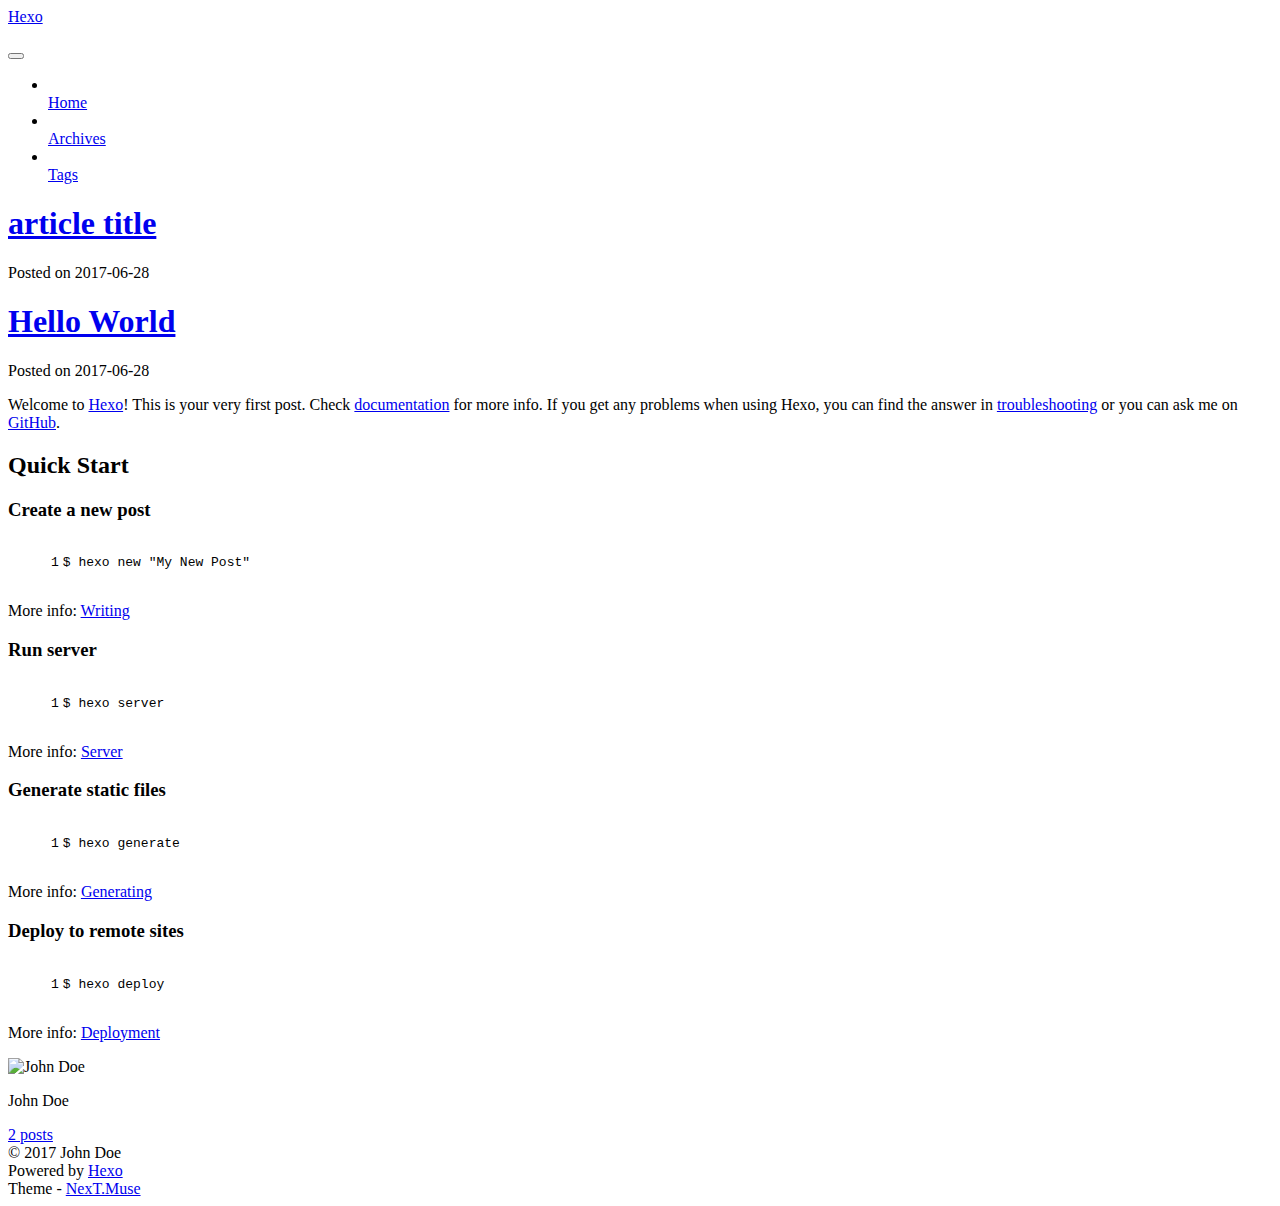
==== commit 9776e856: "Site updated: 2017-06-28 19:25:02" ====
--- a/index.html
+++ b/index.html
@@ -38,7 +38,7 @@
 
   
   
-  <link href="/lib/fancybox/source/jquery.fancybox.css?v=2.1.5" rel="stylesheet" type="text/css" />
+  <link href="/blog.github.io/lib/fancybox/source/jquery.fancybox.css?v=2.1.5" rel="stylesheet" type="text/css" />
 
 
 
@@ -72,9 +72,9 @@
 
 
 
-<link href="/lib/font-awesome/css/font-awesome.min.css?v=4.6.2" rel="stylesheet" type="text/css" />
-
-<link href="/css/main.css?v=5.1.1" rel="stylesheet" type="text/css" />
+<link href="/blog.github.io/lib/font-awesome/css/font-awesome.min.css?v=4.6.2" rel="stylesheet" type="text/css" />
+
+<link href="/blog.github.io/css/main.css?v=5.1.1" rel="stylesheet" type="text/css" />
 
 
   <meta name="keywords" content="Hexo, NexT" />
@@ -86,7 +86,7 @@
 
 
 
-  <link rel="shortcut icon" type="image/x-icon" href="/favicon.ico?v=5.1.1" />
+  <link rel="shortcut icon" type="image/x-icon" href="/blog.github.io/favicon.ico?v=5.1.1" />
 
 
 
@@ -95,7 +95,7 @@
 
 <meta property="og:type" content="website">
 <meta property="og:title" content="Hexo">
-<meta property="og:url" content="http://yoursite.com/index.html">
+<meta property="og:url" content="https://hui2523.github.io/blog.github.io/index.html">
 <meta property="og:site_name" content="Hexo">
 <meta name="twitter:card" content="summary">
 <meta name="twitter:title" content="Hexo">
@@ -105,7 +105,7 @@
 <script type="text/javascript" id="hexo.configurations">
   var NexT = window.NexT || {};
   var CONFIG = {
-    root: '/',
+    root: '/blog.github.io/',
     scheme: 'Muse',
     sidebar: {"position":"left","display":"post","offset":12,"offset_float":0,"b2t":false,"scrollpercent":false},
     fancybox: true,
@@ -126,7 +126,7 @@
 
 
 
-  <link rel="canonical" href="http://yoursite.com/"/>
+  <link rel="canonical" href="https://hui2523.github.io/blog.github.io/"/>
 
 
 
@@ -168,7 +168,7 @@
     
 
     <div class="custom-logo-site-title">
-      <a href="/"  class="brand" rel="start">
+      <a href="/blog.github.io/"  class="brand" rel="start">
         <span class="logo-line-before"><i></i></span>
         <span class="site-title">Hexo</span>
         <span class="logo-line-after"><i></i></span>
@@ -196,7 +196,7 @@
       
         
         <li class="menu-item menu-item-home">
-          <a href="/" rel="section">
+          <a href="/blog.github.io/" rel="section">
             
               <i class="menu-item-icon fa fa-fw fa-home"></i> <br />
             
@@ -206,7 +206,7 @@
       
         
         <li class="menu-item menu-item-archives">
-          <a href="/archives/" rel="section">
+          <a href="/blog.github.io/archives/" rel="section">
             
               <i class="menu-item-icon fa fa-fw fa-archive"></i> <br />
             
@@ -216,7 +216,7 @@
       
         
         <li class="menu-item menu-item-tags">
-          <a href="/tags/" rel="section">
+          <a href="/blog.github.io/tags/" rel="section">
             
               <i class="menu-item-icon fa fa-fw fa-tags"></i> <br />
             
@@ -253,12 +253,12 @@
   
 
   <article class="post post-type-normal " itemscope itemtype="http://schema.org/Article">
-    <link itemprop="mainEntityOfPage" href="http://yoursite.com/2017/06/28/article-title/">
+    <link itemprop="mainEntityOfPage" href="https://hui2523.github.io/blog.github.io/blog.github.io/2017/06/28/article-title/">
 
     <span hidden itemprop="author" itemscope itemtype="http://schema.org/Person">
       <meta itemprop="name" content="John Doe">
       <meta itemprop="description" content="">
-      <meta itemprop="image" content="/images/avatar.gif">
+      <meta itemprop="image" content="/blog.github.io/images/avatar.gif">
     </span>
 
     <span hidden itemprop="publisher" itemscope itemtype="http://schema.org/Organization">
@@ -272,7 +272,7 @@
         
           <h1 class="post-title" itemprop="name headline">
                 
-                <a class="post-title-link" href="/2017/06/28/article-title/" itemprop="url">article title</a></h1>
+                <a class="post-title-link" href="/blog.github.io/2017/06/28/article-title/" itemprop="url">article title</a></h1>
         
 
         <div class="post-meta">
@@ -364,12 +364,12 @@
   
 
   <article class="post post-type-normal " itemscope itemtype="http://schema.org/Article">
-    <link itemprop="mainEntityOfPage" href="http://yoursite.com/2017/06/28/hello-world/">
+    <link itemprop="mainEntityOfPage" href="https://hui2523.github.io/blog.github.io/blog.github.io/2017/06/28/hello-world/">
 
     <span hidden itemprop="author" itemscope itemtype="http://schema.org/Person">
       <meta itemprop="name" content="John Doe">
       <meta itemprop="description" content="">
-      <meta itemprop="image" content="/images/avatar.gif">
+      <meta itemprop="image" content="/blog.github.io/images/avatar.gif">
     </span>
 
     <span hidden itemprop="publisher" itemscope itemtype="http://schema.org/Organization">
@@ -383,7 +383,7 @@
         
           <h1 class="post-title" itemprop="name headline">
                 
-                <a class="post-title-link" href="/2017/06/28/hello-world/" itemprop="url">Hello World</a></h1>
+                <a class="post-title-link" href="/blog.github.io/2017/06/28/hello-world/" itemprop="url">Hello World</a></h1>
         
 
         <div class="post-meta">
@@ -508,7 +508,7 @@
       <section class="site-overview sidebar-panel sidebar-panel-active">
         <div class="site-author motion-element" itemprop="author" itemscope itemtype="http://schema.org/Person">
           <img class="site-author-image" itemprop="image"
-               src="/images/avatar.gif"
+               src="/blog.github.io/images/avatar.gif"
                alt="John Doe" />
           <p class="site-author-name" itemprop="name">John Doe</p>
            
@@ -519,7 +519,7 @@
 
           
             <div class="site-state-item site-state-posts">
-              <a href="/archives/">
+              <a href="/blog.github.io/archives/">
                 <span class="site-state-item-count">2</span>
                 <span class="site-state-item-name">posts</span>
               </a>
@@ -631,46 +631,46 @@
 
 
   
-  <script type="text/javascript" src="/lib/jquery/index.js?v=2.1.3"></script>
-
-  
-  <script type="text/javascript" src="/lib/fastclick/lib/fastclick.min.js?v=1.0.6"></script>
-
-  
-  <script type="text/javascript" src="/lib/jquery_lazyload/jquery.lazyload.js?v=1.9.7"></script>
-
-  
-  <script type="text/javascript" src="/lib/velocity/velocity.min.js?v=1.2.1"></script>
-
-  
-  <script type="text/javascript" src="/lib/velocity/velocity.ui.min.js?v=1.2.1"></script>
-
-  
-  <script type="text/javascript" src="/lib/fancybox/source/jquery.fancybox.pack.js?v=2.1.5"></script>
-
-
-  
-
-
-  <script type="text/javascript" src="/js/src/utils.js?v=5.1.1"></script>
-
-  <script type="text/javascript" src="/js/src/motion.js?v=5.1.1"></script>
-
-
-
-  
-  
-
-  
-    <script type="text/javascript" src="/js/src/scrollspy.js?v=5.1.1"></script>
-<script type="text/javascript" src="/js/src/post-details.js?v=5.1.1"></script>
-
-  
-
-  
-
-
-  <script type="text/javascript" src="/js/src/bootstrap.js?v=5.1.1"></script>
+  <script type="text/javascript" src="/blog.github.io/lib/jquery/index.js?v=2.1.3"></script>
+
+  
+  <script type="text/javascript" src="/blog.github.io/lib/fastclick/lib/fastclick.min.js?v=1.0.6"></script>
+
+  
+  <script type="text/javascript" src="/blog.github.io/lib/jquery_lazyload/jquery.lazyload.js?v=1.9.7"></script>
+
+  
+  <script type="text/javascript" src="/blog.github.io/lib/velocity/velocity.min.js?v=1.2.1"></script>
+
+  
+  <script type="text/javascript" src="/blog.github.io/lib/velocity/velocity.ui.min.js?v=1.2.1"></script>
+
+  
+  <script type="text/javascript" src="/blog.github.io/lib/fancybox/source/jquery.fancybox.pack.js?v=2.1.5"></script>
+
+
+  
+
+
+  <script type="text/javascript" src="/blog.github.io/js/src/utils.js?v=5.1.1"></script>
+
+  <script type="text/javascript" src="/blog.github.io/js/src/motion.js?v=5.1.1"></script>
+
+
+
+  
+  
+
+  
+    <script type="text/javascript" src="/blog.github.io/js/src/scrollspy.js?v=5.1.1"></script>
+<script type="text/javascript" src="/blog.github.io/js/src/post-details.js?v=5.1.1"></script>
+
+  
+
+  
+
+
+  <script type="text/javascript" src="/blog.github.io/js/src/bootstrap.js?v=5.1.1"></script>
 
 
 
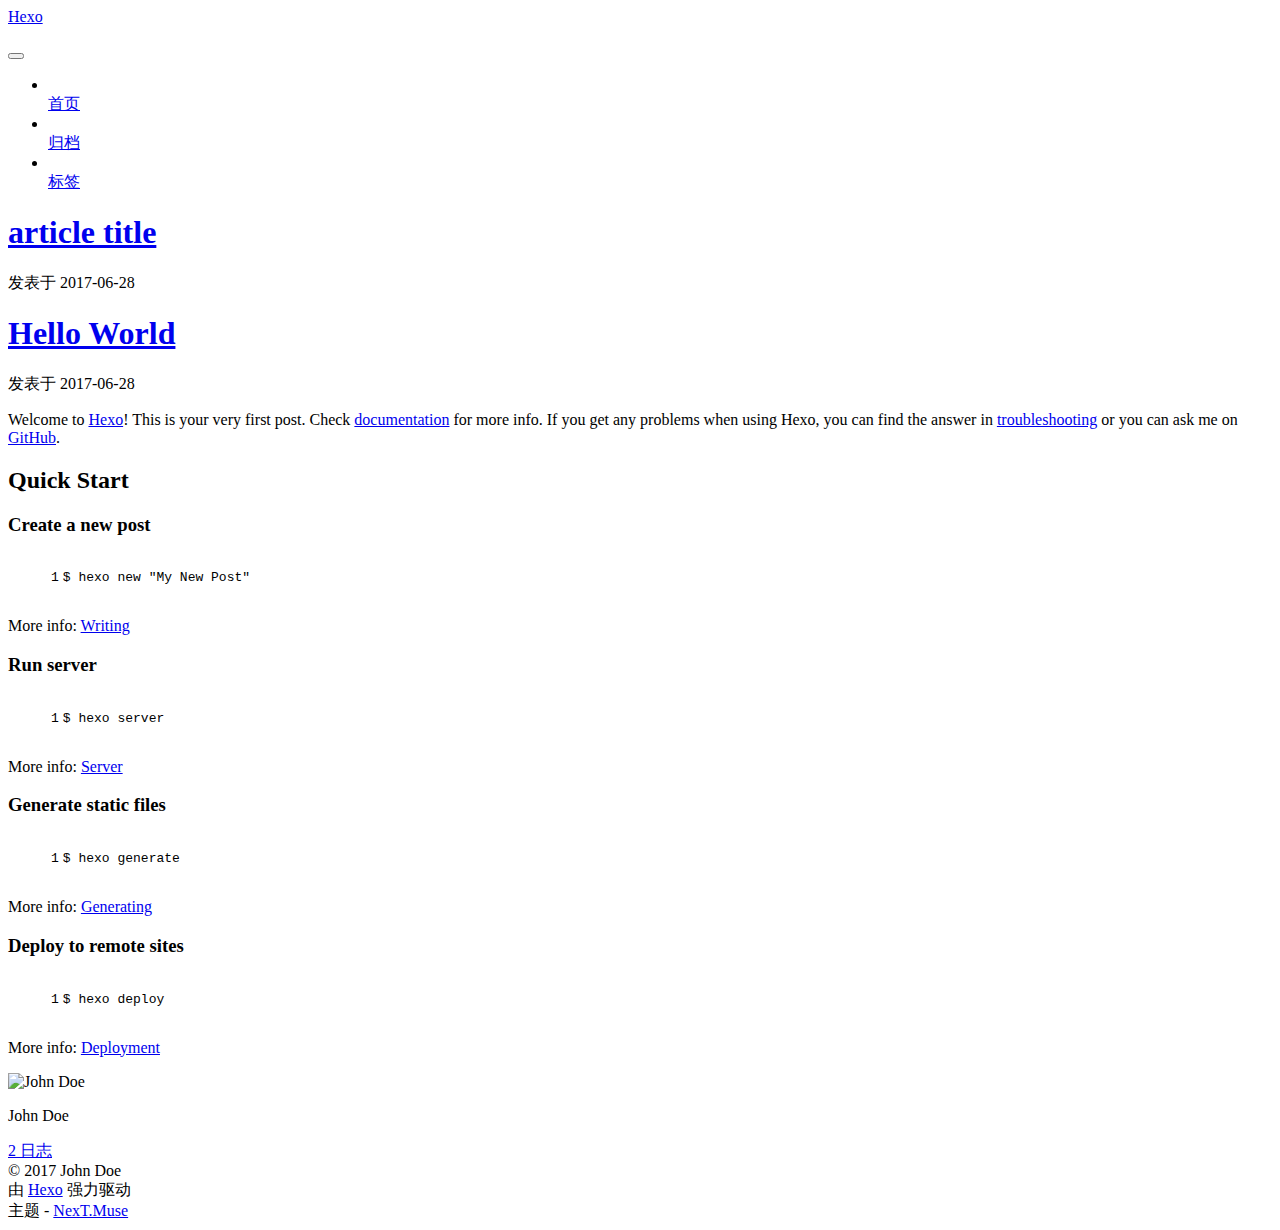
==== commit 2590648f: "Site updated: 2017-06-28 19:40:49" ====
--- a/index.html
+++ b/index.html
@@ -5,7 +5,7 @@
   
 
 
-<html class="theme-next muse use-motion" lang="">
+<html class="theme-next muse use-motion" lang="zh-Hans">
 <head>
   <meta charset="UTF-8"/>
 <meta http-equiv="X-UA-Compatible" content="IE=edge" />
@@ -112,7 +112,7 @@
     motion: true,
     duoshuo: {
       userId: '0',
-      author: 'Author'
+      author: '博主'
     },
     algolia: {
       applicationID: '',
@@ -150,7 +150,7 @@
 
 </head>
 
-<body itemscope itemtype="http://schema.org/WebPage" lang="">
+<body itemscope itemtype="http://schema.org/WebPage" lang="zh-Hans">
 
   
   
@@ -200,7 +200,7 @@
             
               <i class="menu-item-icon fa fa-fw fa-home"></i> <br />
             
-            Home
+            首页
           </a>
         </li>
       
@@ -210,7 +210,7 @@
             
               <i class="menu-item-icon fa fa-fw fa-archive"></i> <br />
             
-            Archives
+            归档
           </a>
         </li>
       
@@ -220,7 +220,7 @@
             
               <i class="menu-item-icon fa fa-fw fa-tags"></i> <br />
             
-            Tags
+            标签
           </a>
         </li>
       
@@ -282,9 +282,9 @@
                 <i class="fa fa-calendar-o"></i>
               </span>
               
-                <span class="post-meta-item-text">Posted on</span>
+                <span class="post-meta-item-text">发表于</span>
               
-              <time title="Post created" itemprop="dateCreated datePublished" datetime="2017-06-28T15:46:28+08:00">
+              <time title="创建于" itemprop="dateCreated datePublished" datetime="2017-06-28T15:46:28+08:00">
                 2017-06-28
               </time>
             
@@ -393,9 +393,9 @@
                 <i class="fa fa-calendar-o"></i>
               </span>
               
-                <span class="post-meta-item-text">Posted on</span>
+                <span class="post-meta-item-text">发表于</span>
               
-              <time title="Post created" itemprop="dateCreated datePublished" datetime="2017-06-28T15:11:38+08:00">
+              <time title="创建于" itemprop="dateCreated datePublished" datetime="2017-06-28T15:11:38+08:00">
                 2017-06-28
               </time>
             
@@ -521,7 +521,7 @@
             <div class="site-state-item site-state-posts">
               <a href="/blog.github.io/archives/">
                 <span class="site-state-item-count">2</span>
-                <span class="site-state-item-name">posts</span>
+                <span class="site-state-item-name">日志</span>
               </a>
             </div>
           
@@ -575,11 +575,11 @@
 
 
 <div class="powered-by">
-  Powered by <a class="theme-link" href="https://hexo.io">Hexo</a>
+  由 <a class="theme-link" href="https://hexo.io">Hexo</a> 强力驱动
 </div>
 
 <div class="theme-info">
-  Theme -
+  主题 -
   <a class="theme-link" href="https://github.com/iissnan/hexo-theme-next">
     NexT.Muse
   </a>
